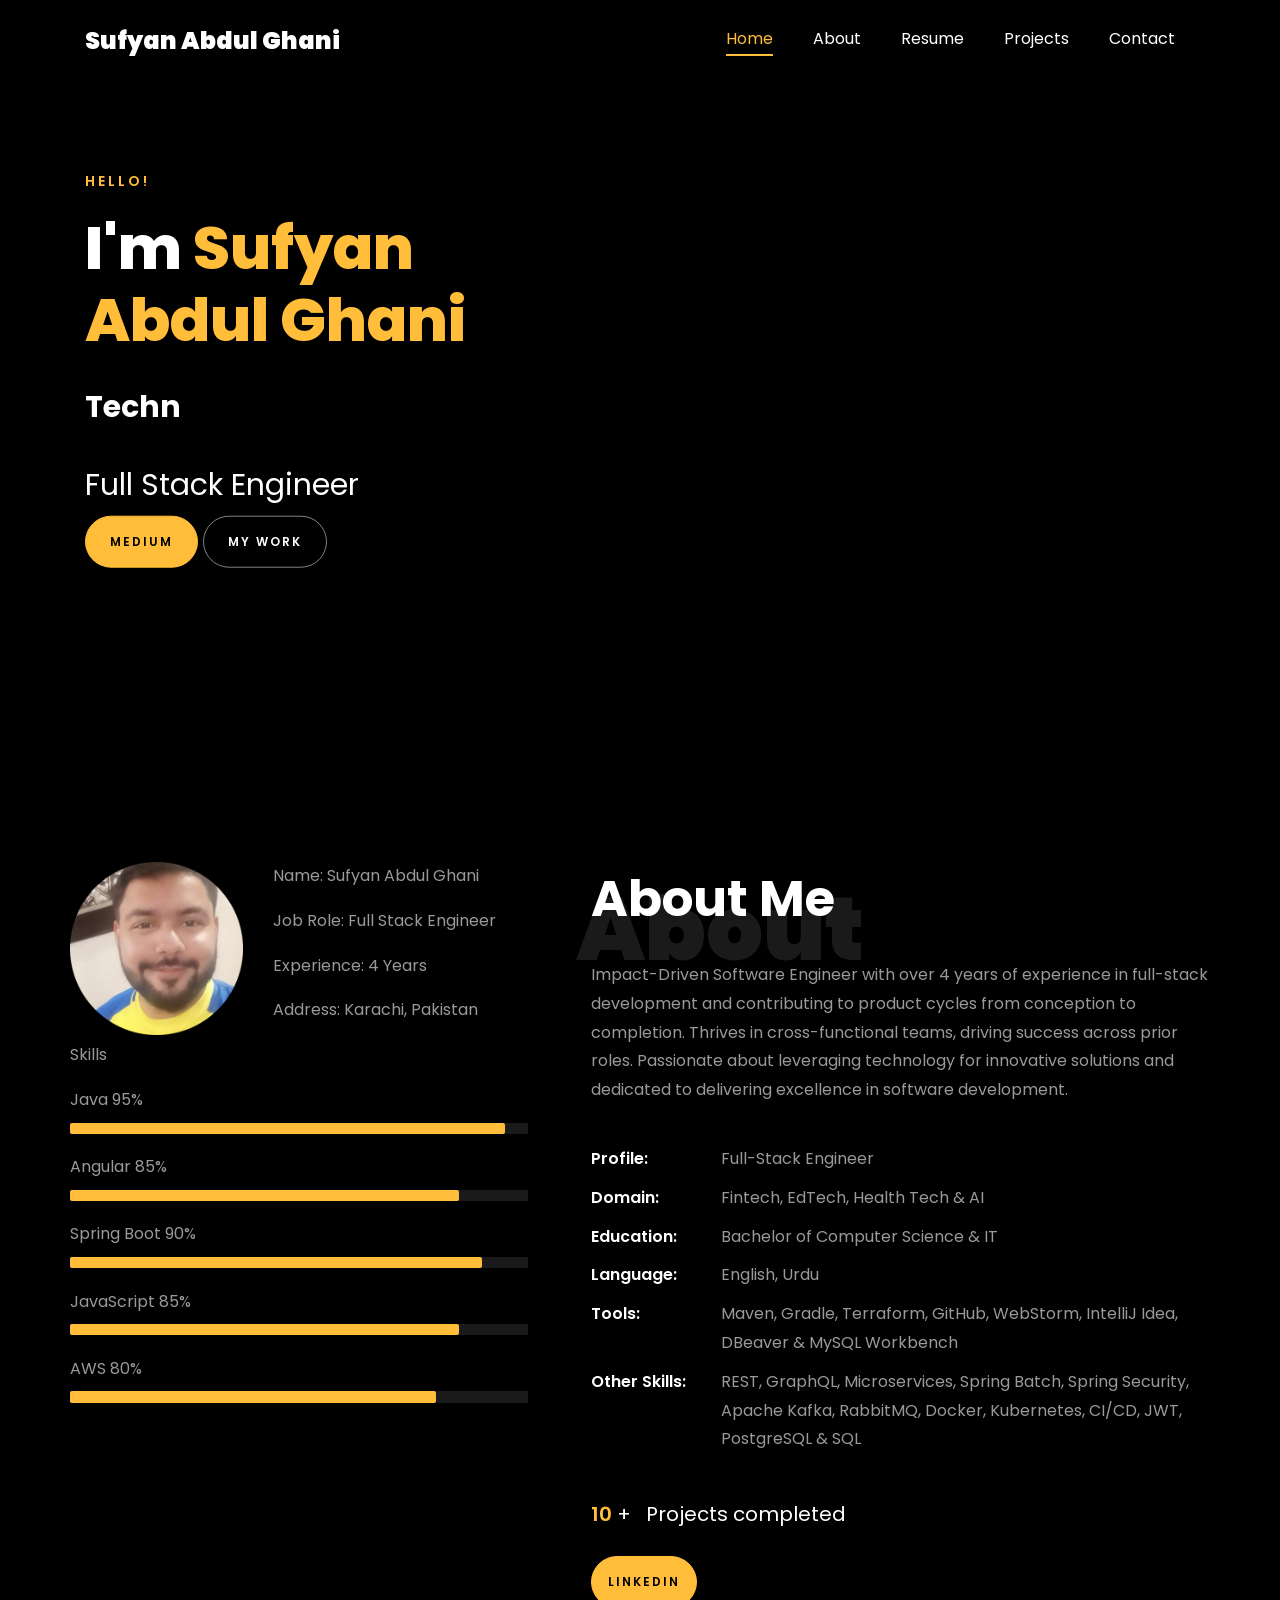
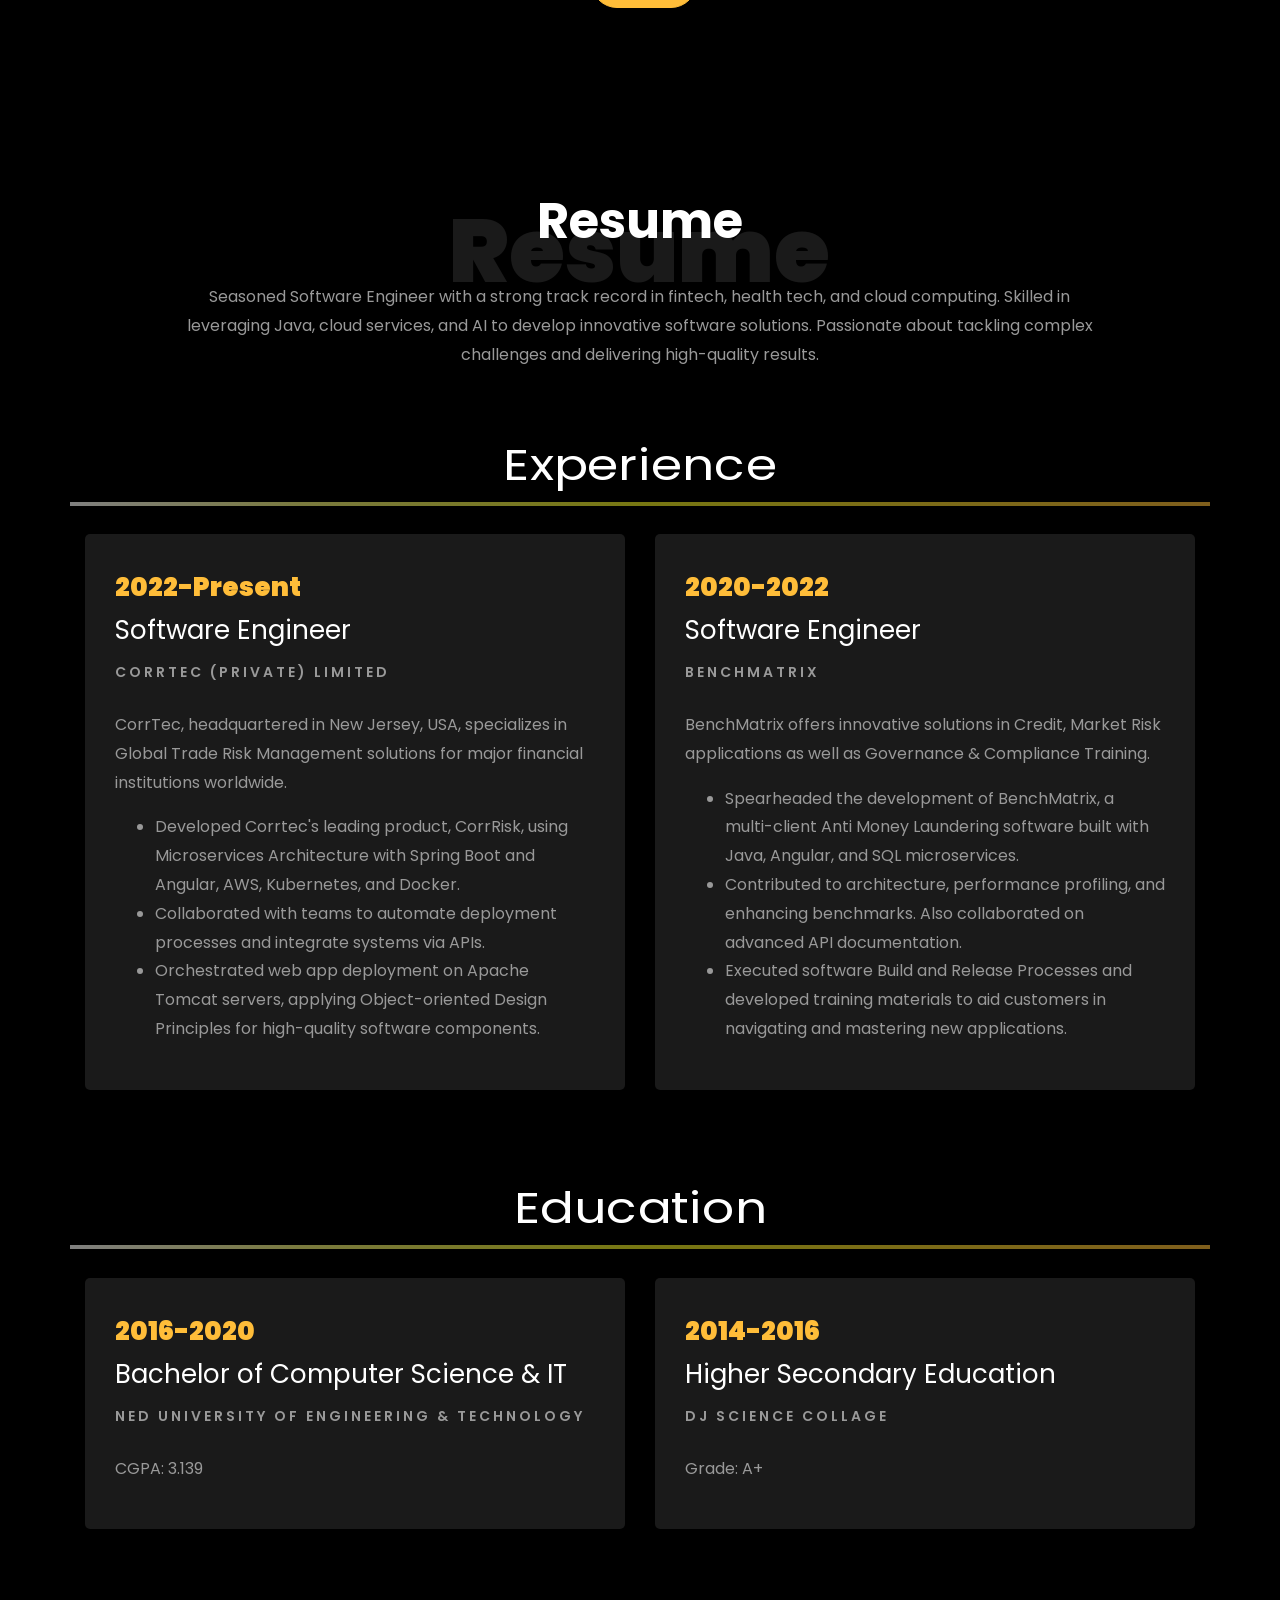
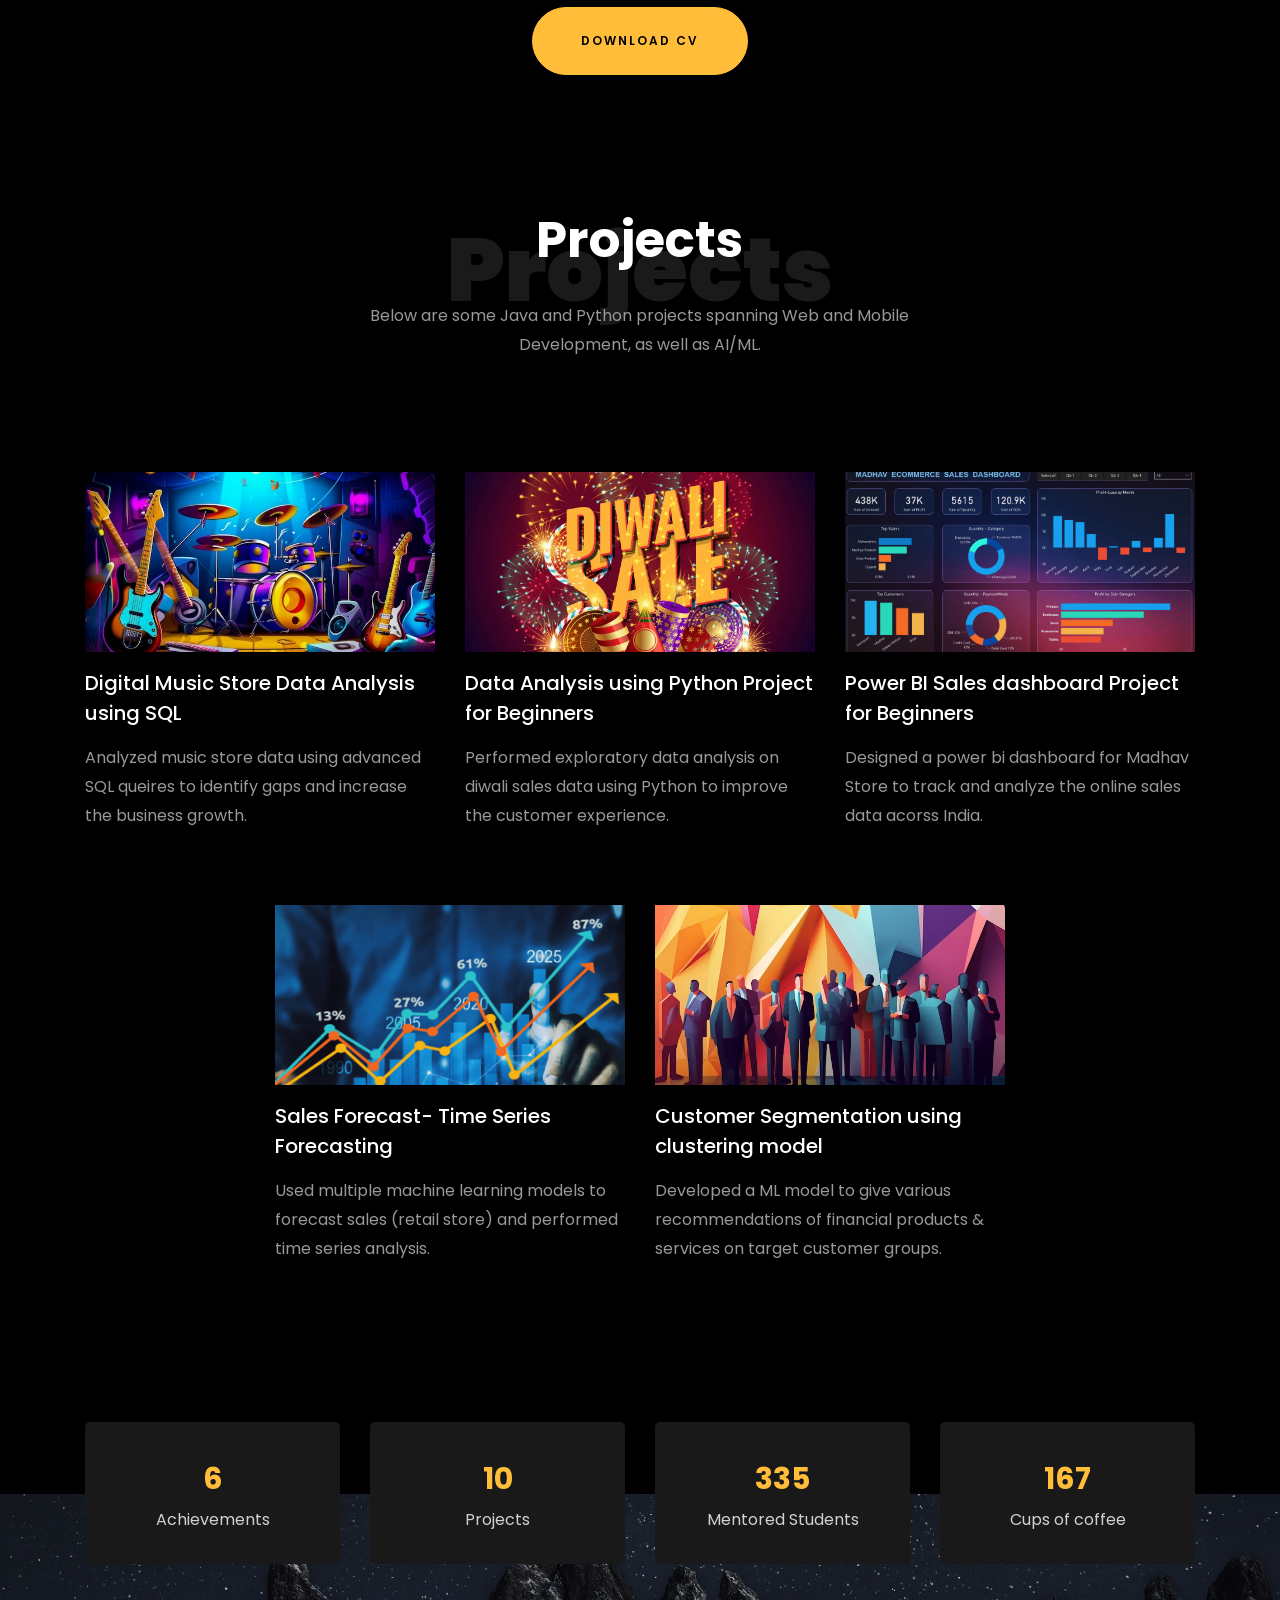
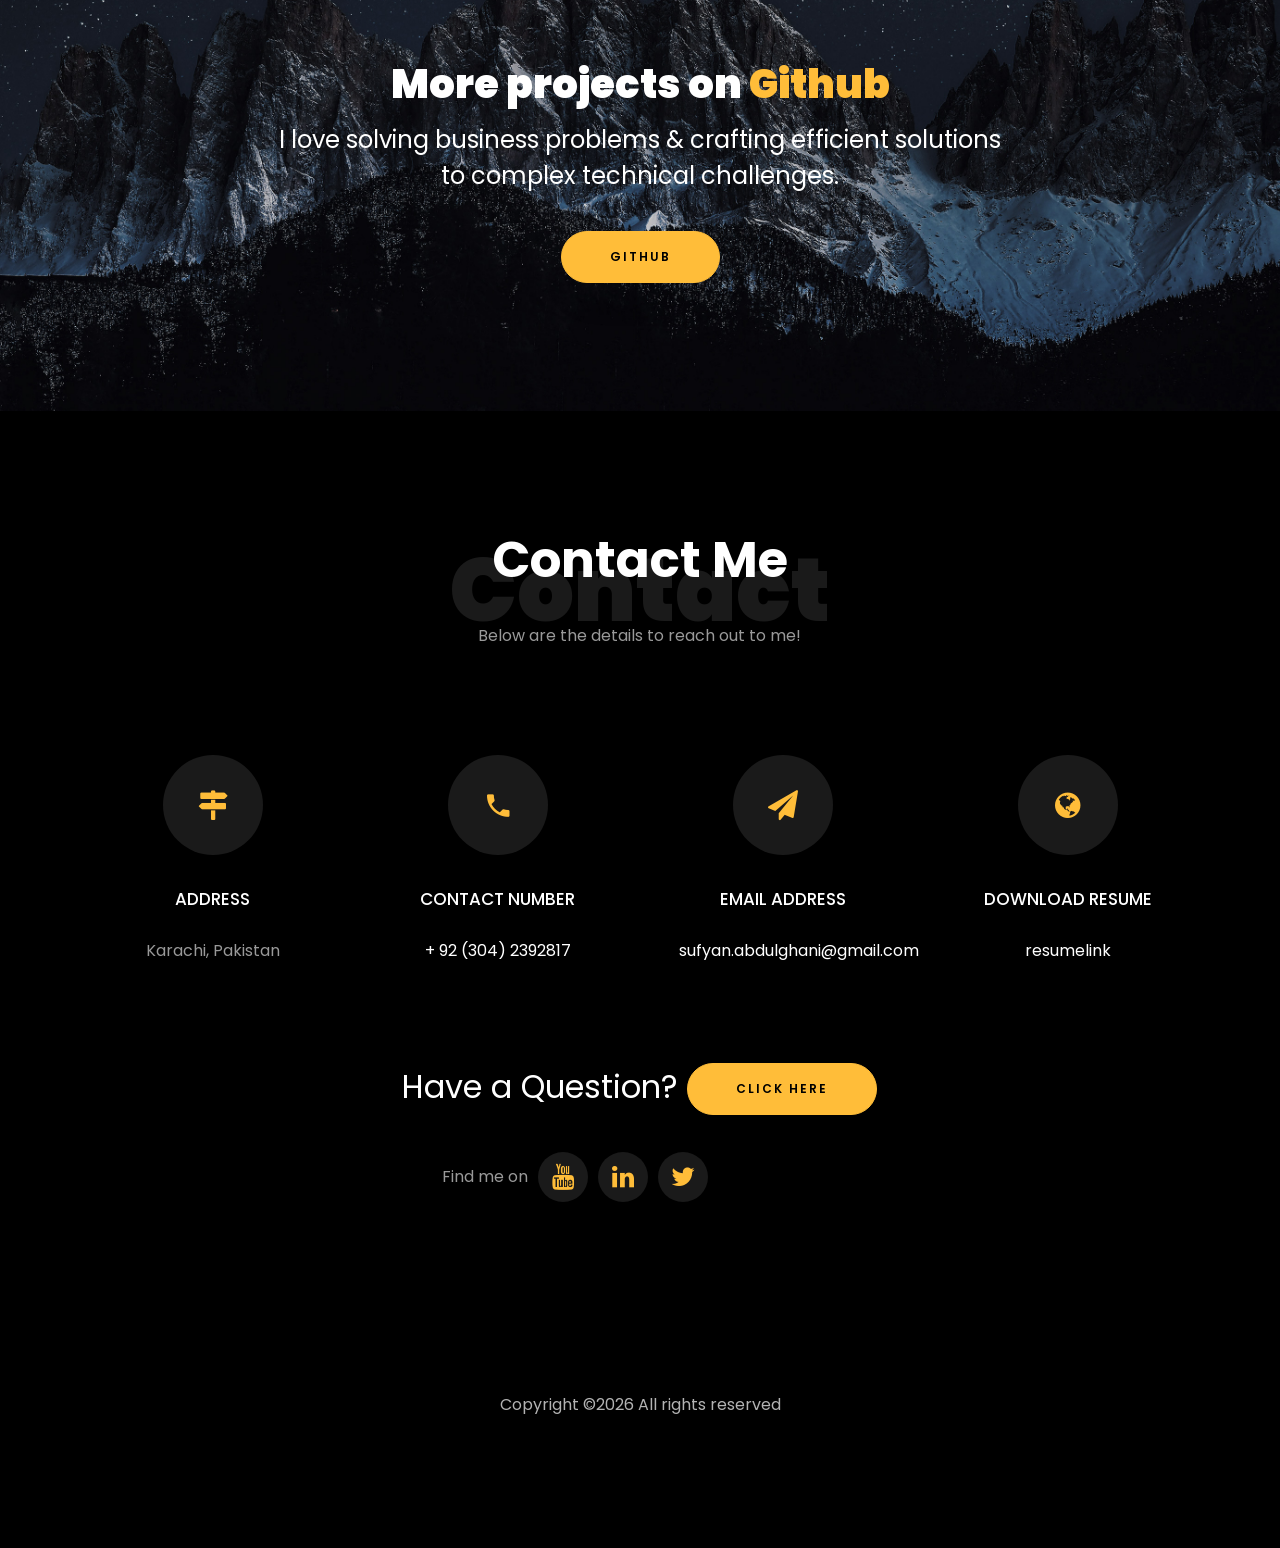
==== index.html @ 42c8f777 "portfolio commit" ====
<!DOCTYPE html>
<html lang="en">
  <head>
    <title>Sufyan Abdul Ghani Portfolio</title>
    <meta charset="utf-8">
    <meta name="viewport" content="width=device-width, initial-scale=1, shrink-to-fit=no">
    
    <link href="https://fonts.googleapis.com/css?family=Poppins:100,200,300,400,500,600,700,800,900" rel="stylesheet">

    <link rel="stylesheet" href="css/open-iconic-bootstrap.min.css">
    <link rel="stylesheet" href="css/animate.css">
    
    <link rel="stylesheet" href="css/owl.carousel.min.css">
    <link rel="stylesheet" href="css/owl.theme.default.min.css">
    <link rel="stylesheet" href="css/magnific-popup.css">

    <link rel="stylesheet" href="css/aos.css">

    <link rel="stylesheet" href="css/ionicons.min.css">
    
    <link rel="stylesheet" href="css/flaticon.css">
    <link rel="stylesheet" href="css/icomoon.css">
    <link rel="stylesheet" href="css/style.css">



<style>

/*======================================
//--//-->   ABOUT
======================================*/

.about-mf .box-shadow-full {
  padding-top: 4rem;
  padding-bottom: 4rem;
}

.about-mf .about-img {
  margin-bottom: 2rem;
}

.about-mf .about-img img {
  margin-left: 10px;
}


.skill-mf .progress {
  /* background-color: #cde1f8; */
  margin: .5rem 0 1.2rem 0;
  border-radius: 0;
  height: .7rem;
}

.skill-mf .progress .progress-bar {
  height: .7rem;
  background-color: #ffbd39;
}


/* Animation styles */
#typing-animation {
  position: relative;
  font-size: 30px;
  font-weight: bold;
  color: rgb(255, 255, 255);
  overflow: hidden;
  white-space: nowrap;
  animation: typing 3s steps(20, end) infinite;
}

#typing-animation:before {
  content: "";
  /* position: absolute; */
  top: 0;
  left: 0;
  width: 0;
  height: 100%;
  background-color: #ccc;
  animation: typing-cursor 0.5s ease-in-out infinite;
}

@keyframes typing {
  from {
    width: 0;
  }
  to {
    width: 100%;
  }
}

@keyframes typing-cursor {
  from {
    width: 5px;
  }
  to {
    width: 0;
  }
}


/* project image zoom effect */

.zoom-effect {
  overflow: hidden;
  transition: transform 0.3s ease-out;
}

.zoom-effect:hover {
  transform: scale(1.1);
}


</style>


  </head>
  <body data-spy="scroll" data-target=".site-navbar-target" data-offset="300">
	  
	  
    <nav class="navbar navbar-expand-lg navbar-dark ftco_navbar ftco-navbar-light site-navbar-target" id="ftco-navbar">
	    <div class="container">
	      <a class="navbar-brand" href="index.html">Sufyan Abdul Ghani</a>
	      <button class="navbar-toggler js-fh5co-nav-toggle fh5co-nav-toggle" type="button" data-toggle="collapse" data-target="#ftco-nav" aria-controls="ftco-nav" aria-expanded="false" aria-label="Toggle navigation">
	        <span class="oi oi-menu"></span> Menu
	      </button>

	      <div class="collapse navbar-collapse" id="ftco-nav">
	        <ul class="navbar-nav nav ml-auto">
	          <li class="nav-item"><a href="#home-section" class="nav-link"><span>Home</span></a></li>
	          <li class="nav-item"><a href="#about-section" class="nav-link"><span>About</span></a></li>
	          <li class="nav-item"><a href="#resume-section" class="nav-link"><span>Resume</span></a></li>
	          <li class="nav-item"><a href="#project-section" class="nav-link"><span>Projects</span></a></li>
	          <li class="nav-item"><a href="#contact-section" class="nav-link"><span>Contact</span></a></li>
	        </ul>
	      </div>
	    </div>
	  </nav>
	  <section id="home-section" class="hero">
		  <div class="home-slider  owl-carousel">
	       <div class="slider-item ">
	      	<div class="overlay"></div>
	         <div class="container">
	          <div class="row d-md-flex no-gutters slider-text align-items-end justify-content-end" data-scrollax-parent="true">
	          	<div class="one-third js-fullheight order-md-last img">
	          	 <div class="overlay"></div>
	          	</div>
		          <div class="one-forth d-flex  align-items-center ftco-animate" data-scrollax=" properties: { translateY: '70%' }">
		          	<div class="text">
		          		<span class="subheading">Hello!</span>
			            <h1 class="mb-4 mt-3">I'm <span>Sufyan Abdul Ghani</span></h1>

						<!-- Element to contain animated typing -->
						<span id="typing-animation"></span>

						<script>

						// Initialize the typing animation
						const typingAnimationElement = document.getElementById('typing-animation');

						// Create an array of typing text
						const typingTexts = [
						'Engineer  ',
						'Technical Writer  ',
						'Teacher   ',
						];

						// Create a function to display the typing animation for a given text
						function playTypingAnimation(text) {
						// Loop through each character and add it to the element
						for (let i = 0; i < text.length; i++) {
							setTimeout(() => {
							typingAnimationElement.textContent += text[i];
							}, i * 200); // Increase the delay to slow down the typing animation
						}

						// Once the animation is complete, reset the text and start over
						setTimeout(() => {
							typingAnimationElement.textContent = '';
							playTypingAnimation(typingTexts[(typingTexts.indexOf(text) + 1) % typingTexts.length]);
						}, text.length * 200);
						}

						// Start the typing animation loop
						playTypingAnimation(typingTexts[0]);

						</script>

						<br>
						<br>
			            <h2>Full Stack Engineer</h2>
						<!-- <h2 class="d-flex" style="margin-bottom: 0">With over 5 years of experience</h2> -->
						<!-- <br> -->
			            <p><a href="https://medium.com/@sufyanabdulghani" class="btn btn-primary py-3 px-4">Medium</a> 
							<a href="https://github.com/SUFIAG" class="btn btn-white btn-outline-white py-3 px-4">My work</a></p>
		            </div>
		          </div>
	        	</div>
	        </div>
	      </div>
		</div>
    </section>
    <section class="ftco-about img ftco-section ftco-no-pb" id="about-section">
    	<div class="container">
			<div class="row">
				<div class="row d-flex align-items-stretch">
				<!-- <div class="row d-flex"> -->
					<div class="col-md-6 col-lg-5 d-flex">
						<div class="img-about img d-flex align-items-stretch">
							<div class="overlay">
								<div class="row">
									<div class="col-sm-6 col-md-5">
									  <div class="about-img">
										<img src="images/about-me.png" class="img-fluid rounded b-shadow-a" alt="">
									  </div>
									</div>
									<!-- Details next to profile image -->
									<div class="col-sm-6 col-md-7">
									  <div class="about-info">
										<p><span class="title-s">Name: </span> <span>Sufyan Abdul Ghani</span></p>
										<p><span class="title-s">Job Role: </span> <span>Full Stack Engineer</span></p>
										<p><span class="title-s">Experience: </span> <span>4 Years</span></p>
										<p><span class="title-s">Address: </span> <span>Karachi, Pakistan</span></p>
									  </div>
									</div>
								  </div>

								<div class="skill-mf">
									<p class="title-s">Skills</p>
									<span>Java</span> <span class="pull-right">95%</span>
									<div class="progress">
										<div class="progress-bar" role="progressbar" style="width: 95%;" aria-valuenow="95" aria-valuemin="0"
											aria-valuemax="100"></div>
									</div>
									
									<span>Angular</span> <span class="pull-right">85%</span>
									<div class="progress">
										<div class="progress-bar" role="progressbar" style="width: 85%" aria-valuenow="85" aria-valuemin="0"
											aria-valuemax="100"></div>
									</div>
									
									<span>Spring Boot</span> <span class="pull-right">90%</span>
									<div class="progress">
										<div class="progress-bar" role="progressbar" style="width: 90%" aria-valuenow="90" aria-valuemin="0"
											aria-valuemax="100"></div>
									</div>
									
									<span>JavaScript</span> <span class="pull-right">85%</span>
									<div class="progress">
										<div class="progress-bar" role="progressbar" style="width: 85%" aria-valuenow="85" aria-valuemin="0"
											aria-valuemax="100"></div>
									</div>
									
									<span>AWS</span> <span class="pull-right">80%</span>
									<div class="progress">
										<div class="progress-bar" role="progressbar" style="width: 80%" aria-valuenow="80" aria-valuemin="0"
											aria-valuemax="100"></div>
									</div>
								</div>
							</div>
						</div>
					</div>
					
					<div class="col-md-6 col-lg-7 pl-lg-5 pb-5">
						<div class="row justify-content-start pb-3">
							<div class="col-md-12 heading-section ftco-animate">
								
								<h1 class="big">About</h1>
								<h2 class="mb-4">About Me</h2>
								
								<p>Impact-Driven Software Engineer with over 4 years of experience in full-stack development and 
									contributing to product cycles from conception to completion. Thrives in cross-functional teams, 
									driving success across prior roles. Passionate about leveraging technology for innovative solutions 
									and dedicated to delivering excellence in software development.</p>
								<ul class="about-info mt-4 px-md-0 px-2">
									<li class="d-flex"><span>Profile:</span> <span>Full-Stack Engineer</span></li>
									<li class="d-flex"><span>Domain:</span> <span>Fintech, EdTech, Health Tech &amp; AI</span></li>
									<li class="d-flex"><span>Education:</span> <span>Bachelor of Computer Science &amp; IT</span></li>
									<li class="d-flex"><span>Language:</span> <span>English, Urdu</span></li>
									<li class="d-flex"><span>Tools:</span> <span>Maven, Gradle, Terraform, GitHub, WebStorm, IntelliJ Idea, DBeaver  &amp; MySQL Workbench</span></li>
									<li class="d-flex"><span>Other Skills:</span> <span>REST, GraphQL, Microservices, Spring Batch, Spring Security, 
																		Apache Kafka, RabbitMQ,  Docker, Kubernetes, CI/CD, JWT, PostgreSQL &amp; SQL</span></li>
								</ul>
							</div>
						</div>


						<div class="counter-wrap ftco-animate d-flex mt-md-3">
							<div class="text">
								<p class="mb-4">
									<span class="number" data-number="30">0</span> <span>+</span>
									<span>&nbsp; Projects completed</span>
								</p>
								<p><a href="https://www.linkedin.com/in/sufyan-a-556b58b9/" class="btn btn-primary py-3 px-3">LinkedIn</a></p>
							</div>
						</div>
					</div>
				</div>
			</div>
		</div>
    </section>
	
    <section class="ftco-section ftco-no-pb" id="resume-section">
    	<div class="container">
    		<div class="row justify-content-center pb-5">
          <div class="col-md-10 heading-section text-center ftco-animate">
          	<h1 class="big big-2">Resume</h1>
            <h2 class="mb-4">Resume</h2>
            <p>Seasoned Software Engineer with a strong track record in fintech, health tech, and cloud computing. 
				Skilled in leveraging Java, cloud services, and AI to develop innovative software solutions. 
				Passionate about tackling complex challenges and delivering high-quality results.</p>
          </div>
        </div>

		<div class="row">
			<h1 class="big-4">Experience</h1>
			<div class="underline"></div>
		</div>
		<br>
		
		<div class="row">
				<div class="col-md-6">
					<div class="resume-wrap ftco-animate">
						<span class="date">2022-Present</span>
						<h2>Software Engineer</h2>
						<span class="position">Corrtec (Private) Limited</span>
						<p class="mt-4">
							CorrTec, headquartered in New Jersey, USA, specializes in Global Trade Risk Management solutions for major financial institutions worldwide. 
							<ul>
								<li>Developed Corrtec's leading product, CorrRisk, using Microservices Architecture with Spring Boot and Angular, AWS, Kubernetes, and Docker.</li>
								<li>Collaborated with teams to automate deployment processes and integrate systems via APIs. </li>
								<li>Orchestrated web app deployment on Apache Tomcat servers, applying Object-oriented Design Principles for high-quality software components.</li>
							</ul>
						</p>
					</div>

				</div>

				<div class="col-md-6">
					<div class="resume-wrap ftco-animate">
						<span class="date">2020-2022</span>
						<h2>Software Engineer</h2>
						<span class="position">BenchMatrix</span>
						<p class="mt-4">
							BenchMatrix offers innovative solutions in Credit, Market Risk applications as well as Governance & Compliance Training. 
							<ul>
								<li>Spearheaded the development of BenchMatrix, a multi-client Anti Money Laundering software built with Java, Angular, and SQL microservices. </li>
								<li>Contributed to architecture, performance profiling, and enhancing benchmarks. Also collaborated on advanced API documentation.</li>
								<li> Executed software Build and Release Processes and developed training materials to aid 
									customers in navigating and mastering new applications.</li>
							</ul>
						</p>
					</div>

				</div>
			</div>

		<br>
		<br>

		<div class="row">
			<h1 class="big-4">Education</h1>
			<div class="underline"></div>
		</div>
		<br>
		
			<div class="row">
    			<div class="col-md-6">
    				<div class="resume-wrap ftco-animate">
    					<span class="date">2016-2020</span>
    					<h2>Bachelor of Computer Science &amp; IT</h2>
    					<span class="position">NED University of Engineering &amp; Technology</span>
    					<p class="mt-4">CGPA: 3.139</p>
    				</div>
    			</div>

    			<div class="col-md-6">
    				<div class="resume-wrap ftco-animate">
    					<span class="date">2014-2016</span>
    					<h2>Higher Secondary Education</h2>
    					<span class="position">DJ Science Collage</span>
    					<p class="mt-4">Grade: A+</p>
    				</div>
				</div>
    		</div>

    		<div class="row justify-content-center mt-5">
    			<div class="col-md-6 text-center ftco-animate">
    				<p><a href="images/cv.pdf" class="btn btn-primary py-4 px-5" download>Download CV</a></p>
    			</div>
    		</div>
    	</div>
    </section>

   

    <section class="ftco-section" id="project-section">
      <div class="container">
        <div class="row justify-content-center mb-5 pb-5">
          <div class="col-md-7 heading-section text-center ftco-animate">
            <h1 class="big big-2">Projects</h1>
            <h2 class="mb-4">Projects</h2>
            <p>Below are some Java and Python projects spanning Web and Mobile Development, as well as AI/ML.</p>
          </div>
        </div>
        <div class="row d-flex">
          <div class="col-md-4 d-flex ftco-animate">
          	<div class="blog-entry justify-content-end">
              <a href="https://github.com/rishabhnmishra/SQL_Music_Store_Analysis/blob/main/Music_Store_Query.sql" class="block-20 zoom-effect" style="background-image: url('images/proj_1.jpg');">
              </a>
              <div class="text mt-3 float-right d-block">

                <h3 class="heading"><a href="https://github.com/rishabhnmishra/SQL_Music_Store_Analysis/blob/main/Music_Store_Query.sql">Digital Music Store Data Analysis using SQL</a></h3>
                <p>Analyzed music store data using advanced SQL queires to identify gaps and increase the business growth.</p>
              </div>
            </div>
          </div>
          <div class="col-md-4 d-flex ftco-animate">
          	<div class="blog-entry justify-content-end">
              <a href="https://github.com/rishabhnmishra/Python_Diwali_Sales_Analysis/blob/main/Diwali_Sales_Analysis.ipynb" class="block-20 zoom-effect" style="background-image: url('images/proj_2.jpg');">
              </a>
              <div class="text mt-3 float-right d-block">

                <h3 class="heading"><a href="https://github.com/rishabhnmishra/Python_Diwali_Sales_Analysis/blob/main/Diwali_Sales_Analysis.ipynb">Data Analysis using Python Project for Beginners</a></h3>
                <p>Performed exploratory data analysis on diwali sales data using Python to improve the customer experience.</p>
              </div>
            </div>
          </div>
          <div class="col-md-4 d-flex ftco-animate">
          	<div class="blog-entry">
              <a href="https://github.com/rishabhnmishra/Madhav_Store_Analysis_PowerBI/blob/main/Madhav%20Store%20dashboard.jpg" class="block-20 zoom-effect" style="background-image: url('images/proj_3.jpg');">
              </a>
              <div class="text mt-3 float-right d-block">

                <h3 class="heading"><a href="https://github.com/rishabhnmishra/Madhav_Store_Analysis_PowerBI/blob/main/Madhav%20Store%20dashboard.jpg">Power BI Sales dashboard Project for Beginners</a></h3>
                <p>Designed a power bi dashboard for Madhav Store to track and analyze the online sales data acorss India.</p>
              </div>
            </div>
          </div>
        </div>
	<br>
		<!-- added justify-content-center to center align the last two projects -->
		<div class="row d-flex justify-content-center">  
			<div class="col-md-4 d-flex ftco-animate">
				<div class="blog-entry justify-content-end">
				<a href="https://github.com/rishabhnmishra/sales_forecasting/tree/main" class="block-20 zoom-effect" style="background-image: url('images/proj_4.jpg');">
				</a>
				<div class="text mt-3 float-right d-block">
  
				  <h3 class="heading"><a href="https://github.com/rishabhnmishra/sales_forecasting/tree/main">Sales Forecast- Time Series Forecasting</a></h3>
				  <p>Used multiple machine learning models to forecast sales (retail store) and performed time series analysis.</p>
				</div>
			  </div>
			</div>
			<div class="col-md-4 d-flex ftco-animate">
				<div class="blog-entry justify-content-end">
				<a href="https://github.com/rishabhnmishra/customer_segmentation/blob/main/Customer_Segmentation-final.ipynb" class="block-20 zoom-effect" style="background-image: url('images/proj_5.jpg');">
				</a>
				<div class="text mt-3 float-right d-block">
  
				  <h3 class="heading"><a href="https://github.com/rishabhnmishra/customer_segmentation/blob/main/Customer_Segmentation-final.ipynb">Customer Segmentation using clustering model</a></h3>
				  <p>Developed a ML model to give various recommendations of financial products &amp; services on target customer groups.</p>
				</div>
			  </div>
			</div>
		 </div>
	  </div>
    </section>

	<section class="ftco-section ftco-no-pt ftco-no-pb ftco-counter img" id="section-counter">
      <div class="container">
		<div class="row d-md-flex align-items-center">
          <div class="col-md d-flex justify-content-center counter-wrap ftco-animate">
            <div class="block-18">
              <div class="text">
                <strong class="number" data-number="20">0</strong>
                <span>Achievements</span>
              </div>
            </div>
          </div>
          <div class="col-md d-flex justify-content-center counter-wrap ftco-animate">
            <div class="block-18">
              <div class="text">
                <strong class="number" data-number="30">0</strong>
                <span>Projects</span>
              </div>
            </div>
          </div>
          <div class="col-md d-flex justify-content-center counter-wrap ftco-animate">
            <div class="block-18">
              <div class="text">
                <strong class="number" data-number="1000">0</strong>
                <span>Mentored Students</span>
              </div>
            </div>
          </div>
          <div class="col-md d-flex justify-content-center counter-wrap ftco-animate">
            <div class="block-18">
              <div class="text">
                <strong class="number" data-number="500">0</strong>
                <span>Cups of coffee</span>
              </div>
            </div>
          </div>
        </div>
      </div>
	
	  <div class="ftco-section ftco-hireme img margin-top" style="background-image: url(images/bg_1.jpg)">
			<!-- <div class="container"> -->
				<div class="row justify-content-center">
					<div class="col-md-7 ftco-animate text-center">
						<h2>More projects on<span> Github  </span> </h2>
						<div class="heading"> <h4> I love solving business problems &amp; crafting efficient solutions to complex technical challenges. </h4>
						<br>
						<p><a href="https://github.com/rishabhnmishra" class="btn btn-primary py-3 px-5">GitHub</a></p>
						</div>
					</div>
				</div>
			<!-- </div> -->
		</div>
	</section>



    <section class="ftco-section contact-section ftco-no-pb" id="contact-section">
      <div class="container">
      	<div class="row justify-content-center mb-5 pb-3">
          <div class="col-md-7 heading-section text-center ftco-animate">
            <h1 class="big big-2">Contact</h1>
            <h2 class="mb-4">Contact Me</h2>
            <p>Below are the details to reach out to me!</p>
          </div>
        </div>

        <div class="row d-flex contact-info mb-5">
          <div class="col-md-6 col-lg-3 d-flex ftco-animate">
          	<div class="align-self-stretch box p-4 text-center">
          		<div class="icon d-flex align-items-center justify-content-center">
          			<span class="icon-map-signs"></span>
          		</div>
          		<h3 class="mb-4">Address</h3>
	            <p>Karachi, Pakistan</p>
	          </div>
          </div>
          <div class="col-md-6 col-lg-3 d-flex ftco-animate">
          	<div class="align-self-stretch box p-4 text-center">
          		<div class="icon d-flex align-items-center justify-content-center">
          			<span class="icon-phone2"></span>
          		</div>
          		<h3 class="mb-4">Contact Number</h3>
	            <p><a href="tel://0101010101">+ 92 (304) 2392817</a></p>
	          </div>
          </div>
          <div class="col-md-6 col-lg-3 d-flex ftco-animate">
          	<div class="align-self-stretch box p-4 text-center">
          		<div class="icon d-flex align-items-center justify-content-center">
          			<span class="icon-paper-plane"></span>
          		</div>
          		<h3 class="mb-4">Email Address</h3>
	            <p><a href="mailto:info@yoursite.com">sufyan.abdulghani@gmail.com</a></p>
	          </div>
          </div>
          <div class="col-md-6 col-lg-3 d-flex ftco-animate">
          	<div class="align-self-stretch box p-4 text-center">
          		<div class="icon d-flex align-items-center justify-content-center">
          			<span class="icon-globe"></span>
          		</div>
          		<h3 class="mb-4">Download Resume</h3>
				  <p><a href="./images/cv.pdf" download="cv.pdf">resumelink</a></p>
	          </div>
          </div>

		  <div class="container">
			<br>
			<br>
			<div class="row justify-content-center">
				<div class="col-md-7 ftco-animate text-center">
					<h2>Have a<span> Question?  </span> <a href="https://forms.gle/uLaTShUKXraAvHJ77" class="btn btn-primary py-3 px-5">Click Here</a> </h2>
				</div>
			</div>
				<br>
					<ul class="ftco-footer-social list-unstyled d-flex justify-content-center align-items-center mb-0">
					  <li class="ftco-animate normal-txt">Find me on  </li>
					  <li class="ftco-animate"><a href="https://www.youtube.com/@sufyanabdulghani2243"><span class="icon-youtube"></span></a></li>
					  <li class="ftco-animate"><a href="https://www.linkedin.com/in/sufyan-a-556b58b9/"><span class="icon-linkedin"></span></a></li>  
					  <li class="ftco-animate"><a href="https://twitter.com/sufighani98"><span class="icon-twitter"></span></a></li>
					  <li class="ftco-animate"><a href="https://www.facebook.com/sufyan.abdulghani.5"><span class="icon-facebook"></span></a></li>
				      <li class="ftco-animate"><a href="https://www.instagram.com/sufi_ag/?hl=en"><span class="icon-instagram"></span></a></li>
					</ul>
				<br>
		   </div>
   </div>
 </section>


 
	
    <footer class="ftco-footer ftco-section">
		<div class="container">
		  <div class="row">
			<div class="col-md-12 text-center">
  
			  <p>
	Copyright &copy;<script>document.write(new Date().getFullYear());</script> All rights reserved</p>
			</div>
		  </div>
		</div>
	  </footer>


  <!-- loader -->
  <div id="ftco-loader" class="show fullscreen"><svg class="circular" width="48px" height="48px"><circle class="path-bg" cx="24" cy="24" r="22" fill="none" stroke-width="4" stroke="#eeeeee"/><circle class="path" cx="24" cy="24" r="22" fill="none" stroke-width="4" stroke-miterlimit="10" stroke="#F96D00"/></svg></div>


  <script src="js/jquery.min.js"></script>
  <script src="js/jquery-migrate-3.0.1.min.js"></script>
  <script src="js/popper.min.js"></script>
  <script src="js/bootstrap.min.js"></script>
  <script src="js/jquery.easing.1.3.js"></script>
  <script src="js/jquery.waypoints.min.js"></script>
  <script src="js/jquery.stellar.min.js"></script>
  <script src="js/owl.carousel.min.js"></script>
  <script src="js/jquery.magnific-popup.min.js"></script>
  <script src="js/aos.js"></script>
  <script src="js/jquery.animateNumber.min.js"></script>
  <script src="js/scrollax.min.js"></script>
  
  <script src="js/main.js"></script>
    
  </body>
</html>
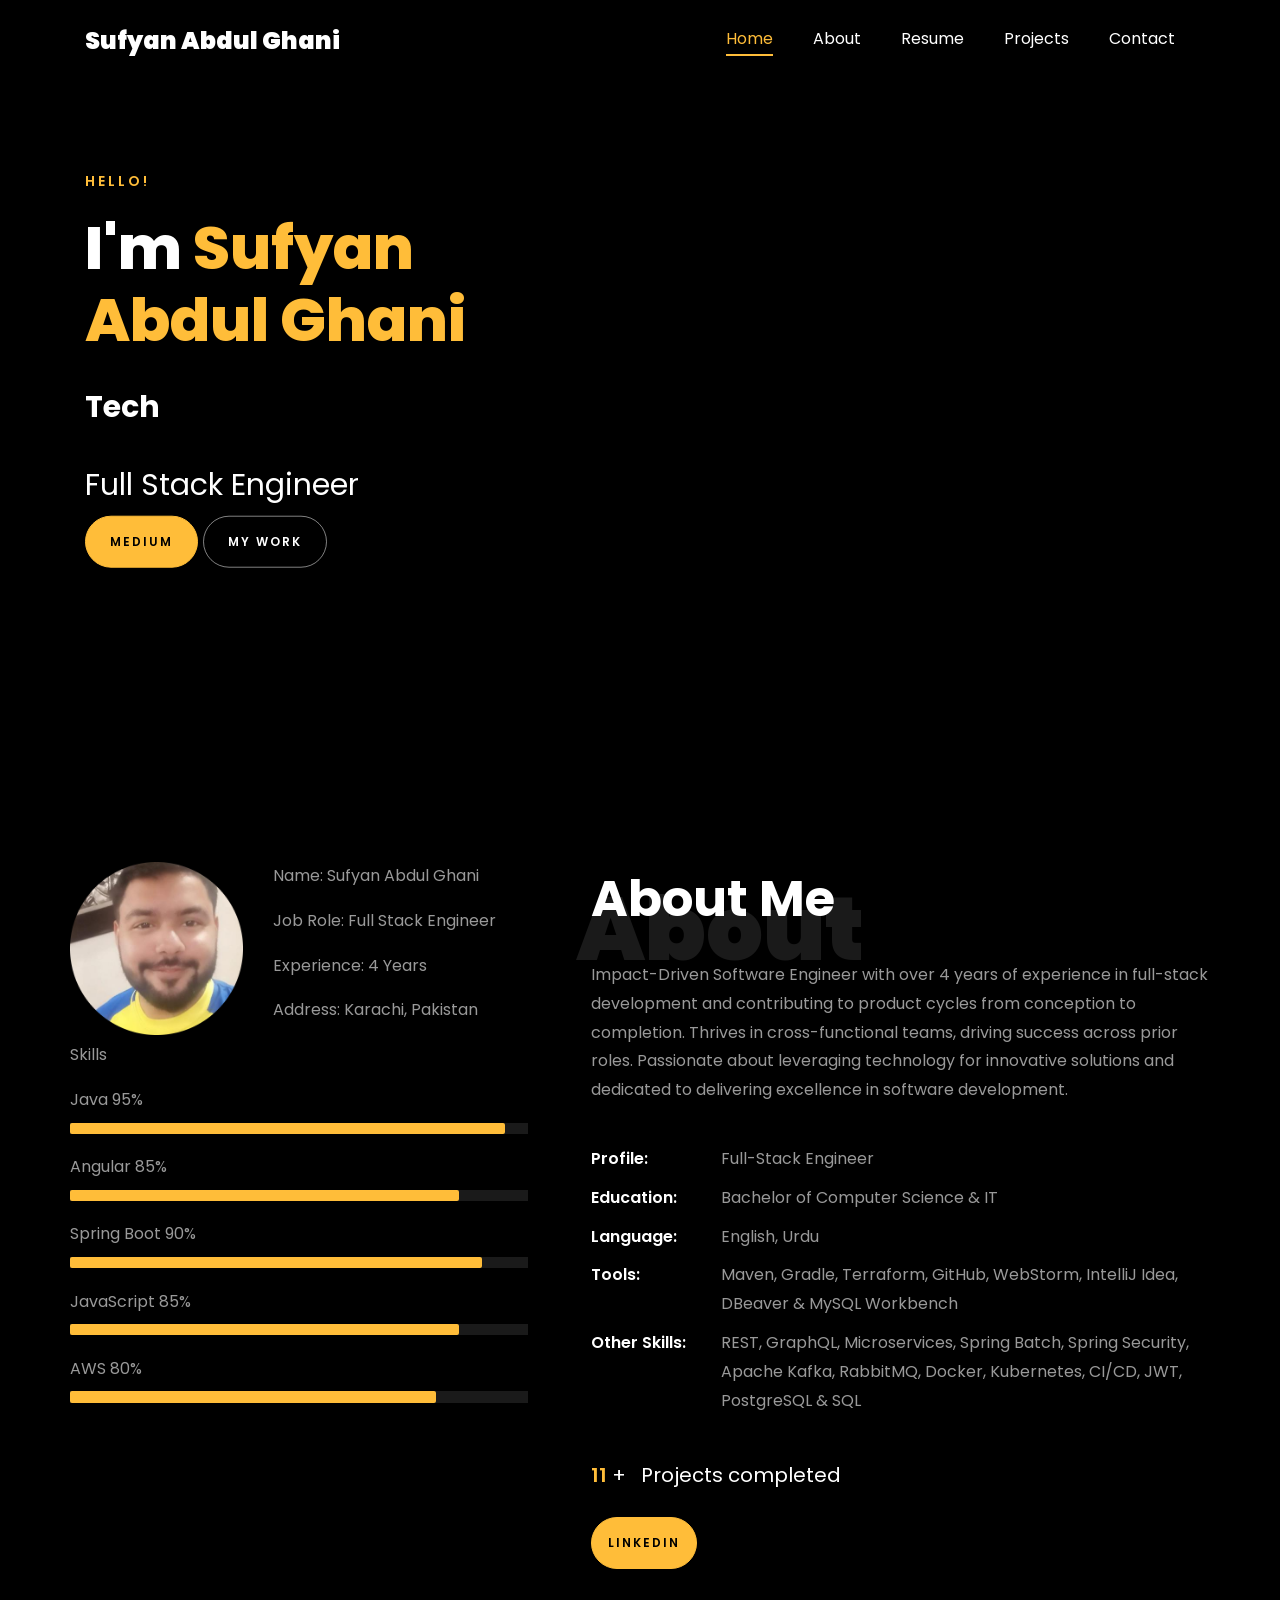
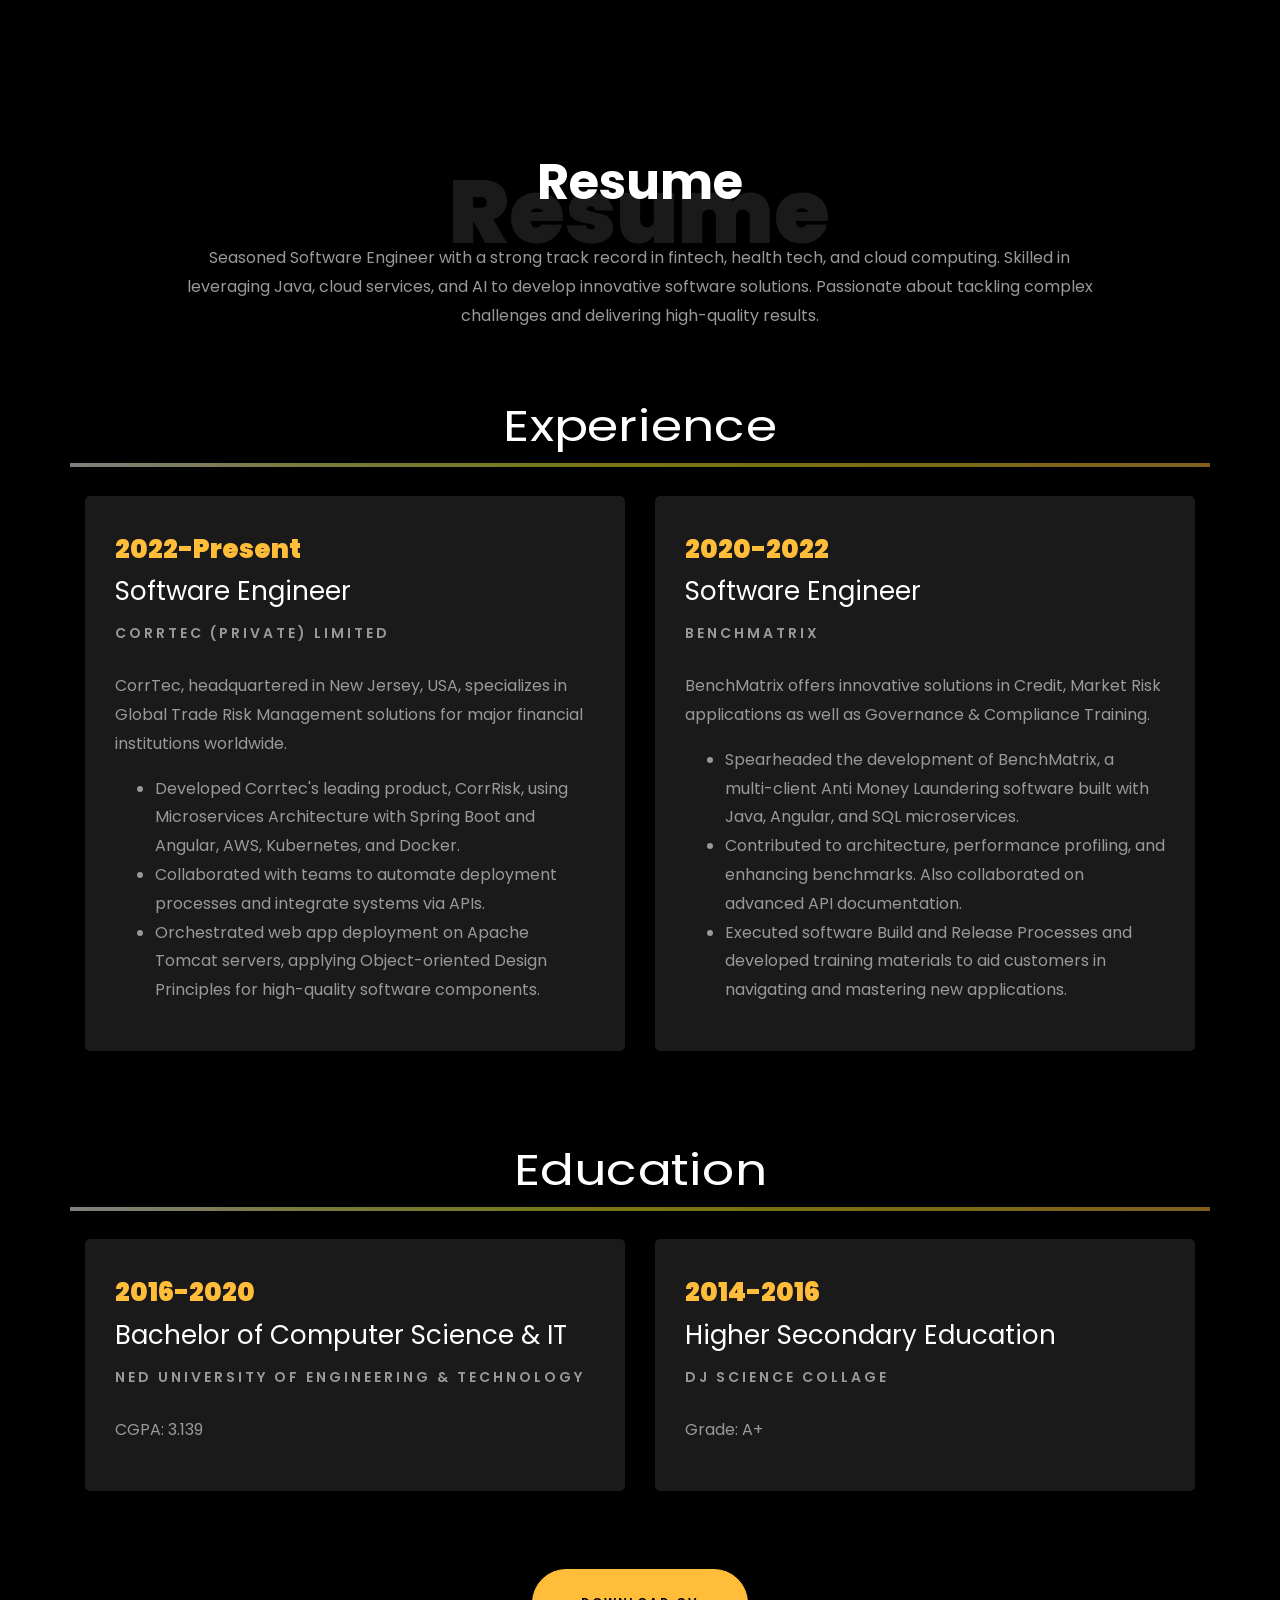
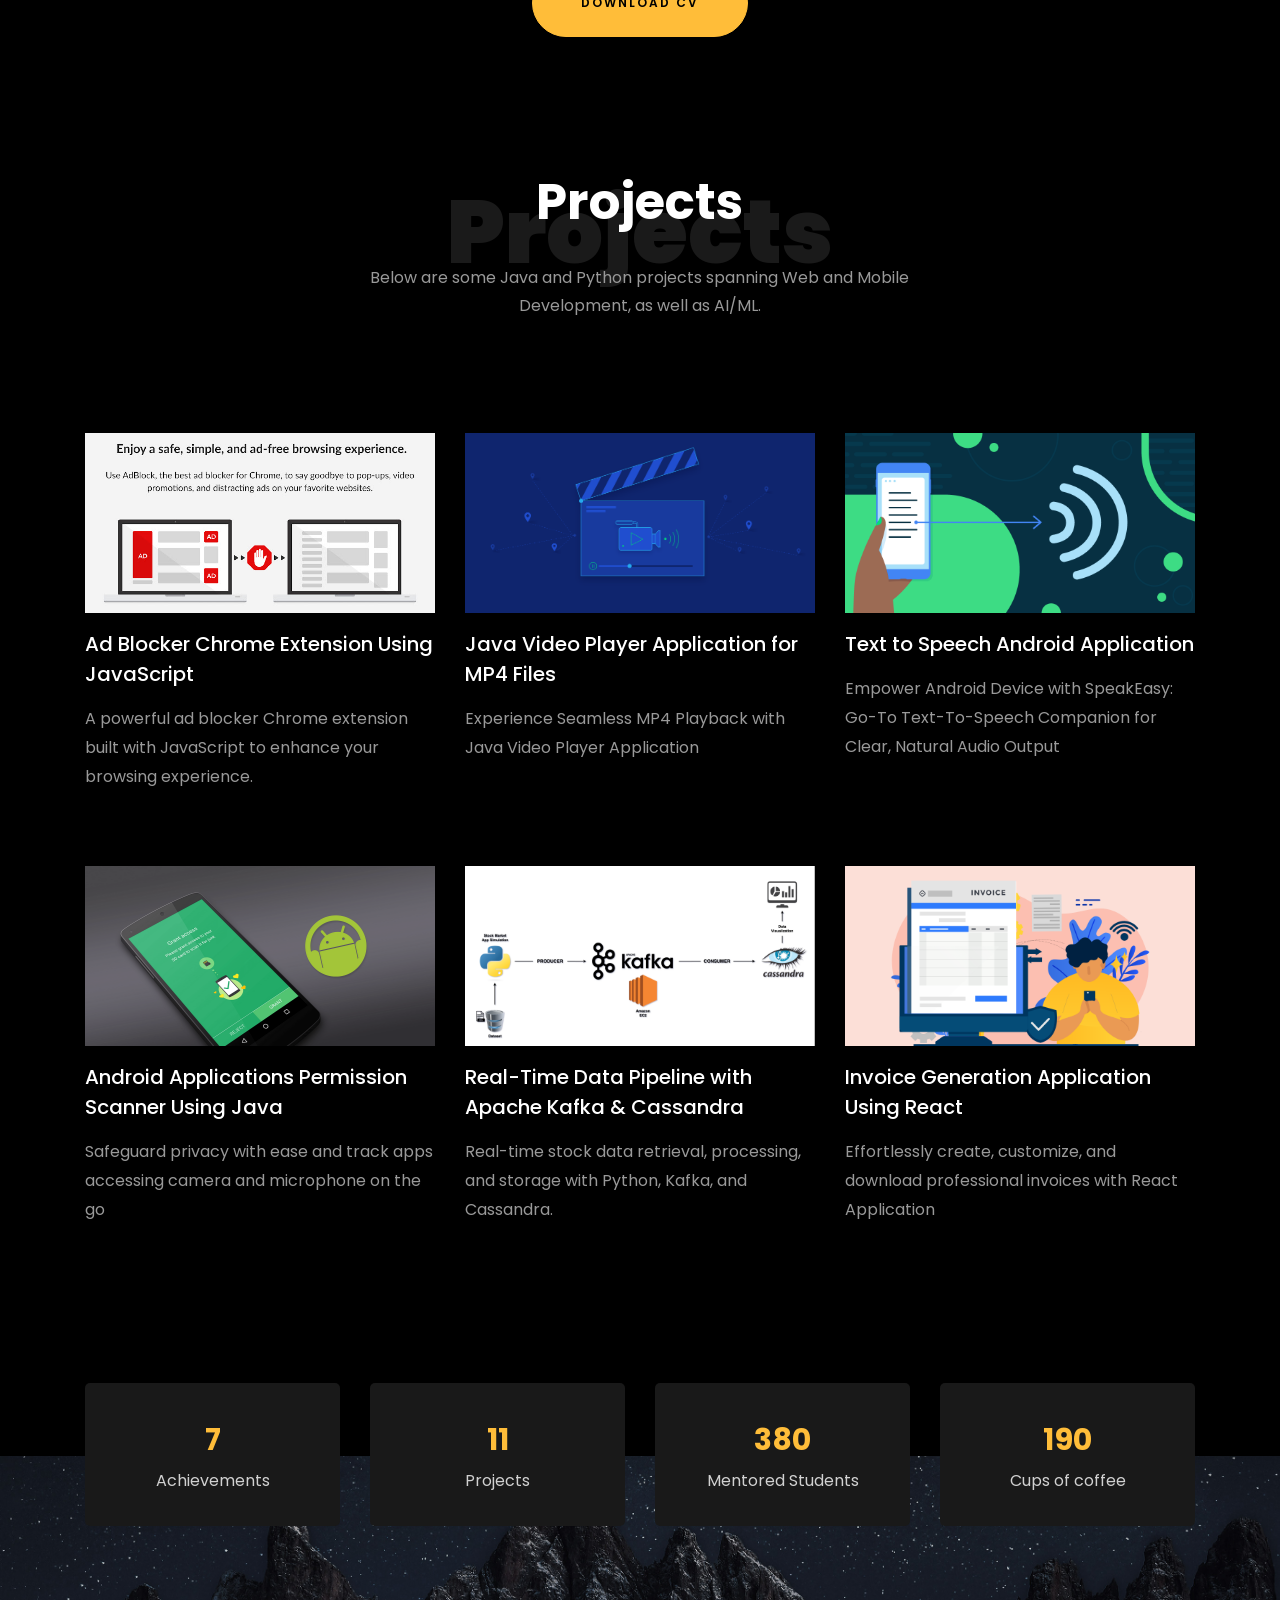
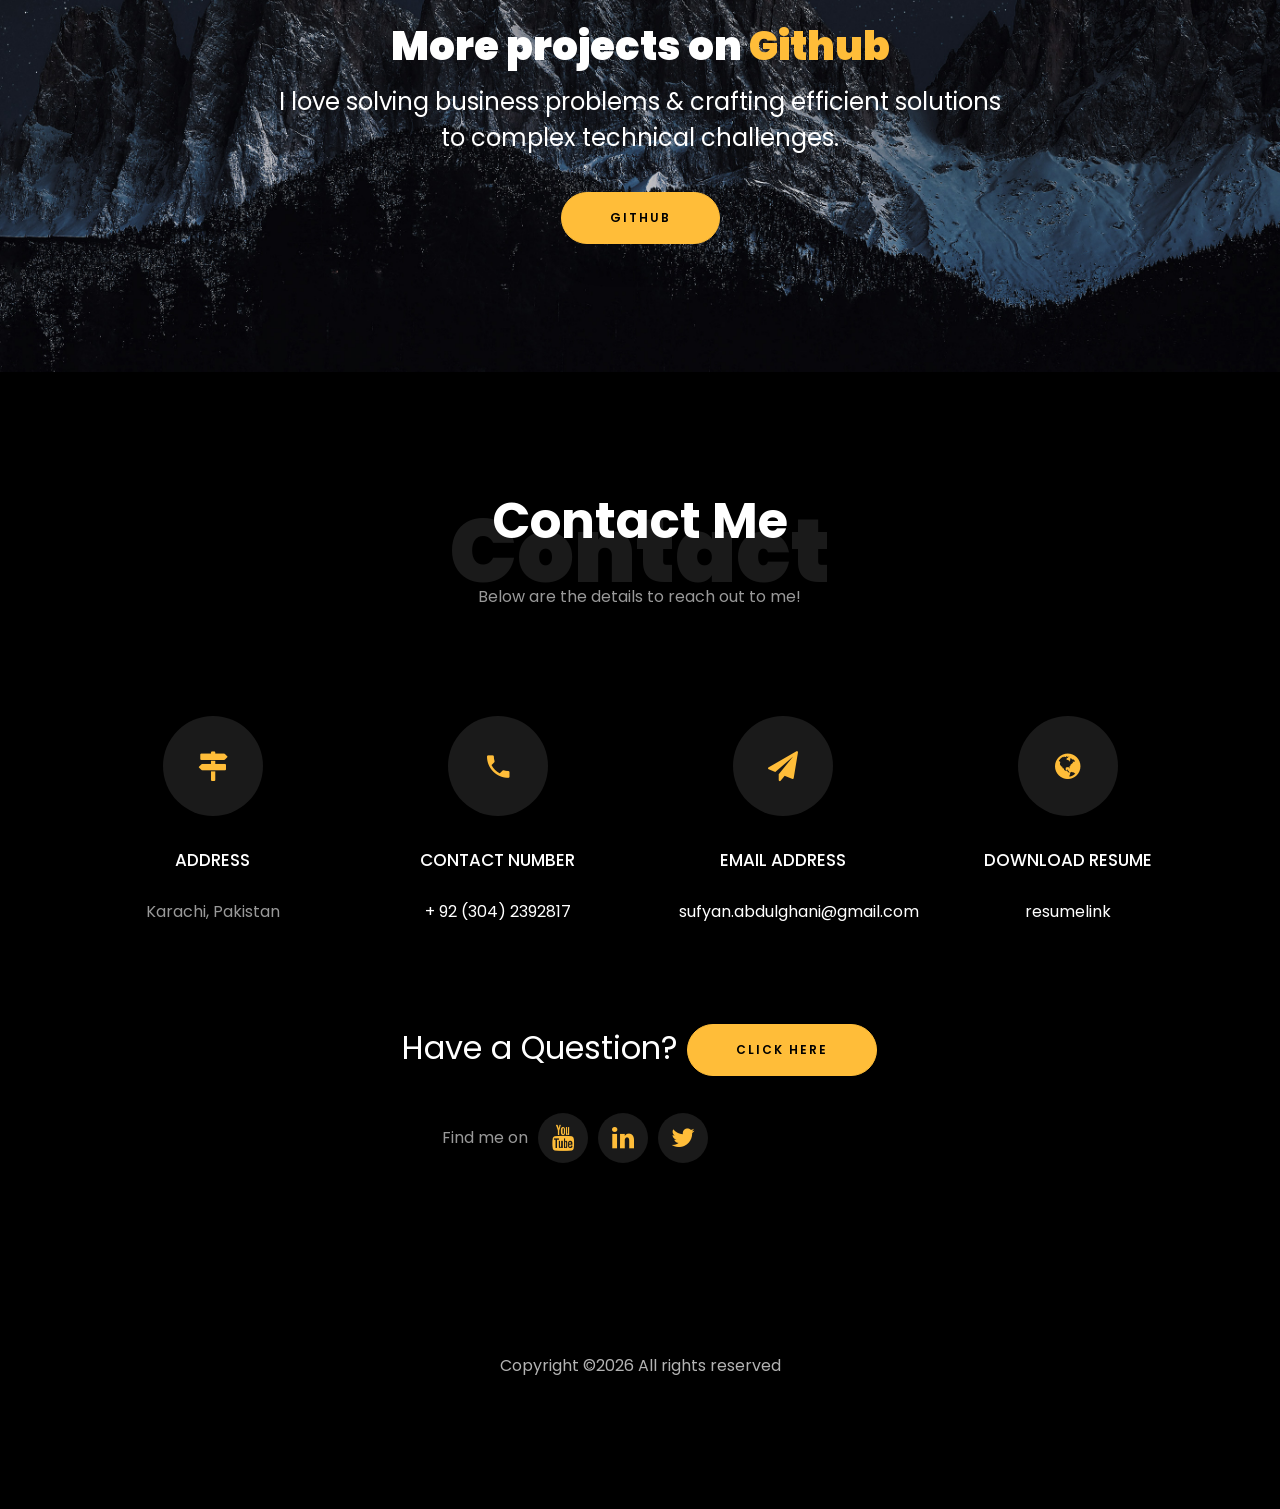
==== commit 4d5008ba: "Update index.html" ====
--- a/index.html
+++ b/index.html
@@ -159,7 +159,7 @@
 
 						// Create an array of typing text
 						const typingTexts = [
-						'Engineer  ',
+						'Programmer  ',
 						'Technical Writer  ',
 						'Teacher   ',
 						];
@@ -273,7 +273,6 @@
 									and dedicated to delivering excellence in software development.</p>
 								<ul class="about-info mt-4 px-md-0 px-2">
 									<li class="d-flex"><span>Profile:</span> <span>Full-Stack Engineer</span></li>
-									<li class="d-flex"><span>Domain:</span> <span>Fintech, EdTech, Health Tech &amp; AI</span></li>
 									<li class="d-flex"><span>Education:</span> <span>Bachelor of Computer Science &amp; IT</span></li>
 									<li class="d-flex"><span>Language:</span> <span>English, Urdu</span></li>
 									<li class="d-flex"><span>Tools:</span> <span>Maven, Gradle, Terraform, GitHub, WebStorm, IntelliJ Idea, DBeaver  &amp; MySQL Workbench</span></li>
@@ -405,60 +404,71 @@
         <div class="row d-flex">
           <div class="col-md-4 d-flex ftco-animate">
           	<div class="blog-entry justify-content-end">
-              <a href="https://github.com/rishabhnmishra/SQL_Music_Store_Analysis/blob/main/Music_Store_Query.sql" class="block-20 zoom-effect" style="background-image: url('images/proj_1.jpg');">
+              <a href="https://github.com/SUFIAG/Ad-Blocker-Chrome-Extension-JavaScript" class="block-20 zoom-effect" style="background-image: url('images/project1.jpg');">
               </a>
               <div class="text mt-3 float-right d-block">
 
-                <h3 class="heading"><a href="https://github.com/rishabhnmishra/SQL_Music_Store_Analysis/blob/main/Music_Store_Query.sql">Digital Music Store Data Analysis using SQL</a></h3>
-                <p>Analyzed music store data using advanced SQL queires to identify gaps and increase the business growth.</p>
+                <h3 class="heading"><a href="https://github.com/SUFIAG/Ad-Blocker-Chrome-Extension-JavaScript">Ad Blocker Chrome Extension Using JavaScript</a></h3>
+                <p>A powerful ad blocker Chrome extension built with JavaScript to enhance your browsing experience.</p>
               </div>
             </div>
           </div>
           <div class="col-md-4 d-flex ftco-animate">
           	<div class="blog-entry justify-content-end">
-              <a href="https://github.com/rishabhnmishra/Python_Diwali_Sales_Analysis/blob/main/Diwali_Sales_Analysis.ipynb" class="block-20 zoom-effect" style="background-image: url('images/proj_2.jpg');">
+              <a href="https://github.com/SUFIAG/Video-Player-MP4-Application-Java" class="block-20 zoom-effect" style="background-image: url('images/project2.png');">
               </a>
               <div class="text mt-3 float-right d-block">
 
-                <h3 class="heading"><a href="https://github.com/rishabhnmishra/Python_Diwali_Sales_Analysis/blob/main/Diwali_Sales_Analysis.ipynb">Data Analysis using Python Project for Beginners</a></h3>
-                <p>Performed exploratory data analysis on diwali sales data using Python to improve the customer experience.</p>
+                <h3 class="heading"><a href="https://github.com/SUFIAG/Video-Player-MP4-Application-Java">Java Video Player Application for MP4 Files</a></h3>
+                <p>Experience Seamless MP4 Playback with Java Video Player Application</p>
               </div>
             </div>
           </div>
           <div class="col-md-4 d-flex ftco-animate">
           	<div class="blog-entry">
-              <a href="https://github.com/rishabhnmishra/Madhav_Store_Analysis_PowerBI/blob/main/Madhav%20Store%20dashboard.jpg" class="block-20 zoom-effect" style="background-image: url('images/proj_3.jpg');">
+              <a href="https://github.com/SUFIAG/Text-To-Speech-Application-Java" class="block-20 zoom-effect" style="background-image: url('images/project3.png');">
               </a>
               <div class="text mt-3 float-right d-block">
 
-                <h3 class="heading"><a href="https://github.com/rishabhnmishra/Madhav_Store_Analysis_PowerBI/blob/main/Madhav%20Store%20dashboard.jpg">Power BI Sales dashboard Project for Beginners</a></h3>
-                <p>Designed a power bi dashboard for Madhav Store to track and analyze the online sales data acorss India.</p>
+                <h3 class="heading"><a href="https://github.com/SUFIAG/Text-To-Speech-Application-Java">Text to Speech Android Application</a></h3>
+                <p>Empower Android Device with SpeakEasy: Go-To Text-To-Speech Companion for Clear, Natural Audio Output</p>
               </div>
             </div>
           </div>
         </div>
 	<br>
 		<!-- added justify-content-center to center align the last two projects -->
-		<div class="row d-flex justify-content-center">  
+		<div class="row d-flex">  
 			<div class="col-md-4 d-flex ftco-animate">
 				<div class="blog-entry justify-content-end">
-				<a href="https://github.com/rishabhnmishra/sales_forecasting/tree/main" class="block-20 zoom-effect" style="background-image: url('images/proj_4.jpg');">
+				<a href="https://github.com/SUFIAG/Permission-Scanner-Application-Android" class="block-20 zoom-effect" style="background-image: url('images/project4.png');">
 				</a>
 				<div class="text mt-3 float-right d-block">
   
-				  <h3 class="heading"><a href="https://github.com/rishabhnmishra/sales_forecasting/tree/main">Sales Forecast- Time Series Forecasting</a></h3>
-				  <p>Used multiple machine learning models to forecast sales (retail store) and performed time series analysis.</p>
+				  <h3 class="heading"><a href="https://github.com/SUFIAG/Permission-Scanner-Application-Android">Android Applications Permission Scanner Using Java</a></h3>
+				  <p>Safeguard privacy with ease and track apps accessing camera and microphone on the go</p>
 				</div>
 			  </div>
 			</div>
 			<div class="col-md-4 d-flex ftco-animate">
 				<div class="blog-entry justify-content-end">
-				<a href="https://github.com/rishabhnmishra/customer_segmentation/blob/main/Customer_Segmentation-final.ipynb" class="block-20 zoom-effect" style="background-image: url('images/proj_5.jpg');">
+				<a href="https://github.com/SUFIAG/Data-Pipeline-Apache-Kafka-And-Cassandra" class="block-20 zoom-effect" style="background-image: url('images/project5.png');">
 				</a>
 				<div class="text mt-3 float-right d-block">
   
-				  <h3 class="heading"><a href="https://github.com/rishabhnmishra/customer_segmentation/blob/main/Customer_Segmentation-final.ipynb">Customer Segmentation using clustering model</a></h3>
-				  <p>Developed a ML model to give various recommendations of financial products &amp; services on target customer groups.</p>
+				  <h3 class="heading"><a href="https://github.com/SUFIAG/Data-Pipeline-Apache-Kafka-And-Cassandra">Real-Time Data Pipeline with Apache Kafka & Cassandra</a></h3>
+				  <p>Real-time stock data retrieval, processing, and storage with Python, Kafka, and Cassandra.</p>
+				</div>
+			  </div>
+			</div>
+			<div class="col-md-4 d-flex ftco-animate">
+				<div class="blog-entry justify-content-end">
+				<a href="https://github.com/SUFIAG/Invoice-Generation-Application-ReactJs" class="block-20 zoom-effect" style="background-image: url('images/project6.png');">
+				</a>
+				<div class="text mt-3 float-right d-block">
+  
+				  <h3 class="heading"><a href="https://github.com/SUFIAG/Invoice-Generation-Application-ReactJs">Invoice Generation Application Using React</a></h3>
+				  <p>Effortlessly create, customize, and download professional invoices with React Application</p>
 				</div>
 			  </div>
 			</div>
@@ -627,4 +637,4 @@
   <script src="js/main.js"></script>
     
   </body>
-</html>+</html>
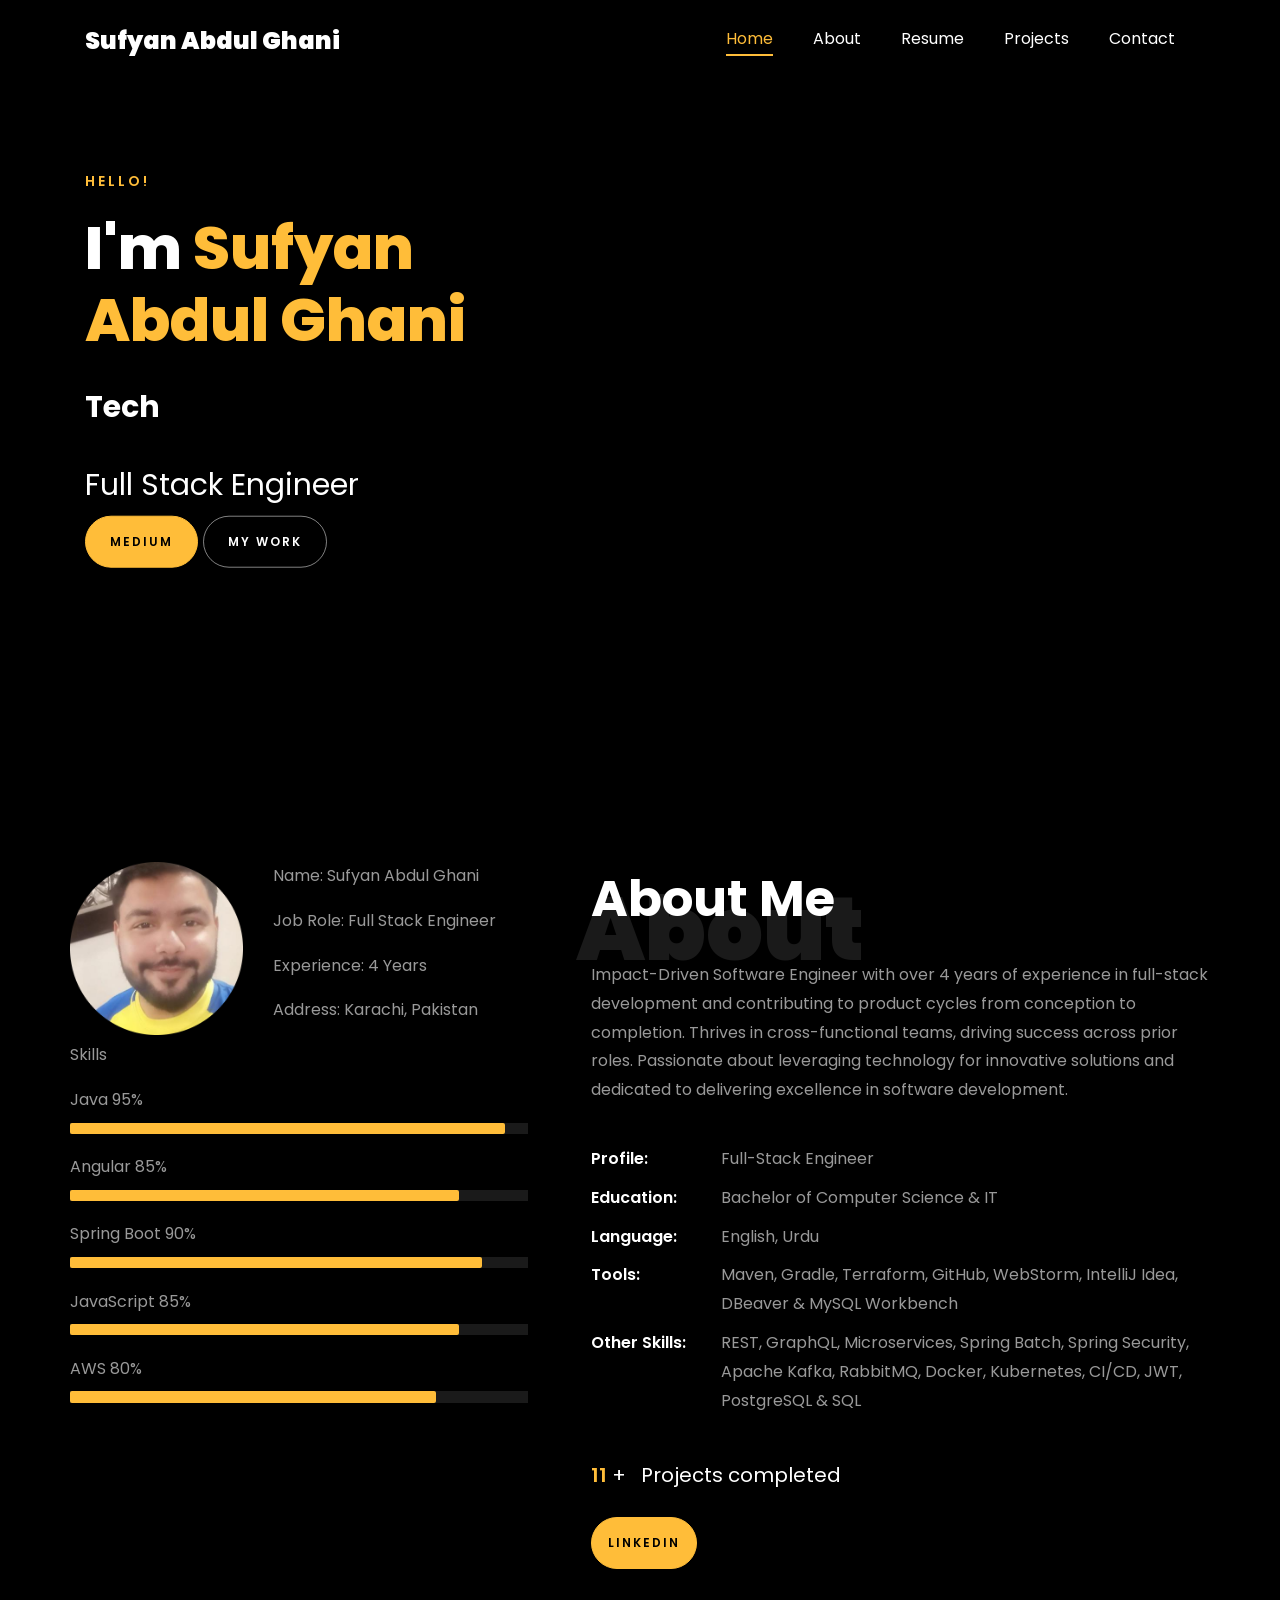
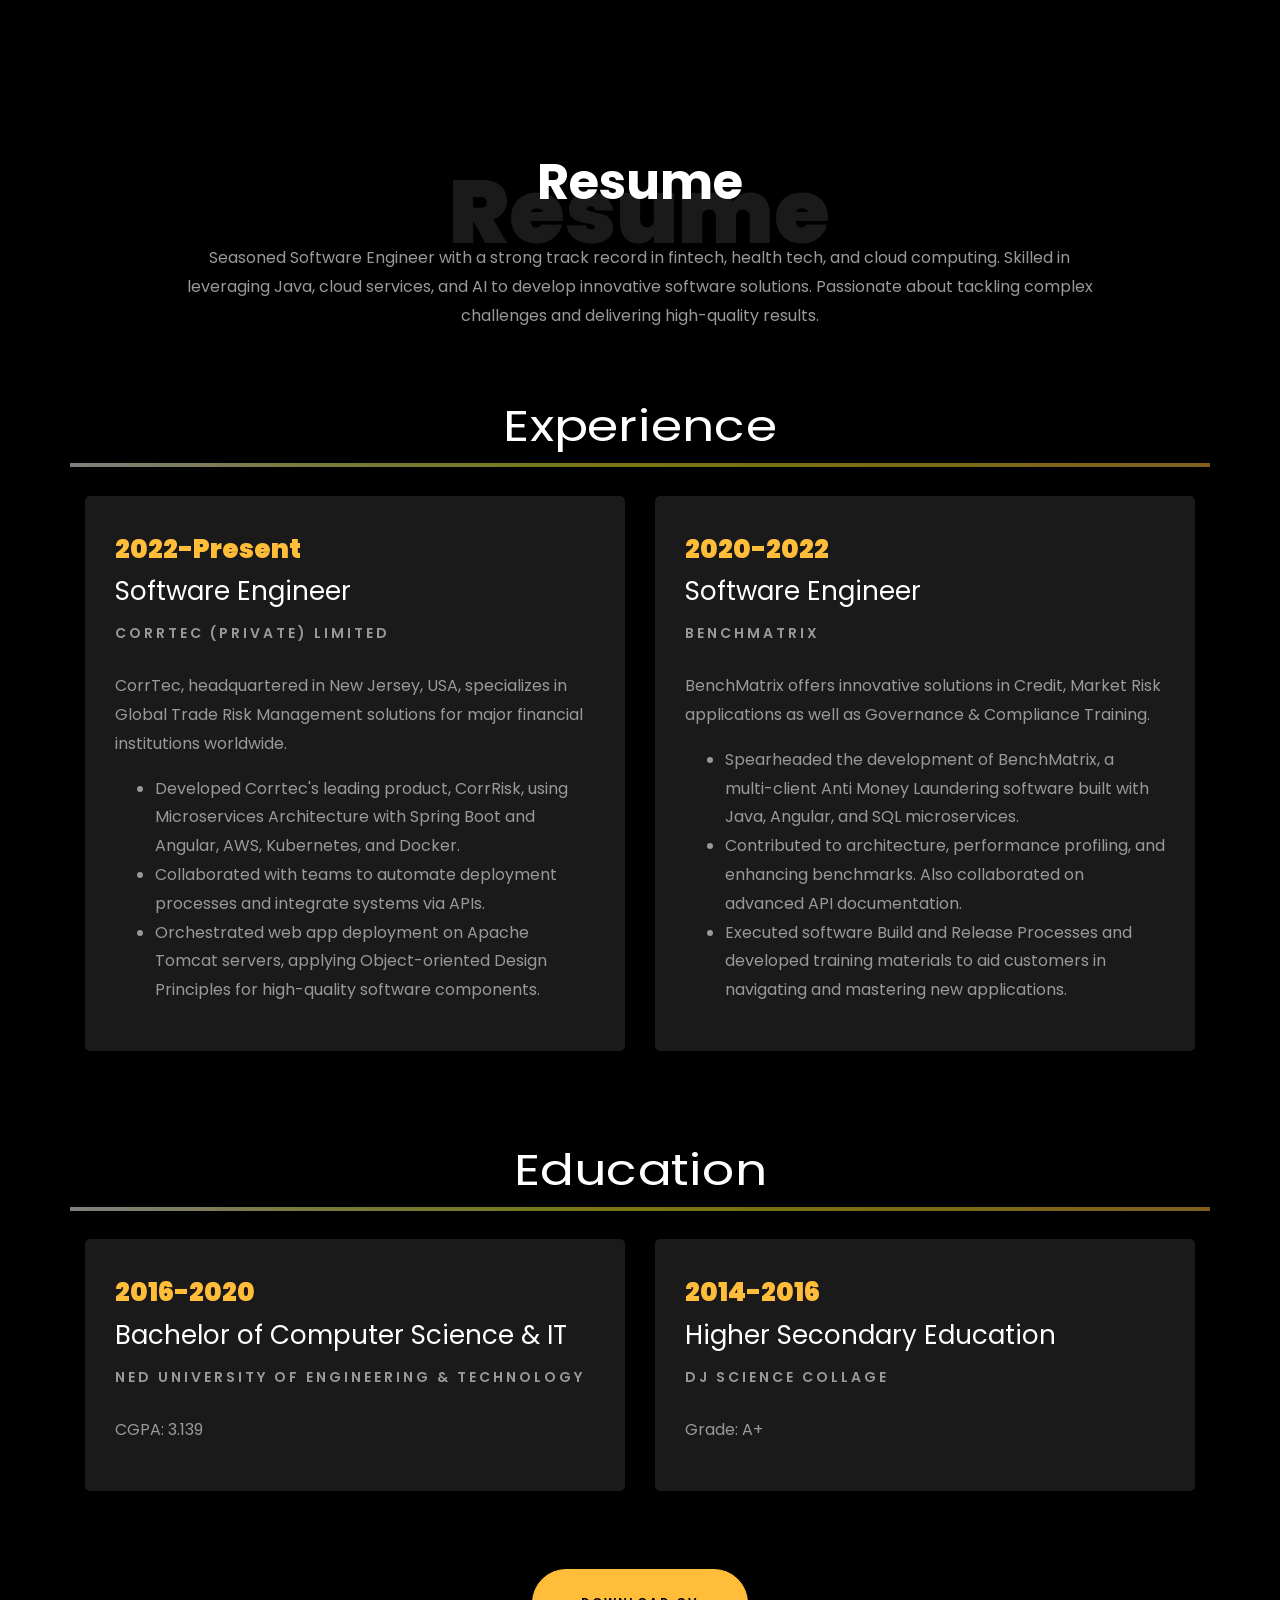
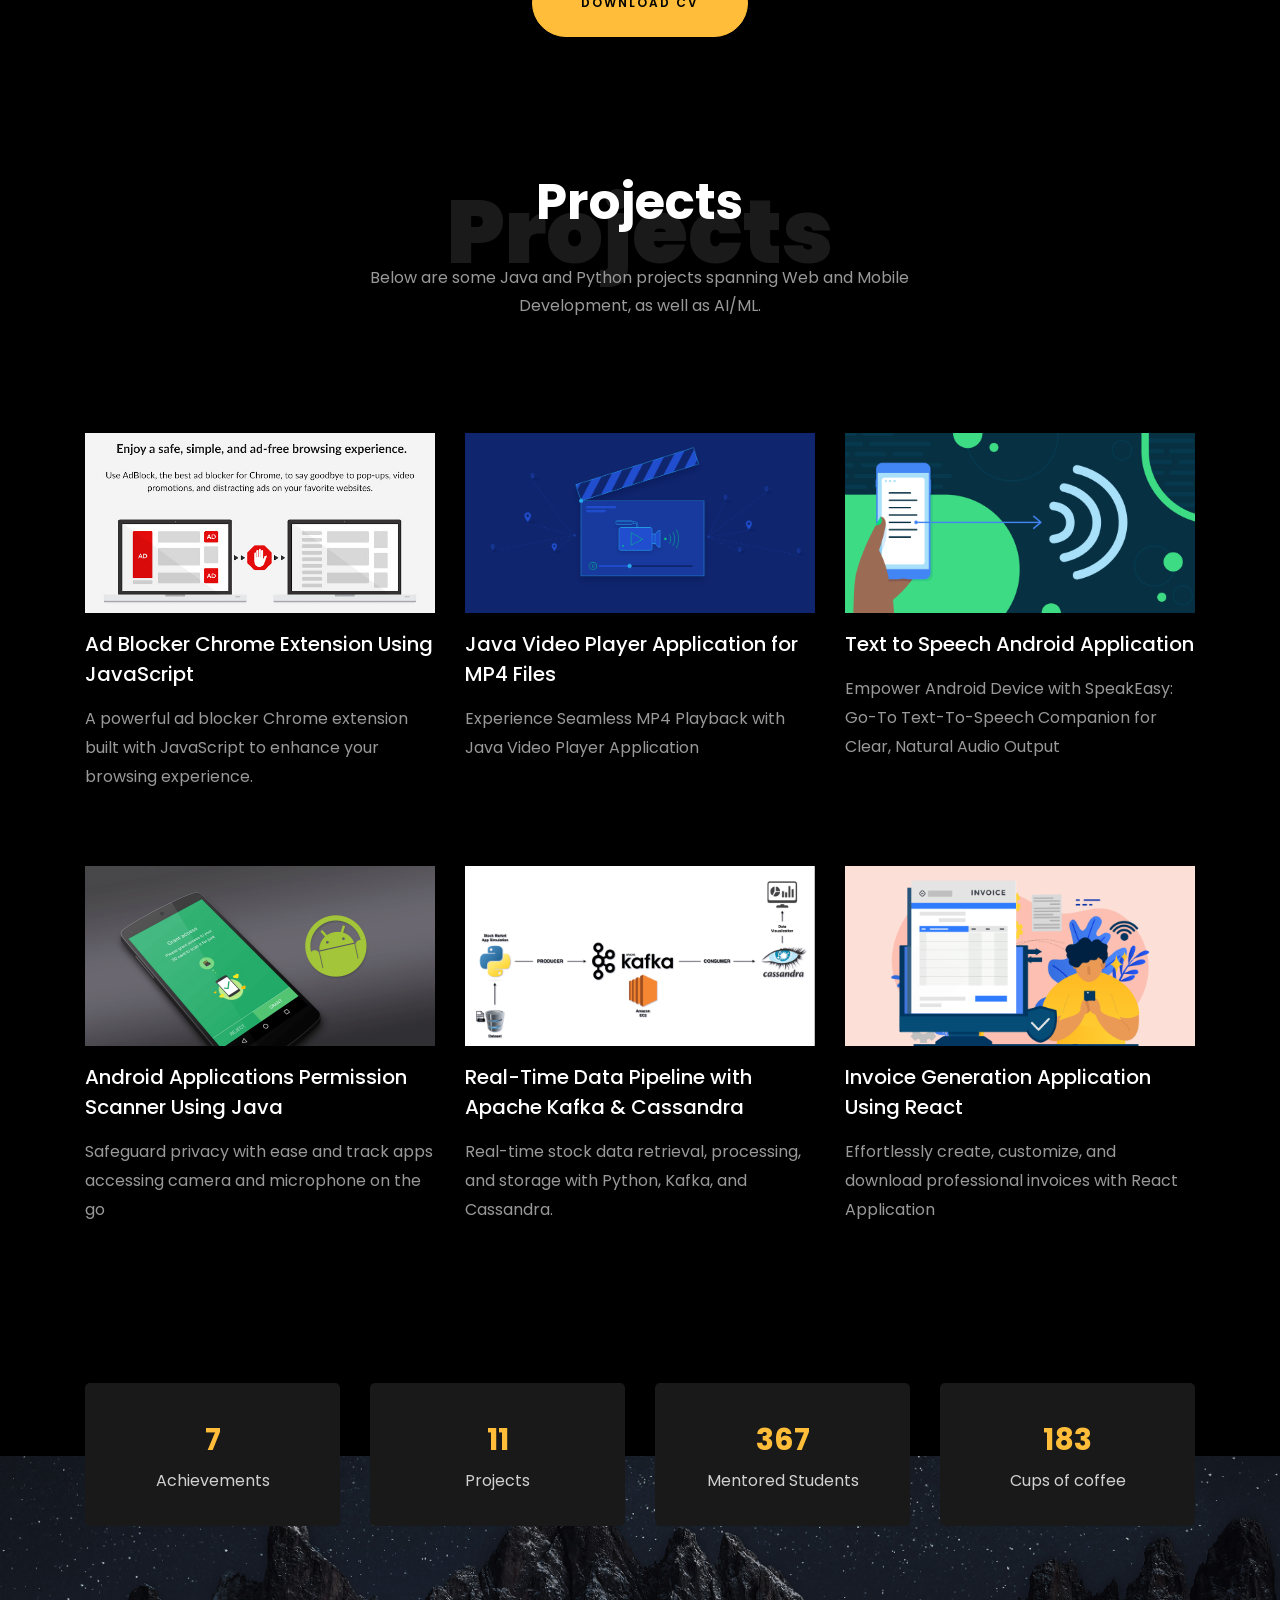
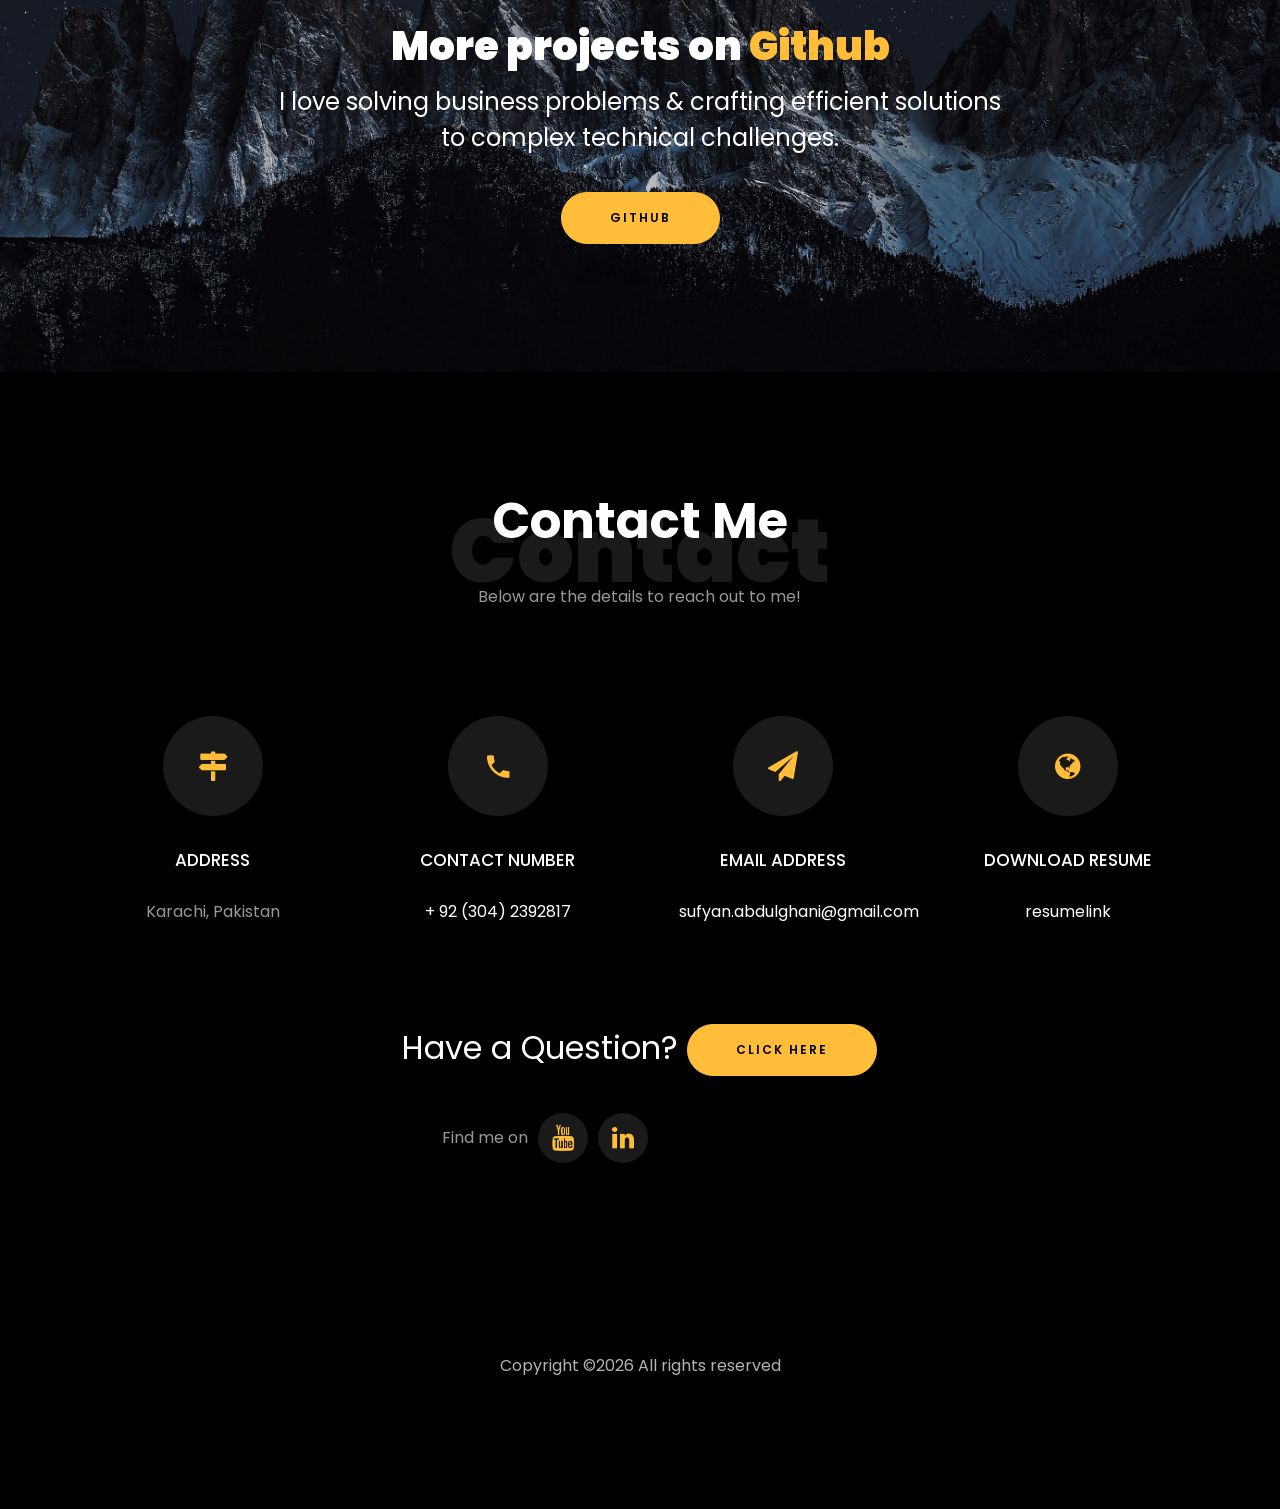
==== commit 5c8027f0: "Update index.html" ====
--- a/index.html
+++ b/index.html
@@ -584,7 +584,7 @@
 			<br>
 			<div class="row justify-content-center">
 				<div class="col-md-7 ftco-animate text-center">
-					<h2>Have a<span> Question?  </span> <a href="https://forms.gle/uLaTShUKXraAvHJ77" class="btn btn-primary py-3 px-5">Click Here</a> </h2>
+					<h2>Have a<span> Question?  </span> <a href="https://forms.gle/5sxncZF4uGFCE8oM9" class="btn btn-primary py-3 px-5">Click Here</a> </h2>
 				</div>
 			</div>
 				<br>
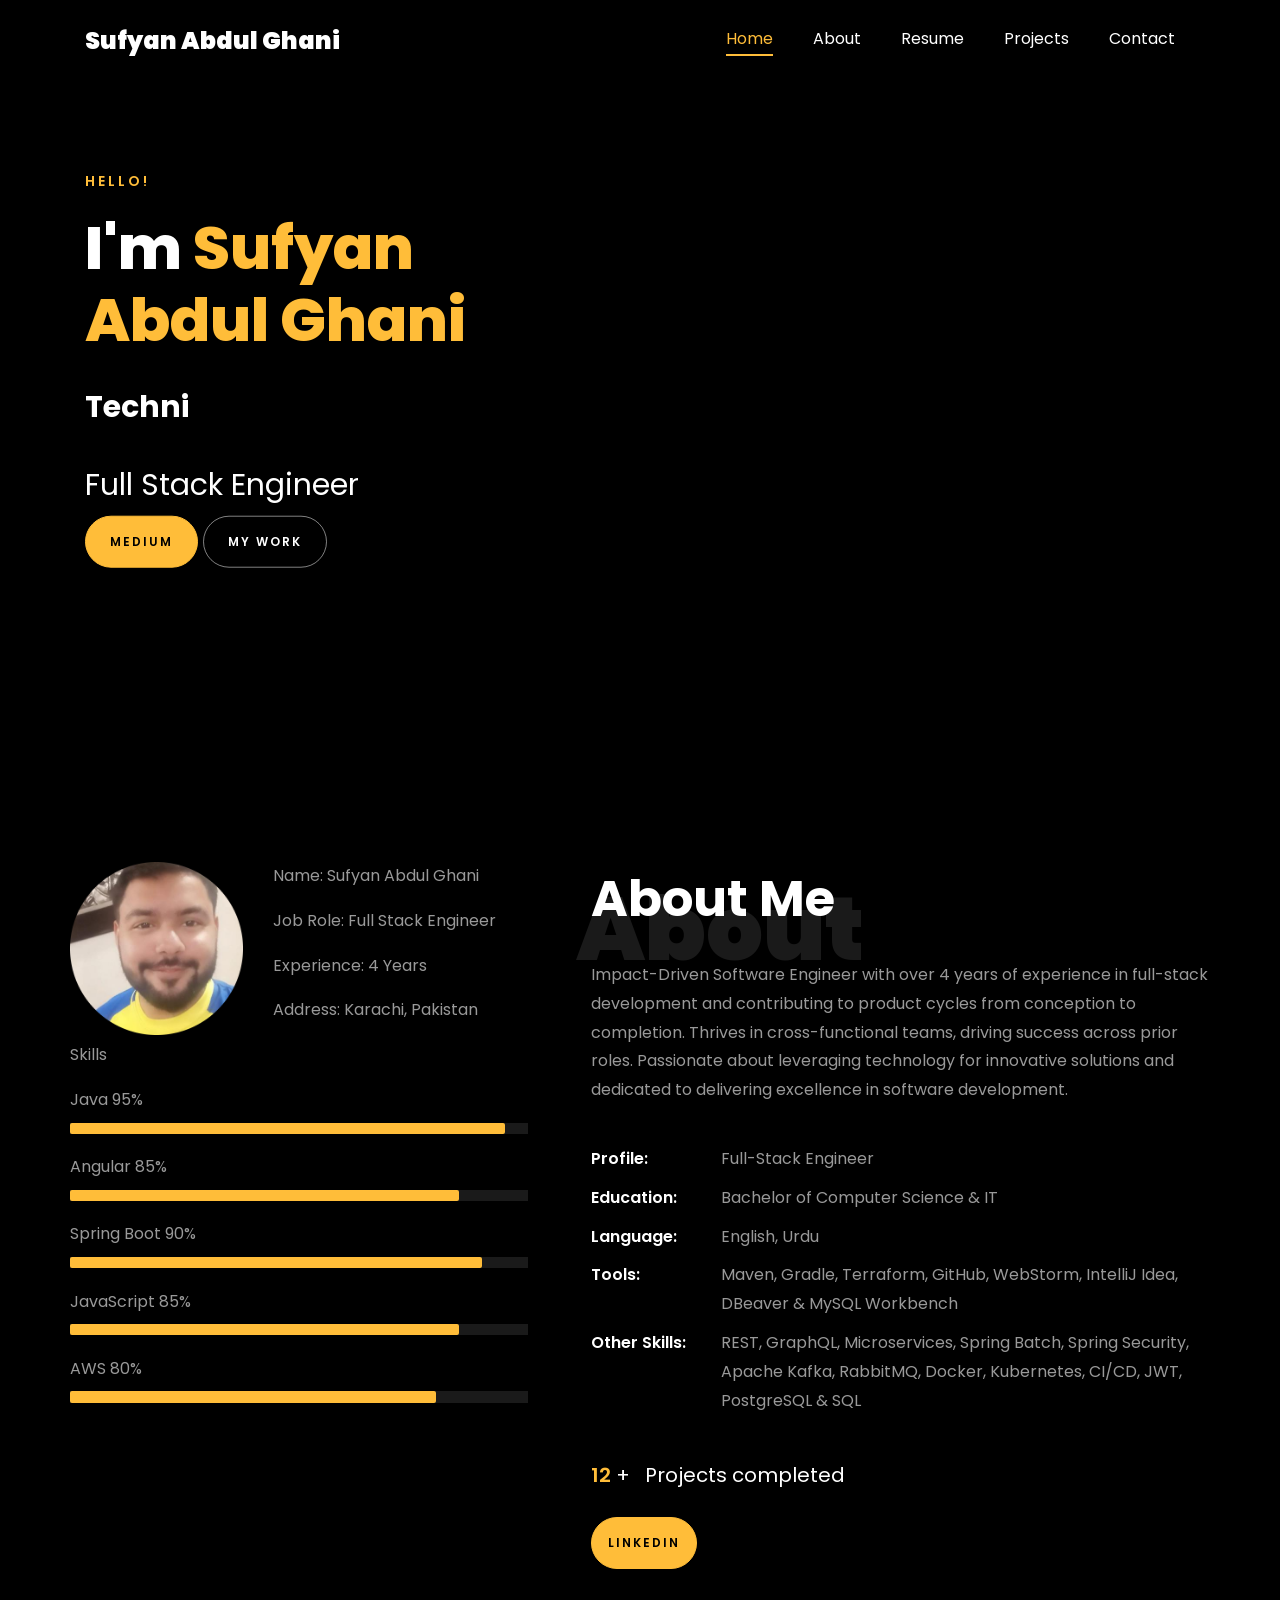
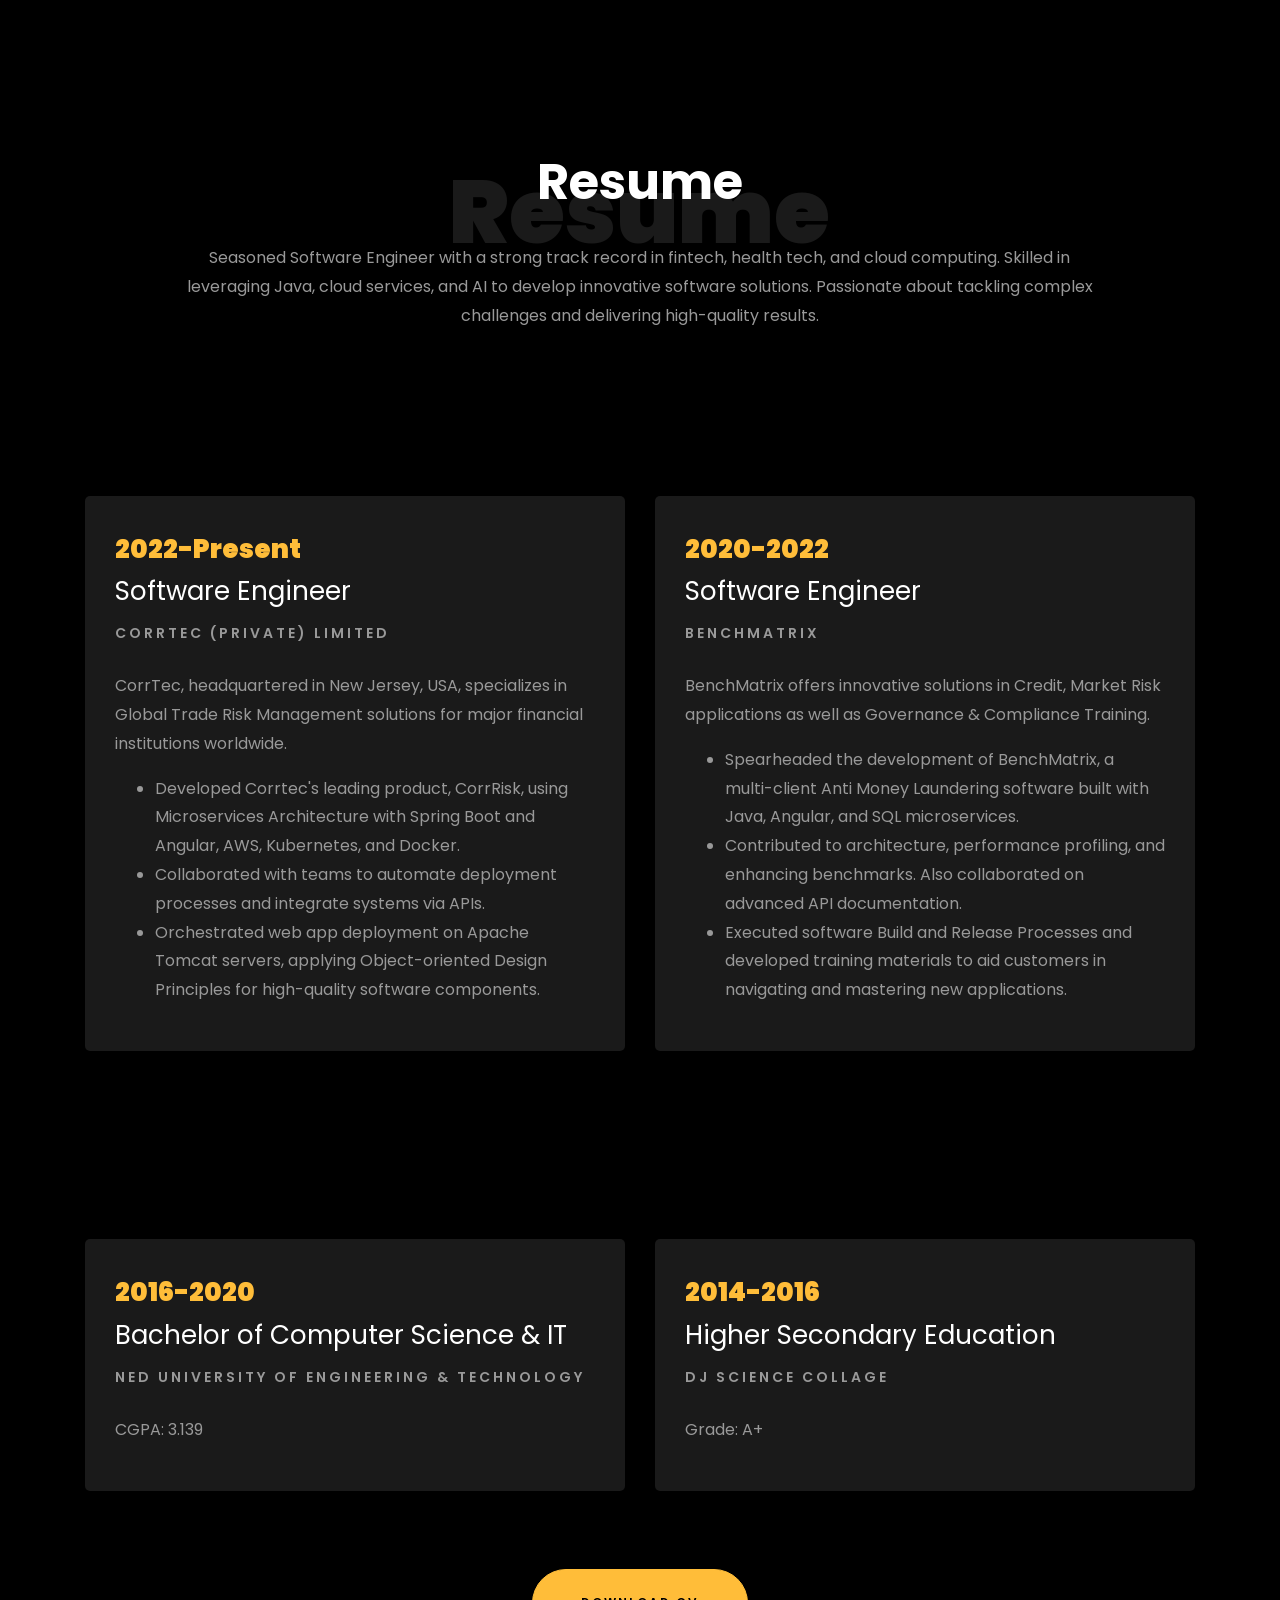
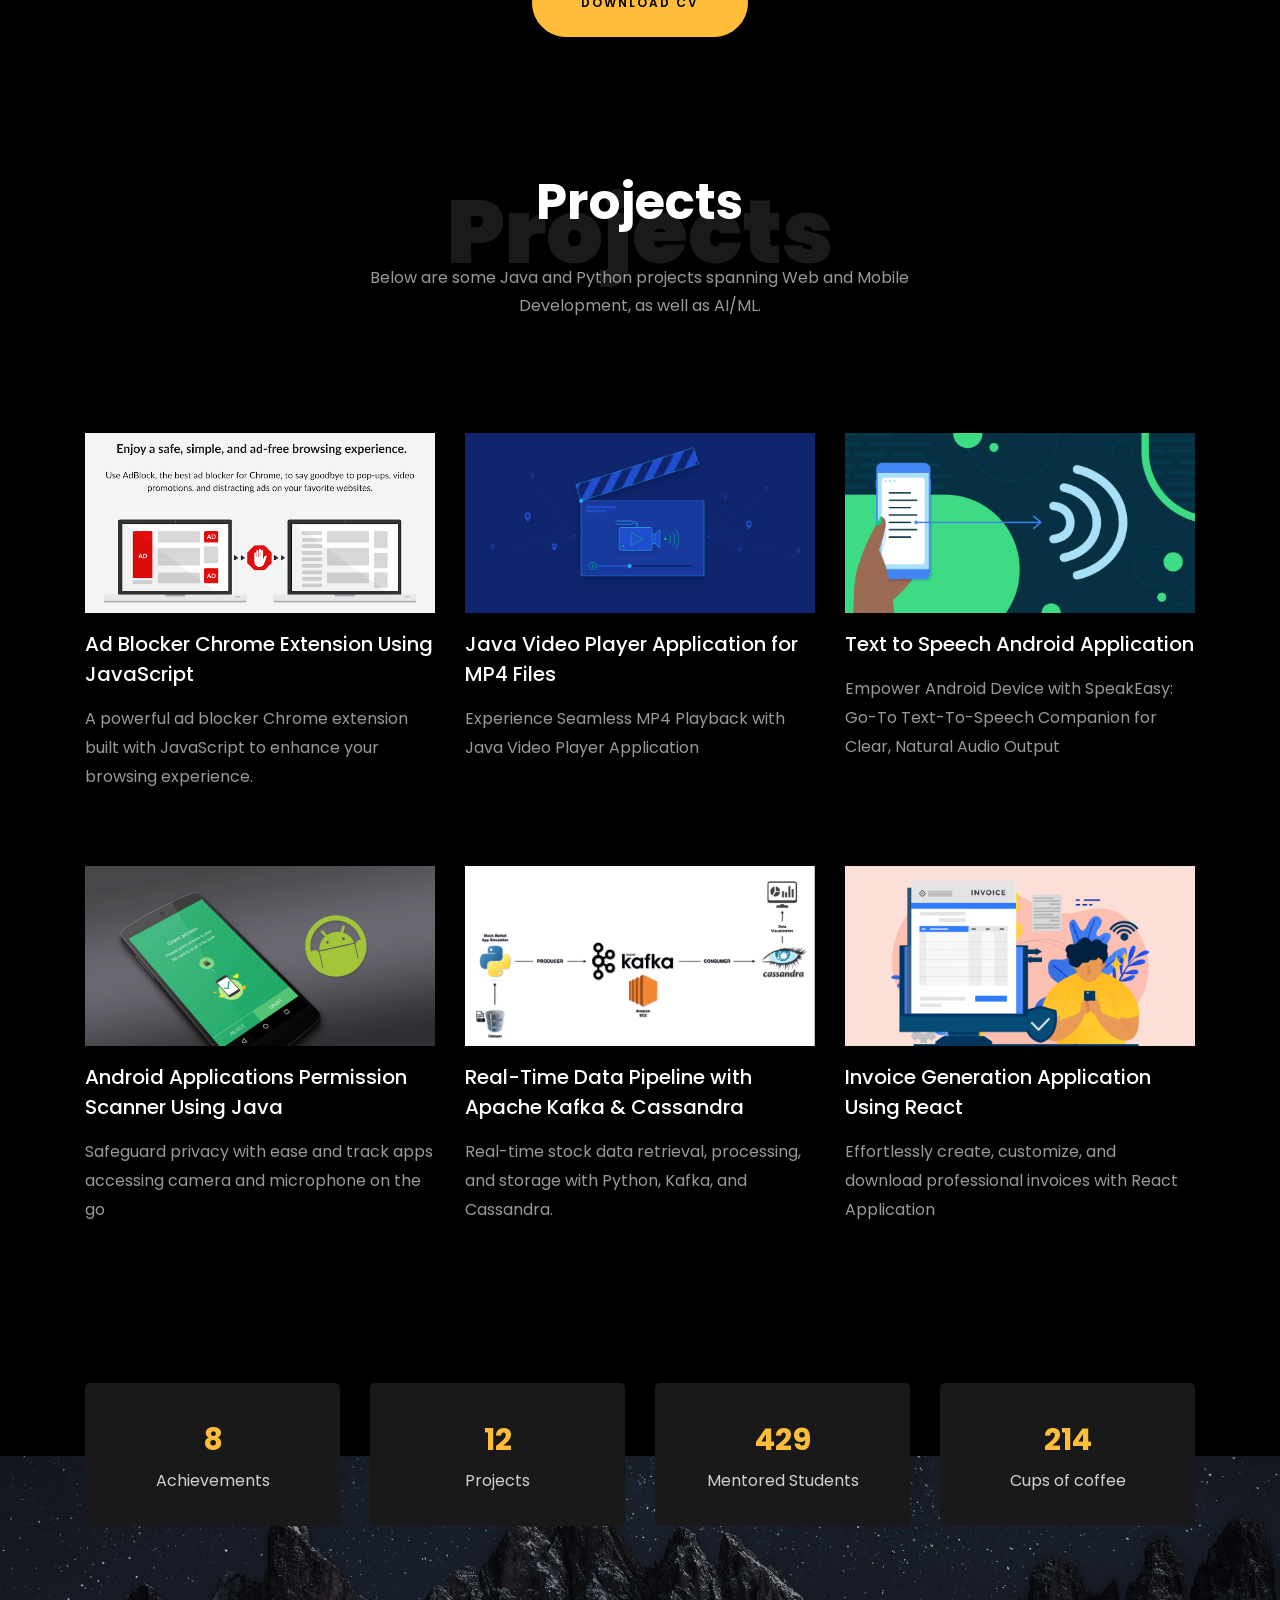
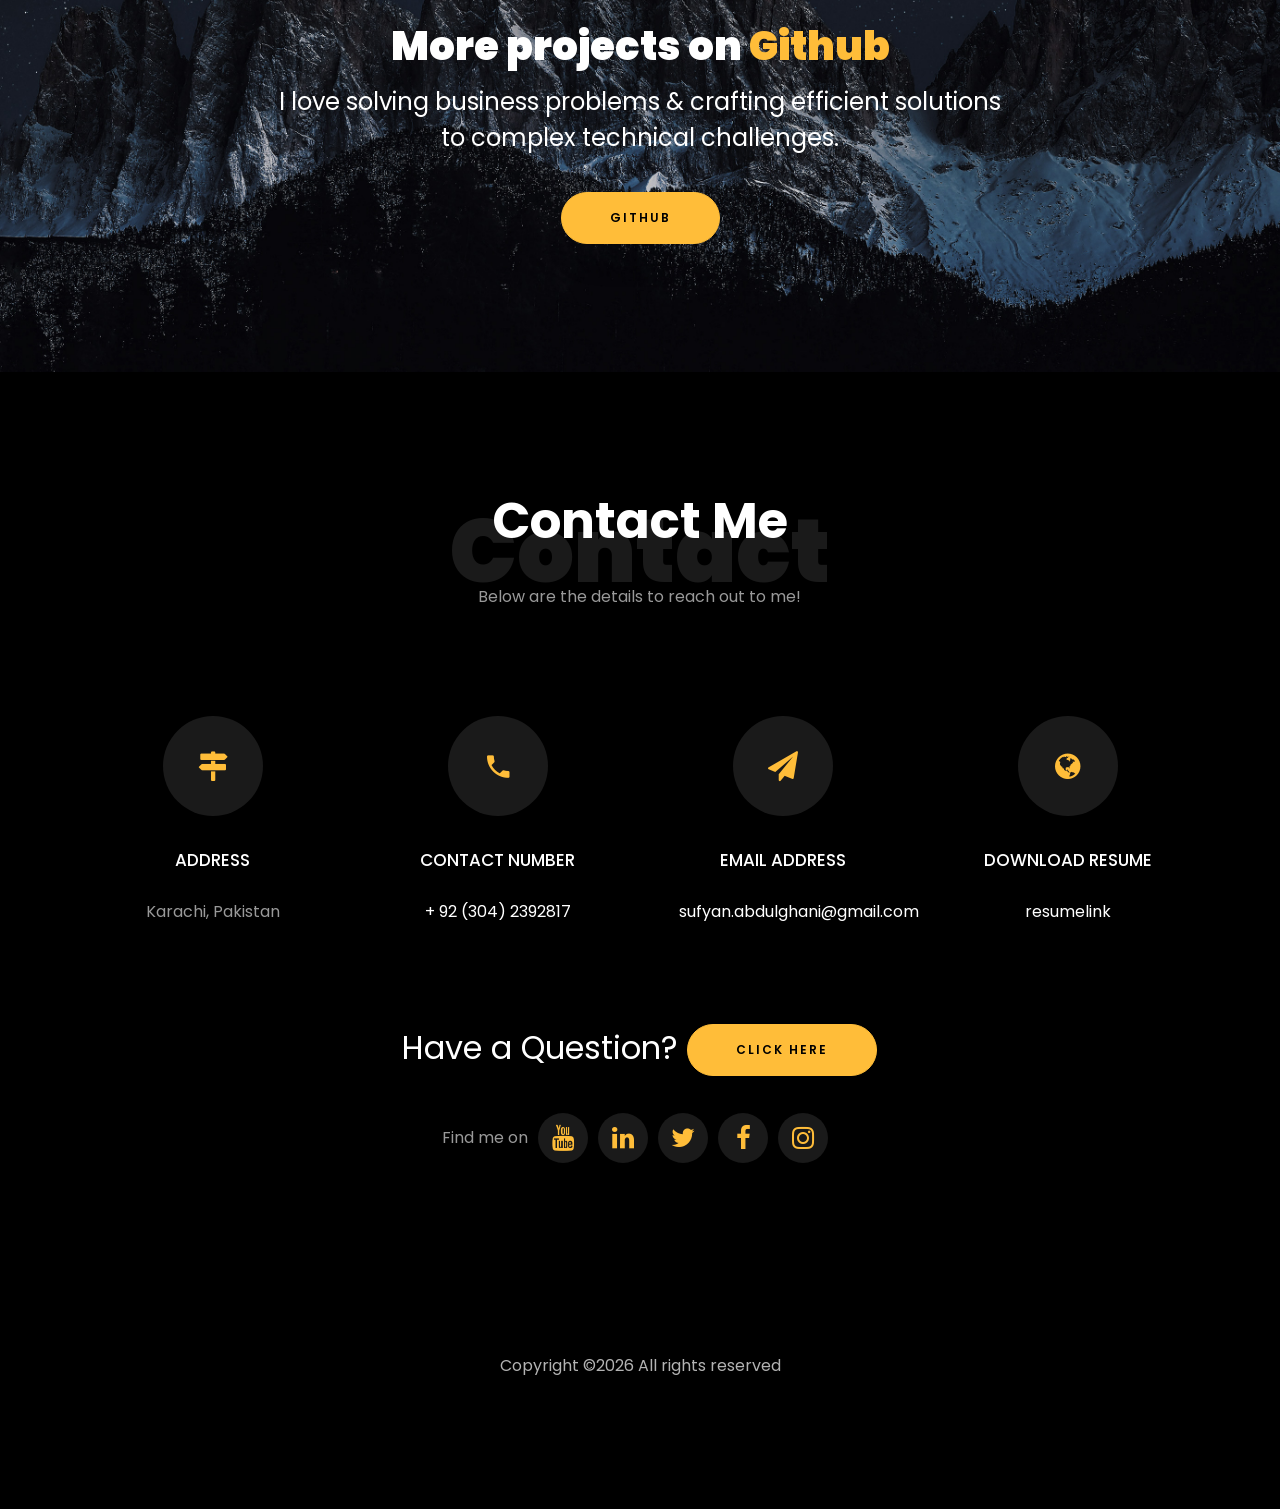
==== commit c6abc95f: "Update index.html" ====
--- a/index.html
+++ b/index.html
@@ -1,6 +1,7 @@
 <!DOCTYPE html>
 <html lang="en">
   <head>
+    <link rel="icon" type="image/png" href="images/portfolio.jpg">
     <title>Sufyan Abdul Ghani Portfolio</title>
     <meta charset="utf-8">
     <meta name="viewport" content="width=device-width, initial-scale=1, shrink-to-fit=no">
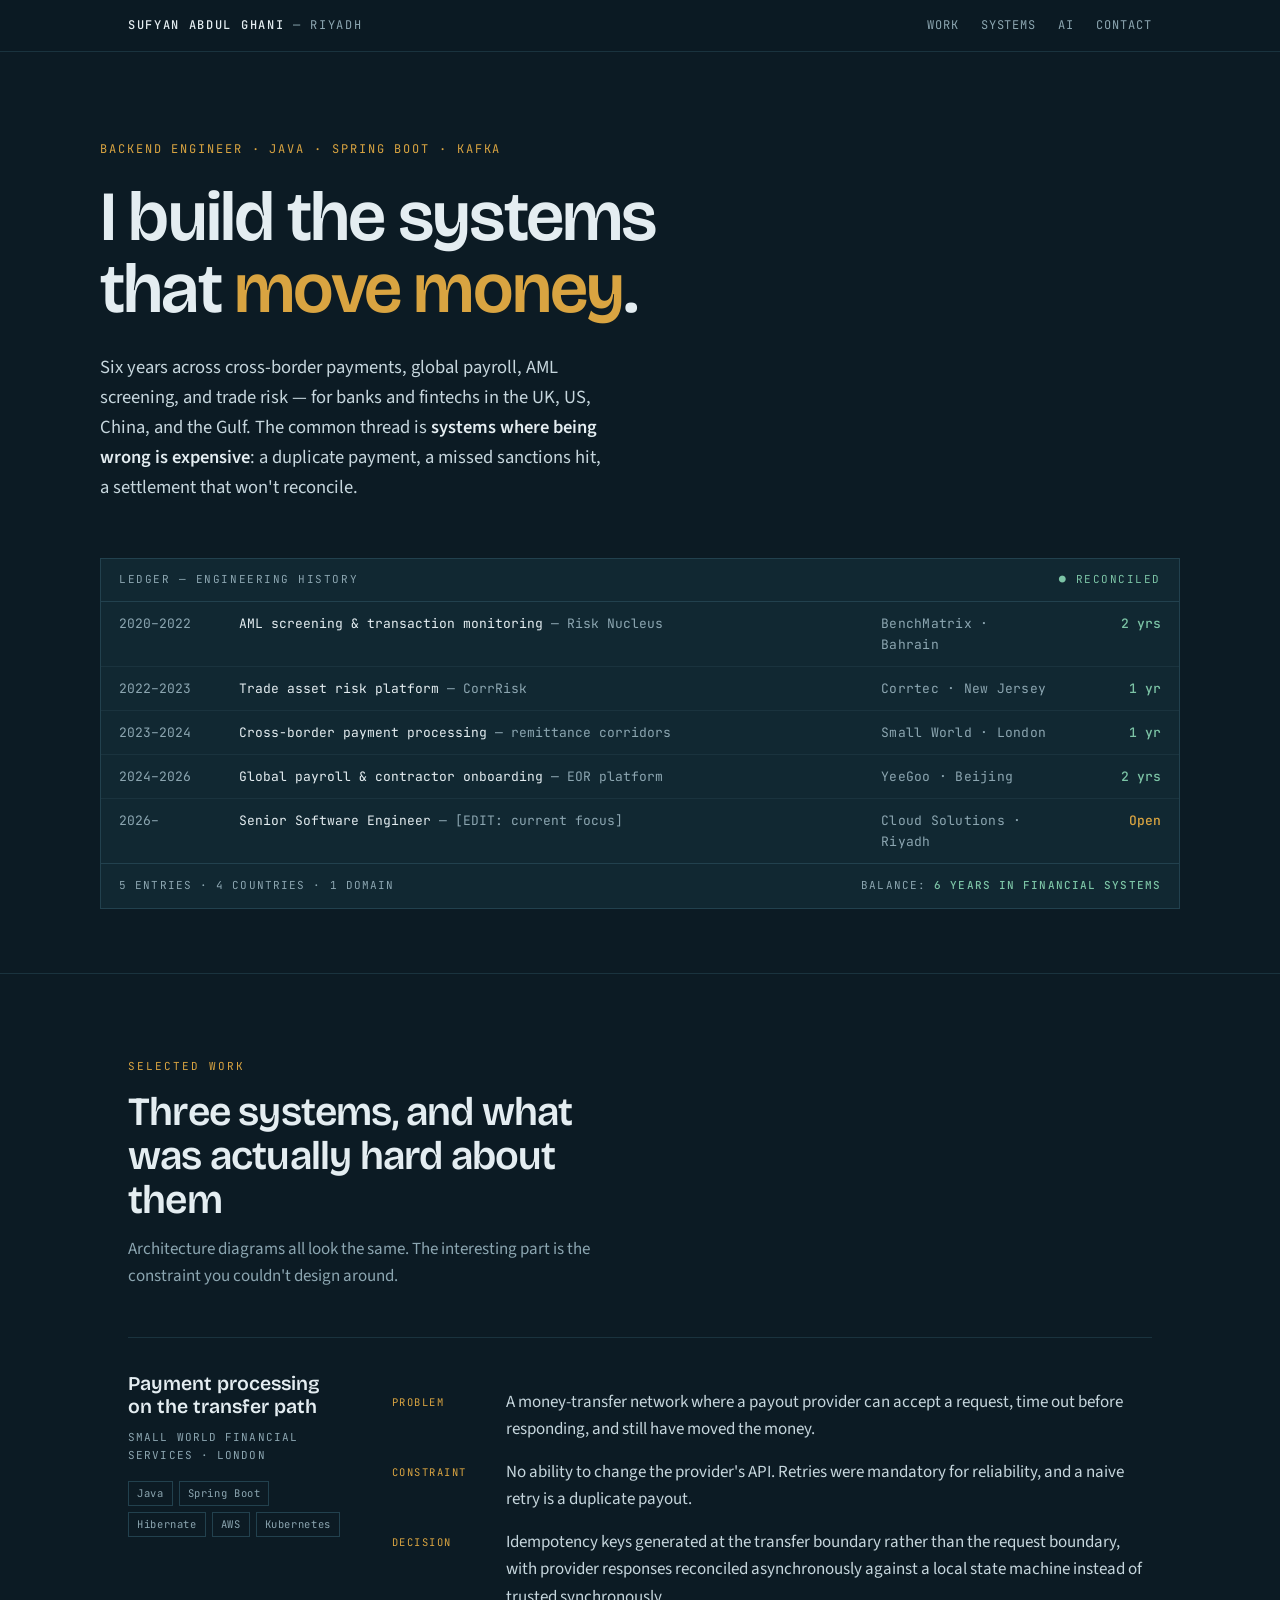
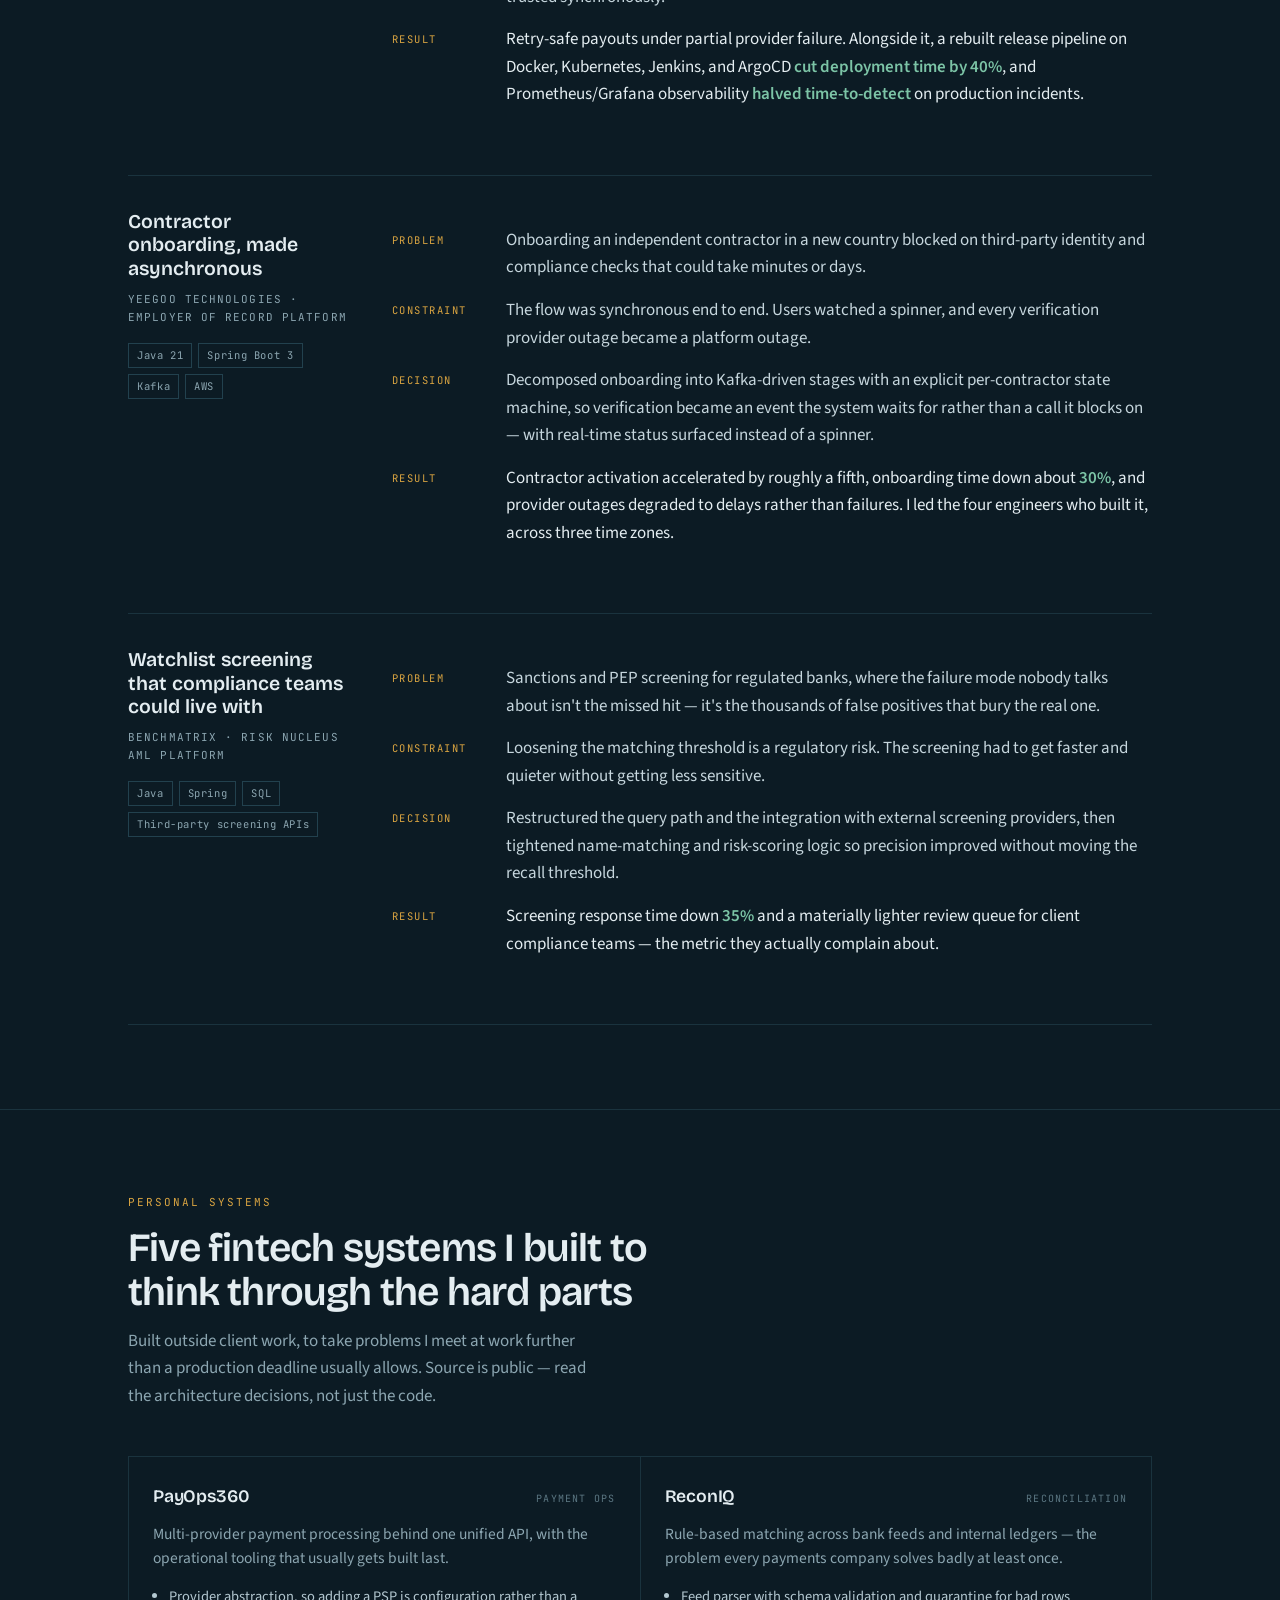
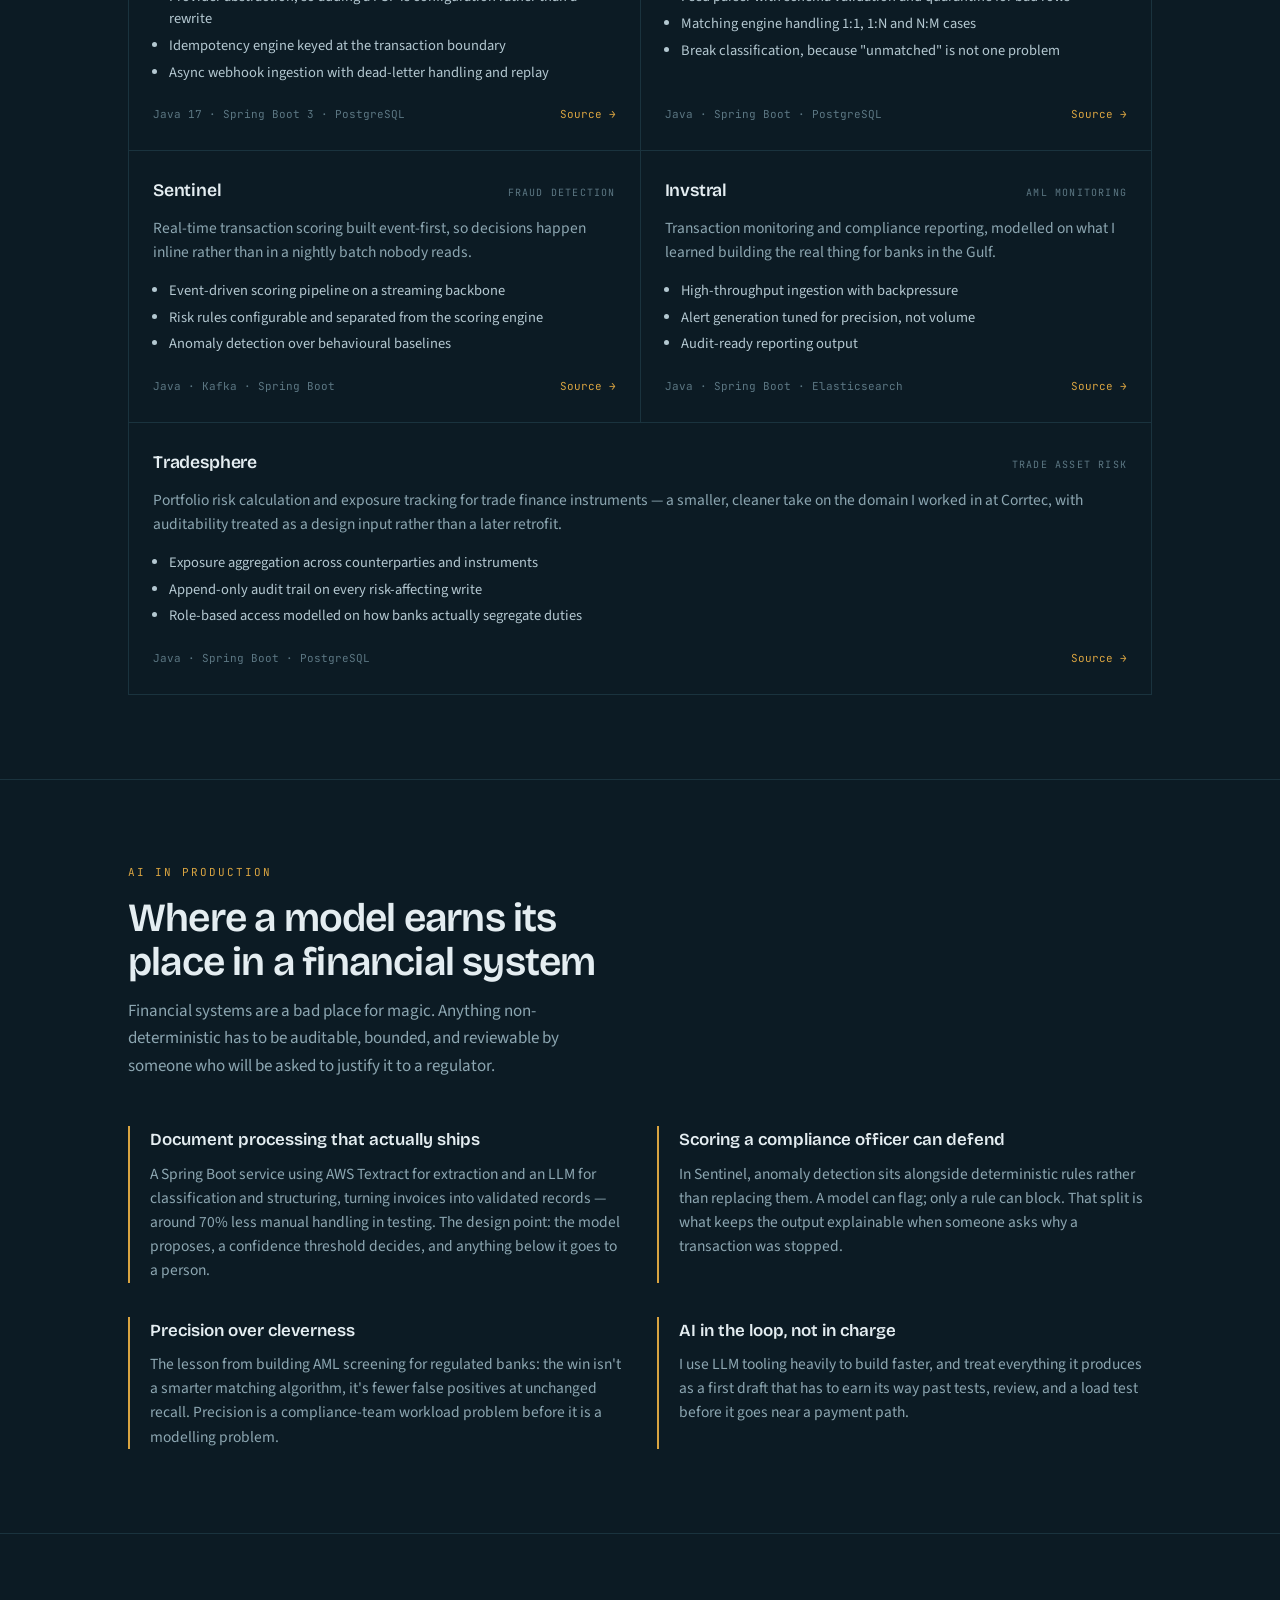
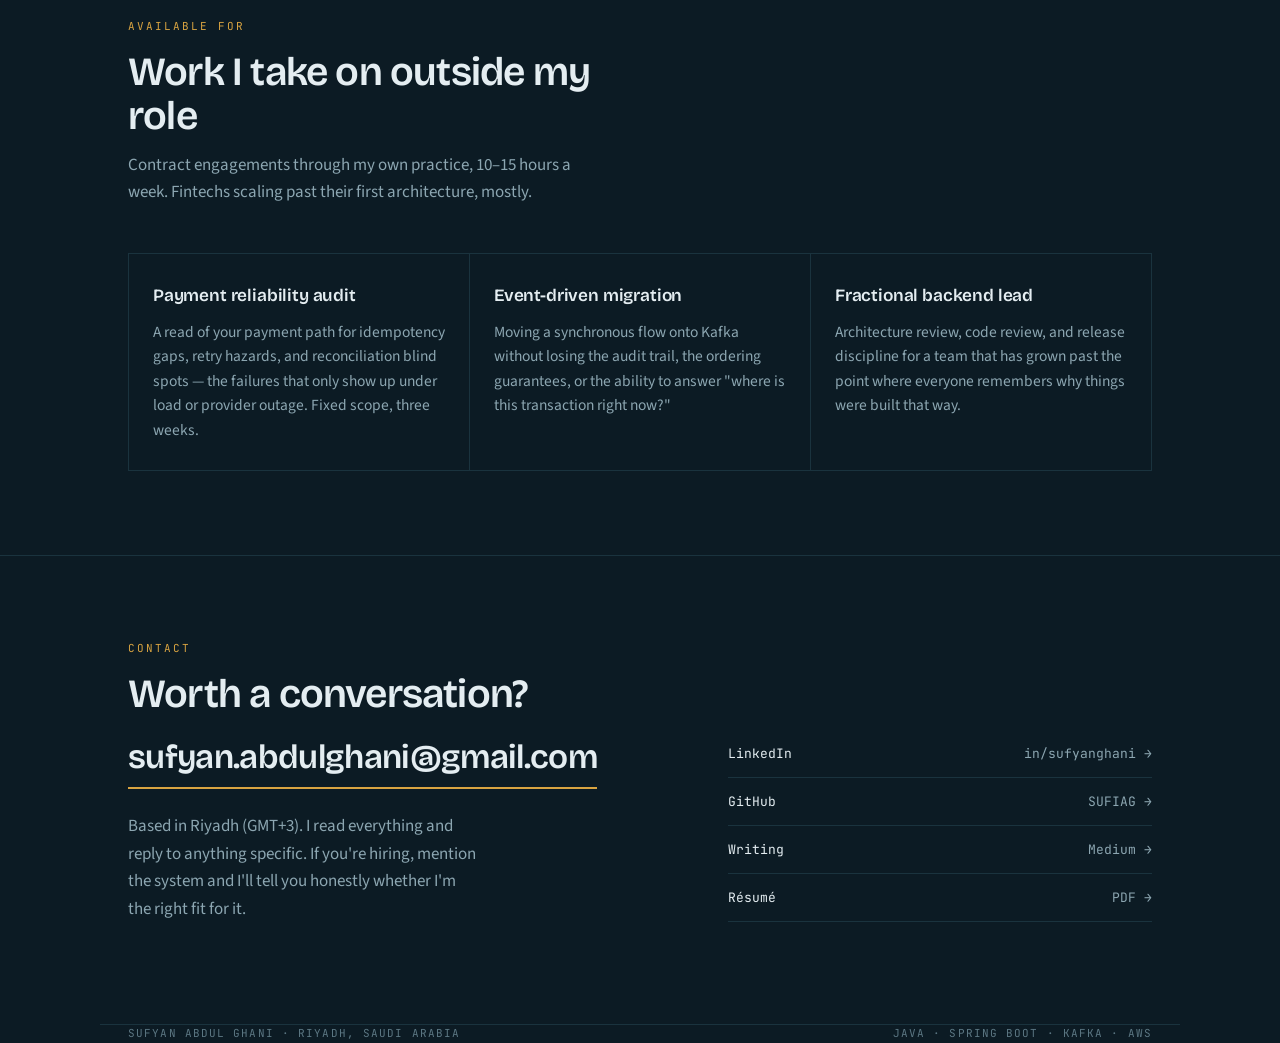
==== commit 3ede4e99: "Add files via upload" ====
--- a/index.html
+++ b/index.html
@@ -1,641 +1,526 @@
 <!DOCTYPE html>
 <html lang="en">
-  <head>
-    <link rel="icon" type="image/png" href="images/portfolio.jpg">
-    <title>Sufyan Abdul Ghani Portfolio</title>
-    <meta charset="utf-8">
-    <meta name="viewport" content="width=device-width, initial-scale=1, shrink-to-fit=no">
-    
-    <link href="https://fonts.googleapis.com/css?family=Poppins:100,200,300,400,500,600,700,800,900" rel="stylesheet">
-
-    <link rel="stylesheet" href="css/open-iconic-bootstrap.min.css">
-    <link rel="stylesheet" href="css/animate.css">
-    
-    <link rel="stylesheet" href="css/owl.carousel.min.css">
-    <link rel="stylesheet" href="css/owl.theme.default.min.css">
-    <link rel="stylesheet" href="css/magnific-popup.css">
-
-    <link rel="stylesheet" href="css/aos.css">
-
-    <link rel="stylesheet" href="css/ionicons.min.css">
-    
-    <link rel="stylesheet" href="css/flaticon.css">
-    <link rel="stylesheet" href="css/icomoon.css">
-    <link rel="stylesheet" href="css/style.css">
-
-
-
+<head>
+<meta charset="utf-8">
+<meta name="viewport" content="width=device-width, initial-scale=1">
+<title>Sufyan Abdul Ghani — Backend systems for moving money</title>
+<meta name="description" content="Backend engineer building payment, payroll, and financial-compliance systems in Java, Spring Boot, and Kafka. Six years across cross-border transfers, global payroll, AML screening, and trade risk.">
+<meta property="og:title" content="Sufyan Abdul Ghani — Backend systems for moving money">
+<meta property="og:description" content="Java, Spring Boot, Kafka. Payments, payroll, and financial compliance.">
+<meta property="og:type" content="website">
+<link rel="preconnect" href="https://fonts.googleapis.com">
+<link rel="preconnect" href="https://fonts.gstatic.com" crossorigin>
+<link href="https://fonts.googleapis.com/css2?family=Bricolage+Grotesque:opsz,wght@12..96,400;12..96,600;12..96,700&family=JetBrains+Mono:wght@400;500;700&family=Source+Sans+3:ital,wght@0,400;0,600;1,400&display=swap" rel="stylesheet">
 <style>
-
-/*======================================
-//--//-->   ABOUT
-======================================*/
-
-.about-mf .box-shadow-full {
-  padding-top: 4rem;
-  padding-bottom: 4rem;
-}
-
-.about-mf .about-img {
-  margin-bottom: 2rem;
-}
-
-.about-mf .about-img img {
-  margin-left: 10px;
-}
-
-
-.skill-mf .progress {
-  /* background-color: #cde1f8; */
-  margin: .5rem 0 1.2rem 0;
-  border-radius: 0;
-  height: .7rem;
-}
-
-.skill-mf .progress .progress-bar {
-  height: .7rem;
-  background-color: #ffbd39;
-}
-
-
-/* Animation styles */
-#typing-animation {
-  position: relative;
-  font-size: 30px;
-  font-weight: bold;
-  color: rgb(255, 255, 255);
-  overflow: hidden;
-  white-space: nowrap;
-  animation: typing 3s steps(20, end) infinite;
-}
-
-#typing-animation:before {
-  content: "";
-  /* position: absolute; */
-  top: 0;
-  left: 0;
-  width: 0;
-  height: 100%;
-  background-color: #ccc;
-  animation: typing-cursor 0.5s ease-in-out infinite;
-}
-
-@keyframes typing {
-  from {
-    width: 0;
-  }
-  to {
-    width: 100%;
-  }
-}
-
-@keyframes typing-cursor {
-  from {
-    width: 5px;
-  }
-  to {
-    width: 0;
-  }
-}
-
-
-/* project image zoom effect */
-
-.zoom-effect {
-  overflow: hidden;
-  transition: transform 0.3s ease-out;
-}
-
-.zoom-effect:hover {
-  transform: scale(1.1);
-}
-
-
+  :root{
+    --ink:#0C1B24;
+    --ink-2:#112832;
+    --rule:#22414E;
+    --rule-soft:#1A333E;
+    --paper:#E4EDF1;
+    --muted:#8CA6B1;
+    --gold:#D9A441;
+    --mint:#7CC4A6;
+    --display:'Bricolage Grotesque',system-ui,sans-serif;
+    --body:'Source Sans 3',system-ui,sans-serif;
+    --mono:'JetBrains Mono',ui-monospace,monospace;
+    --max:1080px;
+  }
+  *{box-sizing:border-box}
+  html{scroll-behavior:smooth}
+  @media (prefers-reduced-motion:reduce){
+    html{scroll-behavior:auto}
+    *,*::before,*::after{animation-duration:.001ms!important;animation-iteration-count:1!important;transition-duration:.001ms!important}
+  }
+  body{
+    margin:0;background:var(--ink);color:var(--paper);
+    font-family:var(--body);font-size:17px;line-height:1.62;
+    -webkit-font-smoothing:antialiased;
+  }
+  a{color:inherit}
+  :focus-visible{outline:2px solid var(--gold);outline-offset:3px;border-radius:2px}
+  .wrap{max-width:var(--max);margin:0 auto;padding:0 28px}
+
+  /* ---------- top bar ---------- */
+  .bar{
+    border-bottom:1px solid var(--rule-soft);
+    position:sticky;top:0;z-index:20;
+    background:rgba(12,27,36,.86);backdrop-filter:blur(10px);
+  }
+  .bar .wrap{display:flex;align-items:baseline;justify-content:space-between;gap:20px;padding-top:16px;padding-bottom:16px}
+  .mark{font-family:var(--mono);font-size:12px;letter-spacing:.14em;text-transform:uppercase;color:var(--muted)}
+  .mark b{color:var(--paper);font-weight:500}
+  .bar nav{display:flex;gap:22px;font-family:var(--mono);font-size:12px;letter-spacing:.08em;text-transform:uppercase}
+  .bar nav a{color:var(--muted);text-decoration:none;transition:color .2s}
+  .bar nav a:hover{color:var(--gold)}
+  @media(max-width:640px){.bar nav{display:none}}
+
+  /* ---------- hero ---------- */
+  .hero{padding:88px 0 64px}
+  .eyebrow{
+    font-family:var(--mono);font-size:12px;letter-spacing:.16em;text-transform:uppercase;
+    color:var(--gold);margin:0 0 22px;
+  }
+  h1{
+    font-family:var(--display);font-weight:600;
+    font-size:clamp(2.4rem,6.4vw,4.4rem);line-height:1.02;letter-spacing:-.025em;
+    margin:0 0 26px;max-width:16ch;
+  }
+  h1 em{font-style:normal;color:var(--gold)}
+  .lede{font-size:1.16rem;max-width:56ch;color:#C6D6DD;margin:0 0 38px}
+  .lede strong{color:var(--paper);font-weight:600}
+
+  /* ---------- the ledger (signature) ---------- */
+  .ledger{
+    border:1px solid var(--rule);background:var(--ink-2);
+    font-family:var(--mono);font-size:13px;
+    margin:56px 0 0;overflow-x:auto;
+  }
+  .ledger-head{
+    display:flex;justify-content:space-between;align-items:center;gap:16px;
+    padding:12px 18px;border-bottom:1px solid var(--rule);
+    font-size:11px;letter-spacing:.14em;text-transform:uppercase;color:var(--muted);
+  }
+  .ledger-head .status{color:var(--mint)}
+  .ledger-body{min-width:660px}
+  .entry{
+    display:grid;grid-template-columns:104px 1fr 172px 92px;
+    gap:16px;padding:11px 18px;border-bottom:1px solid var(--rule-soft);
+    opacity:0;transform:translateY(5px);
+    animation:post .42s ease forwards;
+  }
+  .entry:last-child{border-bottom:0}
+  .entry .date{color:var(--muted)}
+  .entry .desc{color:var(--paper)}
+  .entry .desc span{color:var(--muted)}
+  .entry .ref{color:var(--muted);letter-spacing:.02em}
+  .entry .amt{text-align:right;color:var(--mint);font-weight:500}
+  .entry.now .amt{color:var(--gold)}
+  @keyframes post{to{opacity:1;transform:none}}
+  .ledger-foot{
+    display:flex;justify-content:space-between;gap:16px;
+    padding:13px 18px;border-top:1px solid var(--rule);
+    font-size:11px;letter-spacing:.1em;text-transform:uppercase;color:var(--muted);
+  }
+  .ledger-foot b{color:var(--mint);font-weight:500}
+  @media(max-width:700px){
+    .ledger{font-size:12px}
+    .entry{grid-template-columns:88px 1fr 140px 78px;gap:12px;padding:10px 14px}
+  }
+
+  /* ---------- generic section ---------- */
+  section{padding:84px 0;border-top:1px solid var(--rule-soft)}
+  .sec-label{
+    font-family:var(--mono);font-size:11px;letter-spacing:.18em;text-transform:uppercase;
+    color:var(--gold);margin:0 0 14px;
+  }
+  h2{
+    font-family:var(--display);font-weight:600;letter-spacing:-.02em;
+    font-size:clamp(1.7rem,3.6vw,2.5rem);line-height:1.1;margin:0 0 14px;max-width:20ch;
+  }
+  .sec-intro{color:var(--muted);max-width:58ch;margin:0 0 46px}
+
+  /* ---------- case studies ---------- */
+  .case{
+    border-top:1px solid var(--rule-soft);padding:34px 0;
+    display:grid;grid-template-columns:220px 1fr;gap:44px;
+  }
+  .case:last-of-type{border-bottom:1px solid var(--rule-soft)}
+  .case-meta .name{
+    font-family:var(--display);font-weight:600;font-size:1.22rem;line-height:1.2;margin:0 0 8px;
+  }
+  .case-meta .org{font-family:var(--mono);font-size:11px;letter-spacing:.1em;text-transform:uppercase;color:var(--muted)}
+  .stack{display:flex;flex-wrap:wrap;gap:6px;margin-top:16px}
+  .stack span{
+    font-family:var(--mono);font-size:10.5px;letter-spacing:.06em;
+    border:1px solid var(--rule);color:var(--muted);padding:3px 8px;
+  }
+  .beat{display:grid;grid-template-columns:96px 1fr;gap:18px;margin-bottom:15px}
+  .beat dt{
+    font-family:var(--mono);font-size:10.5px;letter-spacing:.14em;text-transform:uppercase;
+    color:var(--gold);padding-top:5px;
+  }
+  .beat dd{margin:0;color:#C6D6DD}
+  .beat.result dd{color:var(--paper)}
+  .beat.result dd b{color:var(--mint);font-weight:600}
+  @media(max-width:760px){
+    .case{grid-template-columns:1fr;gap:22px}
+    .beat{grid-template-columns:1fr;gap:4px}
+    .beat dt{padding-top:0}
+  }
+
+  /* ---------- systems grid ---------- */
+  .systems{display:grid;grid-template-columns:repeat(2,1fr);gap:1px;background:var(--rule-soft);border:1px solid var(--rule-soft)}
+  .sys{background:var(--ink);padding:26px 24px;display:flex;flex-direction:column}
+  .sys-top{display:flex;justify-content:space-between;align-items:baseline;gap:12px;margin-bottom:10px}
+  .sys h3{font-family:var(--display);font-weight:600;font-size:1.1rem;margin:0;letter-spacing:-.01em}
+  .sys .kind{font-family:var(--mono);font-size:10px;letter-spacing:.12em;text-transform:uppercase;color:#5C7783;white-space:nowrap}
+  .sys p{margin:0 0 16px;color:var(--muted);font-size:15.5px;line-height:1.56}
+  .sys ul{margin:0 0 18px;padding-left:16px;color:#B4C8D1;font-size:14.5px;line-height:1.5}
+  .sys ul li{margin-bottom:5px}
+  .sys .foot{margin-top:auto;display:flex;justify-content:space-between;align-items:center;gap:12px;font-family:var(--mono);font-size:11px;color:#5C7783}
+  .sys .foot a{color:var(--gold);text-decoration:none}
+  .sys .foot a:hover{text-decoration:underline}
+  @media(max-width:760px){.systems{grid-template-columns:1fr}}
+
+  /* ---------- AI ---------- */
+  .ai-grid{display:grid;grid-template-columns:1fr 1fr;gap:34px}
+  .ai-note{border-left:2px solid var(--gold);padding-left:20px}
+  .ai-note h3{font-family:var(--display);font-weight:600;font-size:1.06rem;margin:0 0 8px}
+  .ai-note p{margin:0;color:var(--muted);font-size:15.5px;line-height:1.56}
+  @media(max-width:760px){.ai-grid{grid-template-columns:1fr;gap:26px}}
+
+  /* ---------- testimonials ---------- */
+  .quotes{display:grid;grid-template-columns:repeat(2,1fr);gap:22px}
+  .quote{border:1px solid var(--rule);background:var(--ink-2);padding:26px 24px;display:flex;flex-direction:column}
+  .quote blockquote{margin:0 0 20px;font-size:1.02rem;line-height:1.6;color:var(--paper)}
+  .quote .who{margin-top:auto;font-family:var(--mono);font-size:11px;line-height:1.7;color:var(--muted);letter-spacing:.04em}
+  .quote .who b{display:block;color:var(--paper);font-weight:500;font-size:12px;letter-spacing:.06em;text-transform:uppercase}
+  @media(max-width:760px){.quotes{grid-template-columns:1fr}}
+
+  /* ---------- services ---------- */
+  .services{display:grid;grid-template-columns:repeat(3,1fr);gap:1px;background:var(--rule-soft);border:1px solid var(--rule-soft)}
+  .svc{background:var(--ink);padding:28px 24px}
+  .svc h3{font-family:var(--display);font-weight:600;font-size:1.08rem;margin:0 0 10px;letter-spacing:-.01em}
+  .svc p{margin:0;color:var(--muted);font-size:15.5px;line-height:1.58}
+  @media(max-width:760px){.services{grid-template-columns:1fr}}
+
+  /* ---------- contact ---------- */
+  .contact-grid{display:grid;grid-template-columns:1.3fr 1fr;gap:48px;align-items:start}
+  .big-link{
+    font-family:var(--display);font-weight:600;letter-spacing:-.02em;
+    font-size:clamp(1.4rem,3.6vw,2.1rem);
+    color:var(--paper);text-decoration:none;border-bottom:2px solid var(--gold);
+    padding-bottom:3px;display:inline-block;transition:color .2s;word-break:break-word;
+  }
+  .big-link:hover{color:var(--gold)}
+  .links{list-style:none;margin:0;padding:0;font-family:var(--mono);font-size:13px}
+  .links li{border-bottom:1px solid var(--rule-soft)}
+  .links a{
+    display:flex;justify-content:space-between;gap:14px;padding:13px 0;
+    text-decoration:none;color:var(--muted);transition:color .2s;
+  }
+  .links a:hover{color:var(--gold)}
+  .links a b{color:var(--paper);font-weight:400}
+  @media(max-width:760px){.contact-grid{grid-template-columns:1fr;gap:34px}}
+
+  footer{
+    border-top:1px solid var(--rule-soft);padding:26px 0 42px;
+    font-family:var(--mono);font-size:11px;letter-spacing:.1em;text-transform:uppercase;color:#5C7783;
+    display:flex;justify-content:space-between;gap:16px;flex-wrap:wrap;
+  }
 </style>
-
-
-  </head>
-  <body data-spy="scroll" data-target=".site-navbar-target" data-offset="300">
-	  
-	  
-    <nav class="navbar navbar-expand-lg navbar-dark ftco_navbar ftco-navbar-light site-navbar-target" id="ftco-navbar">
-	    <div class="container">
-	      <a class="navbar-brand" href="index.html">Sufyan Abdul Ghani</a>
-	      <button class="navbar-toggler js-fh5co-nav-toggle fh5co-nav-toggle" type="button" data-toggle="collapse" data-target="#ftco-nav" aria-controls="ftco-nav" aria-expanded="false" aria-label="Toggle navigation">
-	        <span class="oi oi-menu"></span> Menu
-	      </button>
-
-	      <div class="collapse navbar-collapse" id="ftco-nav">
-	        <ul class="navbar-nav nav ml-auto">
-	          <li class="nav-item"><a href="#home-section" class="nav-link"><span>Home</span></a></li>
-	          <li class="nav-item"><a href="#about-section" class="nav-link"><span>About</span></a></li>
-	          <li class="nav-item"><a href="#resume-section" class="nav-link"><span>Resume</span></a></li>
-	          <li class="nav-item"><a href="#project-section" class="nav-link"><span>Projects</span></a></li>
-	          <li class="nav-item"><a href="#contact-section" class="nav-link"><span>Contact</span></a></li>
-	        </ul>
-	      </div>
-	    </div>
-	  </nav>
-	  <section id="home-section" class="hero">
-		  <div class="home-slider  owl-carousel">
-	       <div class="slider-item ">
-	      	<div class="overlay"></div>
-	         <div class="container">
-	          <div class="row d-md-flex no-gutters slider-text align-items-end justify-content-end" data-scrollax-parent="true">
-	          	<div class="one-third js-fullheight order-md-last img">
-	          	 <div class="overlay"></div>
-	          	</div>
-		          <div class="one-forth d-flex  align-items-center ftco-animate" data-scrollax=" properties: { translateY: '70%' }">
-		          	<div class="text">
-		          		<span class="subheading">Hello!</span>
-			            <h1 class="mb-4 mt-3">I'm <span>Sufyan Abdul Ghani</span></h1>
-
-						<!-- Element to contain animated typing -->
-						<span id="typing-animation"></span>
-
-						<script>
-
-						// Initialize the typing animation
-						const typingAnimationElement = document.getElementById('typing-animation');
-
-						// Create an array of typing text
-						const typingTexts = [
-						'Programmer  ',
-						'Technical Writer  ',
-						'Teacher   ',
-						];
-
-						// Create a function to display the typing animation for a given text
-						function playTypingAnimation(text) {
-						// Loop through each character and add it to the element
-						for (let i = 0; i < text.length; i++) {
-							setTimeout(() => {
-							typingAnimationElement.textContent += text[i];
-							}, i * 200); // Increase the delay to slow down the typing animation
-						}
-
-						// Once the animation is complete, reset the text and start over
-						setTimeout(() => {
-							typingAnimationElement.textContent = '';
-							playTypingAnimation(typingTexts[(typingTexts.indexOf(text) + 1) % typingTexts.length]);
-						}, text.length * 200);
-						}
-
-						// Start the typing animation loop
-						playTypingAnimation(typingTexts[0]);
-
-						</script>
-
-						<br>
-						<br>
-			            <h2>Full Stack Engineer</h2>
-						<!-- <h2 class="d-flex" style="margin-bottom: 0">With over 5 years of experience</h2> -->
-						<!-- <br> -->
-			            <p><a href="https://medium.com/@sufyanabdulghani" class="btn btn-primary py-3 px-4">Medium</a> 
-							<a href="https://github.com/SUFIAG" class="btn btn-white btn-outline-white py-3 px-4">My work</a></p>
-		            </div>
-		          </div>
-	        	</div>
-	        </div>
-	      </div>
-		</div>
-    </section>
-    <section class="ftco-about img ftco-section ftco-no-pb" id="about-section">
-    	<div class="container">
-			<div class="row">
-				<div class="row d-flex align-items-stretch">
-				<!-- <div class="row d-flex"> -->
-					<div class="col-md-6 col-lg-5 d-flex">
-						<div class="img-about img d-flex align-items-stretch">
-							<div class="overlay">
-								<div class="row">
-									<div class="col-sm-6 col-md-5">
-									  <div class="about-img">
-										<img src="images/about-me.png" class="img-fluid rounded b-shadow-a" alt="">
-									  </div>
-									</div>
-									<!-- Details next to profile image -->
-									<div class="col-sm-6 col-md-7">
-									  <div class="about-info">
-										<p><span class="title-s">Name: </span> <span>Sufyan Abdul Ghani</span></p>
-										<p><span class="title-s">Job Role: </span> <span>Full Stack Engineer</span></p>
-										<p><span class="title-s">Experience: </span> <span>4 Years</span></p>
-										<p><span class="title-s">Address: </span> <span>Karachi, Pakistan</span></p>
-									  </div>
-									</div>
-								  </div>
-
-								<div class="skill-mf">
-									<p class="title-s">Skills</p>
-									<span>Java</span> <span class="pull-right">95%</span>
-									<div class="progress">
-										<div class="progress-bar" role="progressbar" style="width: 95%;" aria-valuenow="95" aria-valuemin="0"
-											aria-valuemax="100"></div>
-									</div>
-									
-									<span>Angular</span> <span class="pull-right">85%</span>
-									<div class="progress">
-										<div class="progress-bar" role="progressbar" style="width: 85%" aria-valuenow="85" aria-valuemin="0"
-											aria-valuemax="100"></div>
-									</div>
-									
-									<span>Spring Boot</span> <span class="pull-right">90%</span>
-									<div class="progress">
-										<div class="progress-bar" role="progressbar" style="width: 90%" aria-valuenow="90" aria-valuemin="0"
-											aria-valuemax="100"></div>
-									</div>
-									
-									<span>JavaScript</span> <span class="pull-right">85%</span>
-									<div class="progress">
-										<div class="progress-bar" role="progressbar" style="width: 85%" aria-valuenow="85" aria-valuemin="0"
-											aria-valuemax="100"></div>
-									</div>
-									
-									<span>AWS</span> <span class="pull-right">80%</span>
-									<div class="progress">
-										<div class="progress-bar" role="progressbar" style="width: 80%" aria-valuenow="80" aria-valuemin="0"
-											aria-valuemax="100"></div>
-									</div>
-								</div>
-							</div>
-						</div>
-					</div>
-					
-					<div class="col-md-6 col-lg-7 pl-lg-5 pb-5">
-						<div class="row justify-content-start pb-3">
-							<div class="col-md-12 heading-section ftco-animate">
-								
-								<h1 class="big">About</h1>
-								<h2 class="mb-4">About Me</h2>
-								
-								<p>Impact-Driven Software Engineer with over 4 years of experience in full-stack development and 
-									contributing to product cycles from conception to completion. Thrives in cross-functional teams, 
-									driving success across prior roles. Passionate about leveraging technology for innovative solutions 
-									and dedicated to delivering excellence in software development.</p>
-								<ul class="about-info mt-4 px-md-0 px-2">
-									<li class="d-flex"><span>Profile:</span> <span>Full-Stack Engineer</span></li>
-									<li class="d-flex"><span>Education:</span> <span>Bachelor of Computer Science &amp; IT</span></li>
-									<li class="d-flex"><span>Language:</span> <span>English, Urdu</span></li>
-									<li class="d-flex"><span>Tools:</span> <span>Maven, Gradle, Terraform, GitHub, WebStorm, IntelliJ Idea, DBeaver  &amp; MySQL Workbench</span></li>
-									<li class="d-flex"><span>Other Skills:</span> <span>REST, GraphQL, Microservices, Spring Batch, Spring Security, 
-																		Apache Kafka, RabbitMQ,  Docker, Kubernetes, CI/CD, JWT, PostgreSQL &amp; SQL</span></li>
-								</ul>
-							</div>
-						</div>
-
-
-						<div class="counter-wrap ftco-animate d-flex mt-md-3">
-							<div class="text">
-								<p class="mb-4">
-									<span class="number" data-number="30">0</span> <span>+</span>
-									<span>&nbsp; Projects completed</span>
-								</p>
-								<p><a href="https://www.linkedin.com/in/sufyan-a-556b58b9/" class="btn btn-primary py-3 px-3">LinkedIn</a></p>
-							</div>
-						</div>
-					</div>
-				</div>
-			</div>
-		</div>
-    </section>
-	
-    <section class="ftco-section ftco-no-pb" id="resume-section">
-    	<div class="container">
-    		<div class="row justify-content-center pb-5">
-          <div class="col-md-10 heading-section text-center ftco-animate">
-          	<h1 class="big big-2">Resume</h1>
-            <h2 class="mb-4">Resume</h2>
-            <p>Seasoned Software Engineer with a strong track record in fintech, health tech, and cloud computing. 
-				Skilled in leveraging Java, cloud services, and AI to develop innovative software solutions. 
-				Passionate about tackling complex challenges and delivering high-quality results.</p>
-          </div>
-        </div>
-
-		<div class="row">
-			<h1 class="big-4">Experience</h1>
-			<div class="underline"></div>
-		</div>
-		<br>
-		
-		<div class="row">
-				<div class="col-md-6">
-					<div class="resume-wrap ftco-animate">
-						<span class="date">2022-Present</span>
-						<h2>Software Engineer</h2>
-						<span class="position">Corrtec (Private) Limited</span>
-						<p class="mt-4">
-							CorrTec, headquartered in New Jersey, USA, specializes in Global Trade Risk Management solutions for major financial institutions worldwide. 
-							<ul>
-								<li>Developed Corrtec's leading product, CorrRisk, using Microservices Architecture with Spring Boot and Angular, AWS, Kubernetes, and Docker.</li>
-								<li>Collaborated with teams to automate deployment processes and integrate systems via APIs. </li>
-								<li>Orchestrated web app deployment on Apache Tomcat servers, applying Object-oriented Design Principles for high-quality software components.</li>
-							</ul>
-						</p>
-					</div>
-
-				</div>
-
-				<div class="col-md-6">
-					<div class="resume-wrap ftco-animate">
-						<span class="date">2020-2022</span>
-						<h2>Software Engineer</h2>
-						<span class="position">BenchMatrix</span>
-						<p class="mt-4">
-							BenchMatrix offers innovative solutions in Credit, Market Risk applications as well as Governance & Compliance Training. 
-							<ul>
-								<li>Spearheaded the development of BenchMatrix, a multi-client Anti Money Laundering software built with Java, Angular, and SQL microservices. </li>
-								<li>Contributed to architecture, performance profiling, and enhancing benchmarks. Also collaborated on advanced API documentation.</li>
-								<li> Executed software Build and Release Processes and developed training materials to aid 
-									customers in navigating and mastering new applications.</li>
-							</ul>
-						</p>
-					</div>
-
-				</div>
-			</div>
-
-		<br>
-		<br>
-
-		<div class="row">
-			<h1 class="big-4">Education</h1>
-			<div class="underline"></div>
-		</div>
-		<br>
-		
-			<div class="row">
-    			<div class="col-md-6">
-    				<div class="resume-wrap ftco-animate">
-    					<span class="date">2016-2020</span>
-    					<h2>Bachelor of Computer Science &amp; IT</h2>
-    					<span class="position">NED University of Engineering &amp; Technology</span>
-    					<p class="mt-4">CGPA: 3.139</p>
-    				</div>
-    			</div>
-
-    			<div class="col-md-6">
-    				<div class="resume-wrap ftco-animate">
-    					<span class="date">2014-2016</span>
-    					<h2>Higher Secondary Education</h2>
-    					<span class="position">DJ Science Collage</span>
-    					<p class="mt-4">Grade: A+</p>
-    				</div>
-				</div>
-    		</div>
-
-    		<div class="row justify-content-center mt-5">
-    			<div class="col-md-6 text-center ftco-animate">
-    				<p><a href="images/cv.pdf" class="btn btn-primary py-4 px-5" download>Download CV</a></p>
-    			</div>
-    		</div>
-    	</div>
-    </section>
-
-   
-
-    <section class="ftco-section" id="project-section">
-      <div class="container">
-        <div class="row justify-content-center mb-5 pb-5">
-          <div class="col-md-7 heading-section text-center ftco-animate">
-            <h1 class="big big-2">Projects</h1>
-            <h2 class="mb-4">Projects</h2>
-            <p>Below are some Java and Python projects spanning Web and Mobile Development, as well as AI/ML.</p>
-          </div>
-        </div>
-        <div class="row d-flex">
-          <div class="col-md-4 d-flex ftco-animate">
-          	<div class="blog-entry justify-content-end">
-              <a href="https://github.com/SUFIAG/Ad-Blocker-Chrome-Extension-JavaScript" class="block-20 zoom-effect" style="background-image: url('images/project1.jpg');">
-              </a>
-              <div class="text mt-3 float-right d-block">
-
-                <h3 class="heading"><a href="https://github.com/SUFIAG/Ad-Blocker-Chrome-Extension-JavaScript">Ad Blocker Chrome Extension Using JavaScript</a></h3>
-                <p>A powerful ad blocker Chrome extension built with JavaScript to enhance your browsing experience.</p>
-              </div>
-            </div>
-          </div>
-          <div class="col-md-4 d-flex ftco-animate">
-          	<div class="blog-entry justify-content-end">
-              <a href="https://github.com/SUFIAG/Video-Player-MP4-Application-Java" class="block-20 zoom-effect" style="background-image: url('images/project2.png');">
-              </a>
-              <div class="text mt-3 float-right d-block">
-
-                <h3 class="heading"><a href="https://github.com/SUFIAG/Video-Player-MP4-Application-Java">Java Video Player Application for MP4 Files</a></h3>
-                <p>Experience Seamless MP4 Playback with Java Video Player Application</p>
-              </div>
-            </div>
-          </div>
-          <div class="col-md-4 d-flex ftco-animate">
-          	<div class="blog-entry">
-              <a href="https://github.com/SUFIAG/Text-To-Speech-Application-Java" class="block-20 zoom-effect" style="background-image: url('images/project3.png');">
-              </a>
-              <div class="text mt-3 float-right d-block">
-
-                <h3 class="heading"><a href="https://github.com/SUFIAG/Text-To-Speech-Application-Java">Text to Speech Android Application</a></h3>
-                <p>Empower Android Device with SpeakEasy: Go-To Text-To-Speech Companion for Clear, Natural Audio Output</p>
-              </div>
-            </div>
-          </div>
-        </div>
-	<br>
-		<!-- added justify-content-center to center align the last two projects -->
-		<div class="row d-flex">  
-			<div class="col-md-4 d-flex ftco-animate">
-				<div class="blog-entry justify-content-end">
-				<a href="https://github.com/SUFIAG/Permission-Scanner-Application-Android" class="block-20 zoom-effect" style="background-image: url('images/project4.png');">
-				</a>
-				<div class="text mt-3 float-right d-block">
-  
-				  <h3 class="heading"><a href="https://github.com/SUFIAG/Permission-Scanner-Application-Android">Android Applications Permission Scanner Using Java</a></h3>
-				  <p>Safeguard privacy with ease and track apps accessing camera and microphone on the go</p>
-				</div>
-			  </div>
-			</div>
-			<div class="col-md-4 d-flex ftco-animate">
-				<div class="blog-entry justify-content-end">
-				<a href="https://github.com/SUFIAG/Data-Pipeline-Apache-Kafka-And-Cassandra" class="block-20 zoom-effect" style="background-image: url('images/project5.png');">
-				</a>
-				<div class="text mt-3 float-right d-block">
-  
-				  <h3 class="heading"><a href="https://github.com/SUFIAG/Data-Pipeline-Apache-Kafka-And-Cassandra">Real-Time Data Pipeline with Apache Kafka & Cassandra</a></h3>
-				  <p>Real-time stock data retrieval, processing, and storage with Python, Kafka, and Cassandra.</p>
-				</div>
-			  </div>
-			</div>
-			<div class="col-md-4 d-flex ftco-animate">
-				<div class="blog-entry justify-content-end">
-				<a href="https://github.com/SUFIAG/Invoice-Generation-Application-ReactJs" class="block-20 zoom-effect" style="background-image: url('images/project6.png');">
-				</a>
-				<div class="text mt-3 float-right d-block">
-  
-				  <h3 class="heading"><a href="https://github.com/SUFIAG/Invoice-Generation-Application-ReactJs">Invoice Generation Application Using React</a></h3>
-				  <p>Effortlessly create, customize, and download professional invoices with React Application</p>
-				</div>
-			  </div>
-			</div>
-		 </div>
-	  </div>
-    </section>
-
-	<section class="ftco-section ftco-no-pt ftco-no-pb ftco-counter img" id="section-counter">
-      <div class="container">
-		<div class="row d-md-flex align-items-center">
-          <div class="col-md d-flex justify-content-center counter-wrap ftco-animate">
-            <div class="block-18">
-              <div class="text">
-                <strong class="number" data-number="20">0</strong>
-                <span>Achievements</span>
-              </div>
-            </div>
-          </div>
-          <div class="col-md d-flex justify-content-center counter-wrap ftco-animate">
-            <div class="block-18">
-              <div class="text">
-                <strong class="number" data-number="30">0</strong>
-                <span>Projects</span>
-              </div>
-            </div>
-          </div>
-          <div class="col-md d-flex justify-content-center counter-wrap ftco-animate">
-            <div class="block-18">
-              <div class="text">
-                <strong class="number" data-number="1000">0</strong>
-                <span>Mentored Students</span>
-              </div>
-            </div>
-          </div>
-          <div class="col-md d-flex justify-content-center counter-wrap ftco-animate">
-            <div class="block-18">
-              <div class="text">
-                <strong class="number" data-number="500">0</strong>
-                <span>Cups of coffee</span>
-              </div>
-            </div>
-          </div>
-        </div>
-      </div>
-	
-	  <div class="ftco-section ftco-hireme img margin-top" style="background-image: url(images/bg_1.jpg)">
-			<!-- <div class="container"> -->
-				<div class="row justify-content-center">
-					<div class="col-md-7 ftco-animate text-center">
-						<h2>More projects on<span> Github  </span> </h2>
-						<div class="heading"> <h4> I love solving business problems &amp; crafting efficient solutions to complex technical challenges. </h4>
-						<br>
-						<p><a href="https://github.com/rishabhnmishra" class="btn btn-primary py-3 px-5">GitHub</a></p>
-						</div>
-					</div>
-				</div>
-			<!-- </div> -->
-		</div>
-	</section>
-
-
-
-    <section class="ftco-section contact-section ftco-no-pb" id="contact-section">
-      <div class="container">
-      	<div class="row justify-content-center mb-5 pb-3">
-          <div class="col-md-7 heading-section text-center ftco-animate">
-            <h1 class="big big-2">Contact</h1>
-            <h2 class="mb-4">Contact Me</h2>
-            <p>Below are the details to reach out to me!</p>
-          </div>
-        </div>
-
-        <div class="row d-flex contact-info mb-5">
-          <div class="col-md-6 col-lg-3 d-flex ftco-animate">
-          	<div class="align-self-stretch box p-4 text-center">
-          		<div class="icon d-flex align-items-center justify-content-center">
-          			<span class="icon-map-signs"></span>
-          		</div>
-          		<h3 class="mb-4">Address</h3>
-	            <p>Karachi, Pakistan</p>
-	          </div>
-          </div>
-          <div class="col-md-6 col-lg-3 d-flex ftco-animate">
-          	<div class="align-self-stretch box p-4 text-center">
-          		<div class="icon d-flex align-items-center justify-content-center">
-          			<span class="icon-phone2"></span>
-          		</div>
-          		<h3 class="mb-4">Contact Number</h3>
-	            <p><a href="tel://0101010101">+ 92 (304) 2392817</a></p>
-	          </div>
-          </div>
-          <div class="col-md-6 col-lg-3 d-flex ftco-animate">
-          	<div class="align-self-stretch box p-4 text-center">
-          		<div class="icon d-flex align-items-center justify-content-center">
-          			<span class="icon-paper-plane"></span>
-          		</div>
-          		<h3 class="mb-4">Email Address</h3>
-	            <p><a href="mailto:info@yoursite.com">sufyan.abdulghani@gmail.com</a></p>
-	          </div>
-          </div>
-          <div class="col-md-6 col-lg-3 d-flex ftco-animate">
-          	<div class="align-self-stretch box p-4 text-center">
-          		<div class="icon d-flex align-items-center justify-content-center">
-          			<span class="icon-globe"></span>
-          		</div>
-          		<h3 class="mb-4">Download Resume</h3>
-				  <p><a href="./images/cv.pdf" download="cv.pdf">resumelink</a></p>
-	          </div>
-          </div>
-
-		  <div class="container">
-			<br>
-			<br>
-			<div class="row justify-content-center">
-				<div class="col-md-7 ftco-animate text-center">
-					<h2>Have a<span> Question?  </span> <a href="https://forms.gle/5sxncZF4uGFCE8oM9" class="btn btn-primary py-3 px-5">Click Here</a> </h2>
-				</div>
-			</div>
-				<br>
-					<ul class="ftco-footer-social list-unstyled d-flex justify-content-center align-items-center mb-0">
-					  <li class="ftco-animate normal-txt">Find me on  </li>
-					  <li class="ftco-animate"><a href="https://www.youtube.com/@sufyanabdulghani2243"><span class="icon-youtube"></span></a></li>
-					  <li class="ftco-animate"><a href="https://www.linkedin.com/in/sufyan-a-556b58b9/"><span class="icon-linkedin"></span></a></li>  
-					  <li class="ftco-animate"><a href="https://twitter.com/sufighani98"><span class="icon-twitter"></span></a></li>
-					  <li class="ftco-animate"><a href="https://www.facebook.com/sufyan.abdulghani.5"><span class="icon-facebook"></span></a></li>
-				      <li class="ftco-animate"><a href="https://www.instagram.com/sufi_ag/?hl=en"><span class="icon-instagram"></span></a></li>
-					</ul>
-				<br>
-		   </div>
-   </div>
- </section>
-
-
- 
-	
-    <footer class="ftco-footer ftco-section">
-		<div class="container">
-		  <div class="row">
-			<div class="col-md-12 text-center">
-  
-			  <p>
-	Copyright &copy;<script>document.write(new Date().getFullYear());</script> All rights reserved</p>
-			</div>
-		  </div>
-		</div>
-	  </footer>
-
-
-  <!-- loader -->
-  <div id="ftco-loader" class="show fullscreen"><svg class="circular" width="48px" height="48px"><circle class="path-bg" cx="24" cy="24" r="22" fill="none" stroke-width="4" stroke="#eeeeee"/><circle class="path" cx="24" cy="24" r="22" fill="none" stroke-width="4" stroke-miterlimit="10" stroke="#F96D00"/></svg></div>
-
-
-  <script src="js/jquery.min.js"></script>
-  <script src="js/jquery-migrate-3.0.1.min.js"></script>
-  <script src="js/popper.min.js"></script>
-  <script src="js/bootstrap.min.js"></script>
-  <script src="js/jquery.easing.1.3.js"></script>
-  <script src="js/jquery.waypoints.min.js"></script>
-  <script src="js/jquery.stellar.min.js"></script>
-  <script src="js/owl.carousel.min.js"></script>
-  <script src="js/jquery.magnific-popup.min.js"></script>
-  <script src="js/aos.js"></script>
-  <script src="js/jquery.animateNumber.min.js"></script>
-  <script src="js/scrollax.min.js"></script>
-  
-  <script src="js/main.js"></script>
-    
-  </body>
+</head>
+<body>
+
+<header class="bar">
+  <div class="wrap">
+    <div class="mark"><b>Sufyan Abdul Ghani</b> — Riyadh</div>
+    <nav>
+      <a href="#work">Work</a>
+      <a href="#systems">Systems</a>
+      <a href="#ai">AI</a>
+      <a href="#contact">Contact</a>
+    </nav>
+  </div>
+</header>
+
+<main>
+  <div class="wrap hero">
+    <p class="eyebrow">Backend engineer · Java · Spring Boot · Kafka</p>
+    <h1>I build the systems that <em>move money</em>.</h1>
+    <p class="lede">
+      Six years across cross-border payments, global payroll, AML screening, and trade risk —
+      for banks and fintechs in the UK, US, China, and the Gulf. The common thread is
+      <strong>systems where being wrong is expensive</strong>: a duplicate payment, a missed
+      sanctions hit, a settlement that won't reconcile.
+    </p>
+
+    <!-- SIGNATURE: career as a posted reconciliation ledger -->
+    <div class="ledger" role="region" aria-label="Career history, shown as ledger entries">
+      <div class="ledger-head">
+        <span>Ledger — engineering history</span>
+        <span class="status">● Reconciled</span>
+      </div>
+      <div class="ledger-body">
+        <div class="entry" style="animation-delay:.10s">
+          <span class="date">2020–2022</span>
+          <span class="desc">AML screening &amp; transaction monitoring <span>— Risk Nucleus</span></span>
+          <span class="ref">BenchMatrix · Bahrain</span>
+          <span class="amt">2 yrs</span>
+        </div>
+        <div class="entry" style="animation-delay:.22s">
+          <span class="date">2022–2023</span>
+          <span class="desc">Trade asset risk platform <span>— CorrRisk</span></span>
+          <span class="ref">Corrtec · New Jersey</span>
+          <span class="amt">1 yr</span>
+        </div>
+        <div class="entry" style="animation-delay:.34s">
+          <span class="date">2023–2024</span>
+          <span class="desc">Cross-border payment processing <span>— remittance corridors</span></span>
+          <span class="ref">Small World · London</span>
+          <span class="amt">1 yr</span>
+        </div>
+        <div class="entry" style="animation-delay:.46s">
+          <span class="date">2024–2026</span>
+          <span class="desc">Global payroll &amp; contractor onboarding <span>— EOR platform</span></span>
+          <span class="ref">YeeGoo · Beijing</span>
+          <span class="amt">2 yrs</span>
+        </div>
+        <div class="entry now" style="animation-delay:.58s">
+          <span class="date">2026–</span>
+          <span class="desc">Senior Software Engineer <span>— [EDIT: current focus]</span></span>
+          <span class="ref">Cloud Solutions · Riyadh</span>
+          <span class="amt">Open</span>
+        </div>
+      </div>
+      <div class="ledger-foot">
+        <span>5 entries · 4 countries · 1 domain</span>
+        <span>Balance: <b>6 years in financial systems</b></span>
+      </div>
+    </div>
+  </div>
+
+  <section id="work">
+    <div class="wrap">
+      <p class="sec-label">Selected work</p>
+      <h2>Three systems, and what was actually hard about them</h2>
+      <p class="sec-intro">
+        Architecture diagrams all look the same. The interesting part is the constraint you
+        couldn't design around.
+      </p>
+
+      <article class="case">
+        <div class="case-meta">
+          <h3 class="name">Payment processing on the transfer path</h3>
+          <p class="org">Small World Financial Services · London</p>
+          <div class="stack"><span>Java</span><span>Spring Boot</span><span>Hibernate</span><span>AWS</span><span>Kubernetes</span></div>
+        </div>
+        <dl>
+          <div class="beat"><dt>Problem</dt><dd>A money-transfer network where a payout provider can accept a request, time out before responding, and still have moved the money.</dd></div>
+          <div class="beat"><dt>Constraint</dt><dd>No ability to change the provider's API. Retries were mandatory for reliability, and a naive retry is a duplicate payout.</dd></div>
+          <div class="beat"><dt>Decision</dt><dd>Idempotency keys generated at the transfer boundary rather than the request boundary, with provider responses reconciled asynchronously against a local state machine instead of trusted synchronously.</dd></div>
+          <div class="beat result"><dt>Result</dt><dd>Retry-safe payouts under partial provider failure. Alongside it, a rebuilt release pipeline on Docker, Kubernetes, Jenkins, and ArgoCD <b>cut deployment time by 40%</b>, and Prometheus/Grafana observability <b>halved time-to-detect</b> on production incidents.</dd></div>
+        </dl>
+      </article>
+
+      <article class="case">
+        <div class="case-meta">
+          <h3 class="name">Contractor onboarding, made asynchronous</h3>
+          <p class="org">YeeGoo Technologies · Employer of Record platform</p>
+          <div class="stack"><span>Java 21</span><span>Spring Boot 3</span><span>Kafka</span><span>AWS</span></div>
+        </div>
+        <dl>
+          <div class="beat"><dt>Problem</dt><dd>Onboarding an independent contractor in a new country blocked on third-party identity and compliance checks that could take minutes or days.</dd></div>
+          <div class="beat"><dt>Constraint</dt><dd>The flow was synchronous end to end. Users watched a spinner, and every verification provider outage became a platform outage.</dd></div>
+          <div class="beat"><dt>Decision</dt><dd>Decomposed onboarding into Kafka-driven stages with an explicit per-contractor state machine, so verification became an event the system waits for rather than a call it blocks on — with real-time status surfaced instead of a spinner.</dd></div>
+          <div class="beat result"><dt>Result</dt><dd>Contractor activation accelerated by roughly a fifth, onboarding time down about <b>30%</b>, and provider outages degraded to delays rather than failures. I led the four engineers who built it, across three time zones.</dd></div>
+        </dl>
+      </article>
+
+      <article class="case">
+        <div class="case-meta">
+          <h3 class="name">Watchlist screening that compliance teams could live with</h3>
+          <p class="org">BenchMatrix · Risk Nucleus AML platform</p>
+          <div class="stack"><span>Java</span><span>Spring</span><span>SQL</span><span>Third-party screening APIs</span></div>
+        </div>
+        <dl>
+          <div class="beat"><dt>Problem</dt><dd>Sanctions and PEP screening for regulated banks, where the failure mode nobody talks about isn't the missed hit — it's the thousands of false positives that bury the real one.</dd></div>
+          <div class="beat"><dt>Constraint</dt><dd>Loosening the matching threshold is a regulatory risk. The screening had to get faster and quieter without getting less sensitive.</dd></div>
+          <div class="beat"><dt>Decision</dt><dd>Restructured the query path and the integration with external screening providers, then tightened name-matching and risk-scoring logic so precision improved without moving the recall threshold.</dd></div>
+          <div class="beat result"><dt>Result</dt><dd>Screening response time down <b>35%</b> and a materially lighter review queue for client compliance teams — the metric they actually complain about.</dd></div>
+        </dl>
+      </article>
+    </div>
+  </section>
+
+  <section id="systems">
+    <div class="wrap">
+      <p class="sec-label">Personal systems</p>
+      <h2>Five fintech systems I built to think through the hard parts</h2>
+      <p class="sec-intro">
+        Built outside client work, to take problems I meet at work further than a production
+        deadline usually allows. Source is public — read the architecture decisions, not just the code.
+      </p>
+
+      <div class="systems">
+        <div class="sys">
+          <div class="sys-top"><h3>PayOps360</h3><span class="kind">Payment ops</span></div>
+          <p>Multi-provider payment processing behind one unified API, with the operational tooling that usually gets built last.</p>
+          <ul>
+            <li>Provider abstraction, so adding a PSP is configuration rather than a rewrite</li>
+            <li>Idempotency engine keyed at the transaction boundary</li>
+            <li>Async webhook ingestion with dead-letter handling and replay</li>
+          </ul>
+          <div class="foot"><span>Java 17 · Spring Boot 3 · PostgreSQL</span><a href="https://github.com/SUFIAG/payOps360">Source →</a></div>
+        </div>
+
+        <div class="sys">
+          <div class="sys-top"><h3>ReconIQ</h3><span class="kind">Reconciliation</span></div>
+          <p>Rule-based matching across bank feeds and internal ledgers — the problem every payments company solves badly at least once.</p>
+          <ul>
+            <li>Feed parser with schema validation and quarantine for bad rows</li>
+            <li>Matching engine handling 1:1, 1:N and N:M cases</li>
+            <li>Break classification, because "unmatched" is not one problem</li>
+          </ul>
+          <div class="foot"><span>Java · Spring Boot · PostgreSQL</span><a href="https://github.com/SUFIAG">Source →</a></div>
+        </div>
+
+        <div class="sys">
+          <div class="sys-top"><h3>Sentinel</h3><span class="kind">Fraud detection</span></div>
+          <p>Real-time transaction scoring built event-first, so decisions happen inline rather than in a nightly batch nobody reads.</p>
+          <ul>
+            <li>Event-driven scoring pipeline on a streaming backbone</li>
+            <li>Risk rules configurable and separated from the scoring engine</li>
+            <li>Anomaly detection over behavioural baselines</li>
+          </ul>
+          <div class="foot"><span>Java · Kafka · Spring Boot</span><a href="https://github.com/SUFIAG">Source →</a></div>
+        </div>
+
+        <div class="sys">
+          <div class="sys-top"><h3>Invstral</h3><span class="kind">AML monitoring</span></div>
+          <p>Transaction monitoring and compliance reporting, modelled on what I learned building the real thing for banks in the Gulf.</p>
+          <ul>
+            <li>High-throughput ingestion with backpressure</li>
+            <li>Alert generation tuned for precision, not volume</li>
+            <li>Audit-ready reporting output</li>
+          </ul>
+          <div class="foot"><span>Java · Spring Boot · Elasticsearch</span><a href="https://github.com/SUFIAG">Source →</a></div>
+        </div>
+
+        <div class="sys" style="grid-column:1/-1">
+          <div class="sys-top"><h3>Tradesphere</h3><span class="kind">Trade asset risk</span></div>
+          <p>Portfolio risk calculation and exposure tracking for trade finance instruments — a smaller, cleaner take on the domain I worked in at Corrtec, with auditability treated as a design input rather than a later retrofit.</p>
+          <ul>
+            <li>Exposure aggregation across counterparties and instruments</li>
+            <li>Append-only audit trail on every risk-affecting write</li>
+            <li>Role-based access modelled on how banks actually segregate duties</li>
+          </ul>
+          <div class="foot"><span>Java · Spring Boot · PostgreSQL</span><a href="https://github.com/SUFIAG">Source →</a></div>
+        </div>
+      </div>
+    </div>
+  </section>
+
+  <section id="ai">
+    <div class="wrap">
+      <p class="sec-label">AI in production</p>
+      <h2>Where a model earns its place in a financial system</h2>
+      <p class="sec-intro">
+        Financial systems are a bad place for magic. Anything non-deterministic has to be
+        auditable, bounded, and reviewable by someone who will be asked to justify it to a regulator.
+      </p>
+      <div class="ai-grid">
+        <div class="ai-note">
+          <h3>Document processing that actually ships</h3>
+          <p>A Spring Boot service using AWS Textract for extraction and an LLM for classification and structuring, turning invoices into validated records — around 70% less manual handling in testing. The design point: the model proposes, a confidence threshold decides, and anything below it goes to a person.</p>
+        </div>
+        <div class="ai-note">
+          <h3>Scoring a compliance officer can defend</h3>
+          <p>In Sentinel, anomaly detection sits alongside deterministic rules rather than replacing them. A model can flag; only a rule can block. That split is what keeps the output explainable when someone asks why a transaction was stopped.</p>
+        </div>
+        <div class="ai-note">
+          <h3>Precision over cleverness</h3>
+          <p>The lesson from building AML screening for regulated banks: the win isn't a smarter matching algorithm, it's fewer false positives at unchanged recall. Precision is a compliance-team workload problem before it is a modelling problem.</p>
+        </div>
+        <div class="ai-note">
+          <h3>AI in the loop, not in charge</h3>
+          <p>I use LLM tooling heavily to build faster, and treat everything it produces as a first draft that has to earn its way past tests, review, and a load test before it goes near a payment path.</p>
+        </div>
+      </div>
+    </div>
+  </section>
+
+  <!-- =====================================================================
+       TESTIMONIALS — HIDDEN UNTIL REAL. DO NOT PUBLISH AS-IS.
+
+       Ask each person for a LinkedIn recommendation (request messages are
+       in outreach-kit.md). When one arrives, paste THEIR EXACT WORDS,
+       remove the comment markers around this block, and it goes live.
+
+       Do not paste words you wrote yourself under someone else's name.
+       All four of these people are findable on LinkedIn in under a minute.
+  ====================================================================== -->
+  <!--
+  <section id="references">
+    <div class="wrap">
+      <p class="sec-label">References</p>
+      <h2>People I've worked for</h2>
+      <p class="sec-intro">Each of these is a public LinkedIn recommendation — click through to verify any of them.</p>
+      <div class="quotes">
+        <div class="quote">
+          <blockquote>[PASTE MAJID'S EXACT WORDS]</blockquote>
+          <p class="who"><b>Majid Altaweraqi, PMP</b>Project Manager · Riyadh<br>AML platform delivery</p>
+        </div>
+        <div class="quote">
+          <blockquote>[PASTE PETER'S EXACT WORDS]</blockquote>
+          <p class="who"><b>Peter Filgur</b>Managing Director · Corrtec LLC<br>New Jersey</p>
+        </div>
+        <div class="quote">
+          <blockquote>[PASTE KLEBER'S EXACT WORDS]</blockquote>
+          <p class="who"><b>Kleber Maniga</b>Team Lead · Small World Financial Services<br>London</p>
+        </div>
+        <div class="quote">
+          <blockquote>[PASTE CHRIS'S EXACT WORDS]</blockquote>
+          <p class="who"><b>Chris Kawula</b>Managing Director, North America · Small World<br>Denver</p>
+        </div>
+      </div>
+    </div>
+  </section>
+  -->
+
+  <section id="services">
+    <div class="wrap">
+      <p class="sec-label">Available for</p>
+      <h2>Work I take on outside my role</h2>
+      <p class="sec-intro">
+        Contract engagements through my own practice, 10–15 hours a week. Fintechs scaling
+        past their first architecture, mostly.
+      </p>
+      <div class="services">
+        <div class="svc">
+          <h3>Payment reliability audit</h3>
+          <p>A read of your payment path for idempotency gaps, retry hazards, and reconciliation blind spots — the failures that only show up under load or provider outage. Fixed scope, three weeks.</p>
+        </div>
+        <div class="svc">
+          <h3>Event-driven migration</h3>
+          <p>Moving a synchronous flow onto Kafka without losing the audit trail, the ordering guarantees, or the ability to answer "where is this transaction right now?"</p>
+        </div>
+        <div class="svc">
+          <h3>Fractional backend lead</h3>
+          <p>Architecture review, code review, and release discipline for a team that has grown past the point where everyone remembers why things were built that way.</p>
+        </div>
+      </div>
+    </div>
+  </section>
+
+  <section id="contact">
+    <div class="wrap">
+      <p class="sec-label">Contact</p>
+      <h2>Worth a conversation?</h2>
+      <div class="contact-grid">
+        <div>
+          <a class="big-link" href="mailto:sufyan.abdulghani@gmail.com">sufyan.abdulghani@gmail.com</a>
+          <p style="color:var(--muted);margin-top:24px;max-width:44ch">
+            Based in Riyadh (GMT+3). I read everything and reply to anything specific.
+            If you're hiring, mention the system and I'll tell you honestly whether I'm the right fit for it.
+          </p>
+        </div>
+        <ul class="links">
+          <li><a href="https://www.linkedin.com/in/sufyanghani/"><b>LinkedIn</b><span>in/sufyanghani →</span></a></li>
+          <li><a href="https://github.com/SUFIAG"><b>GitHub</b><span>SUFIAG →</span></a></li>
+          <li><a href="https://medium.com/@sufyanabdulghani"><b>Writing</b><span>Medium →</span></a></li>
+          <li><a href="/Sufyan-Abdul-Ghani-Resume.pdf"><b>Résumé</b><span>PDF →</span></a></li>
+        </ul>
+      </div>
+    </div>
+  </section>
+</main>
+
+<footer class="wrap">
+  <span>Sufyan Abdul Ghani · Riyadh, Saudi Arabia</span>
+  <span>Java · Spring Boot · Kafka · AWS</span>
+</footer>
+
+</body>
 </html>
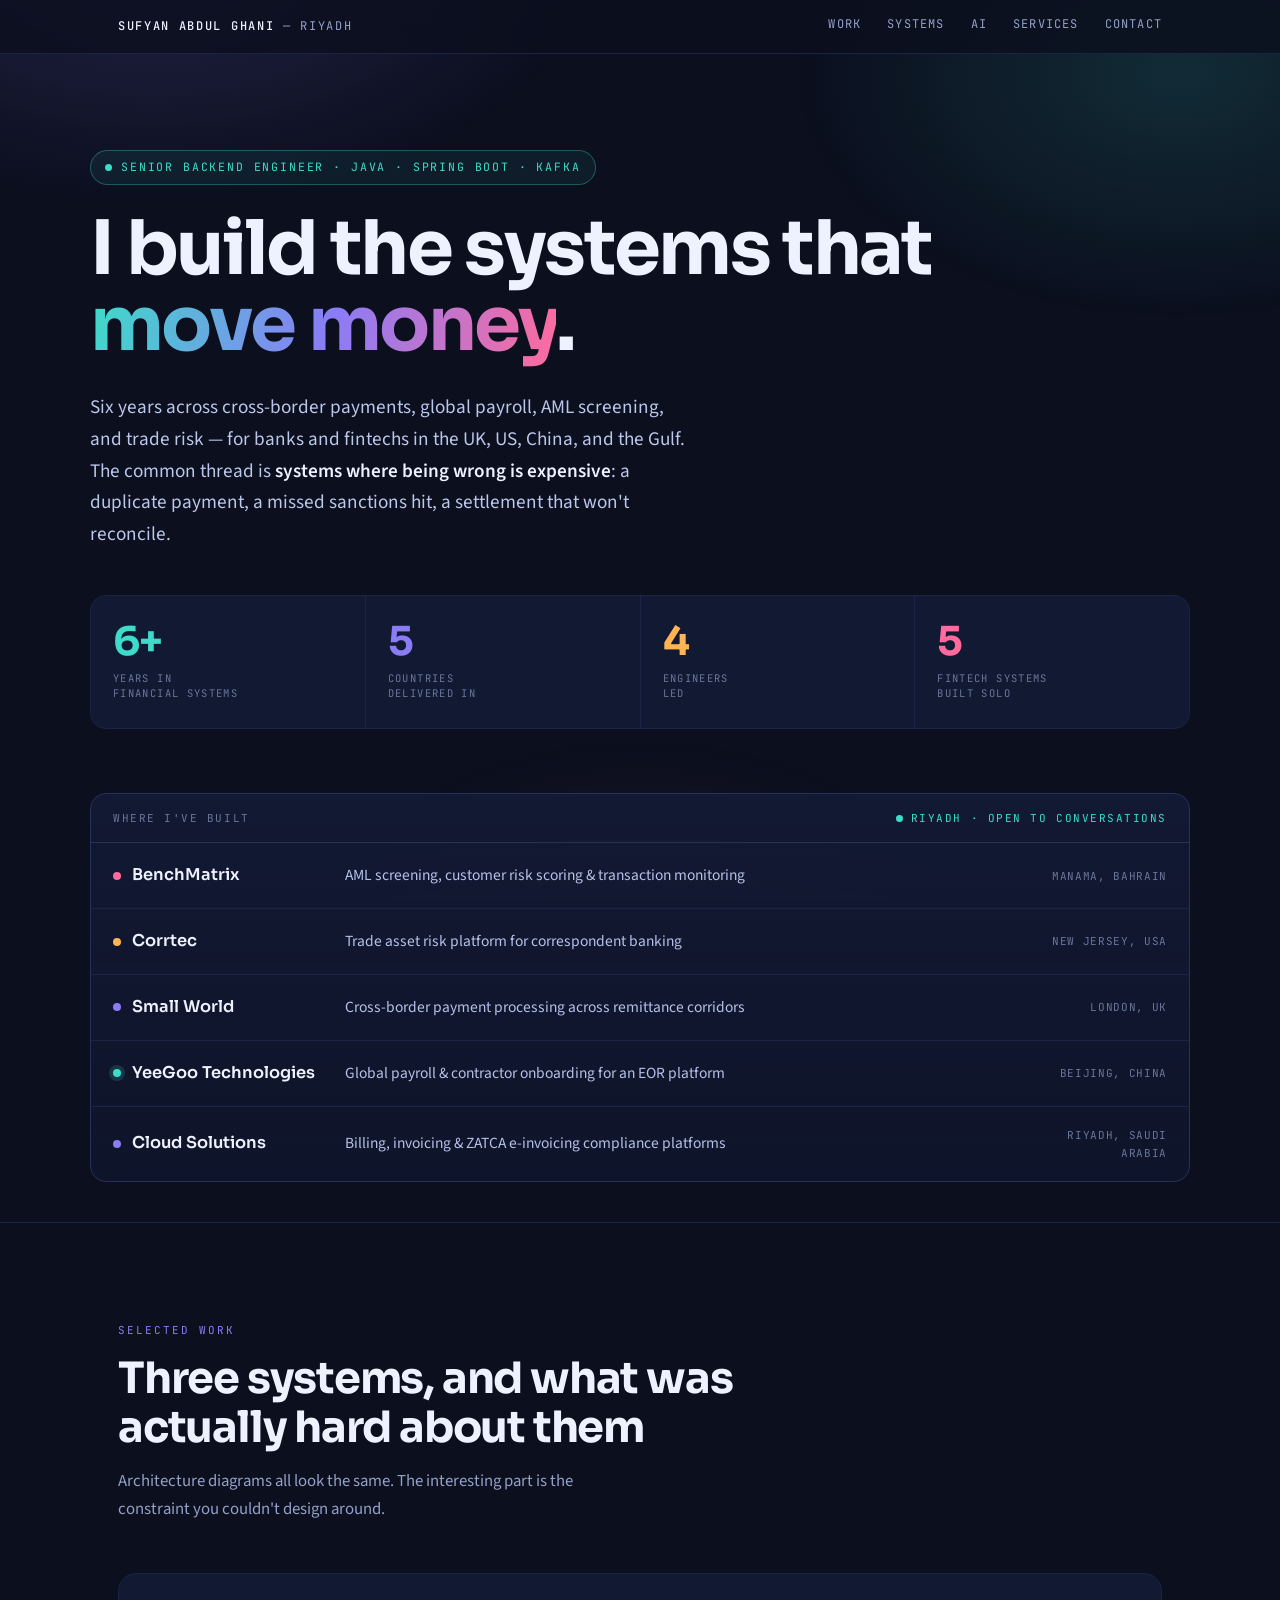
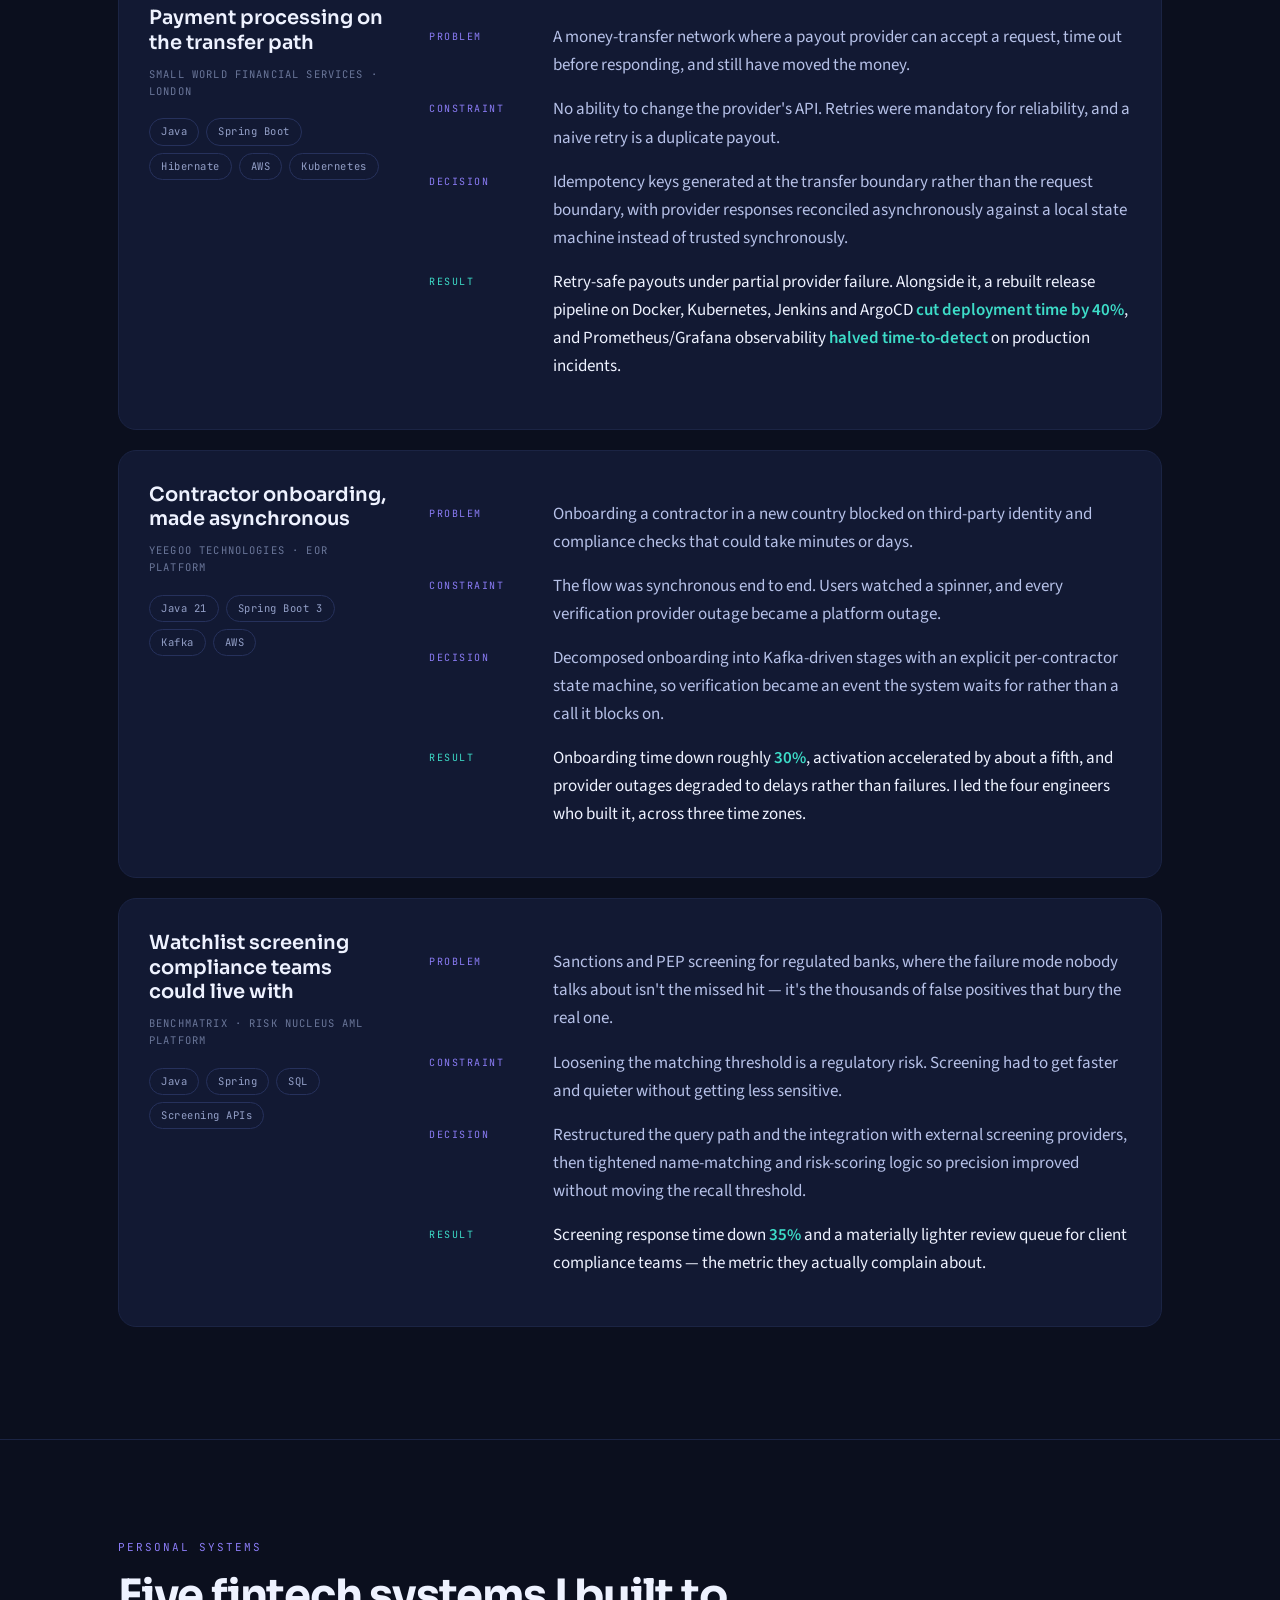
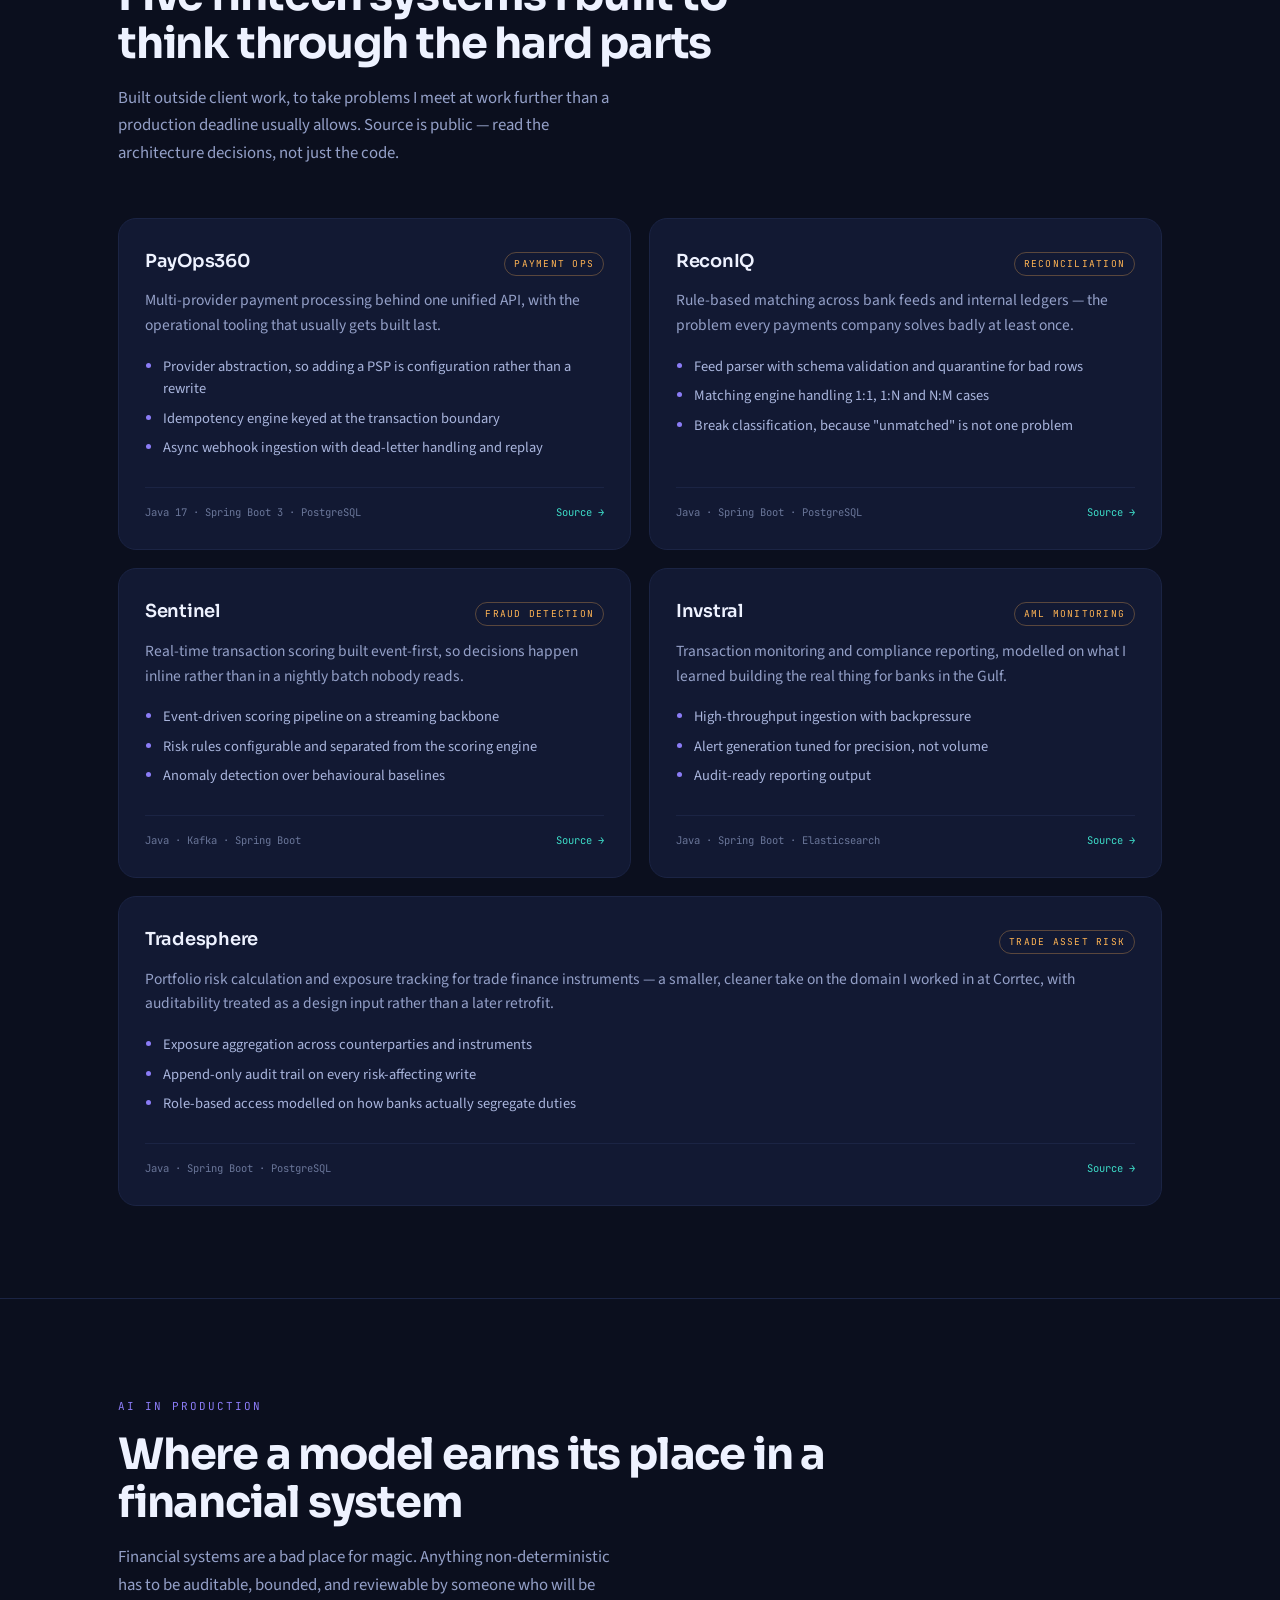
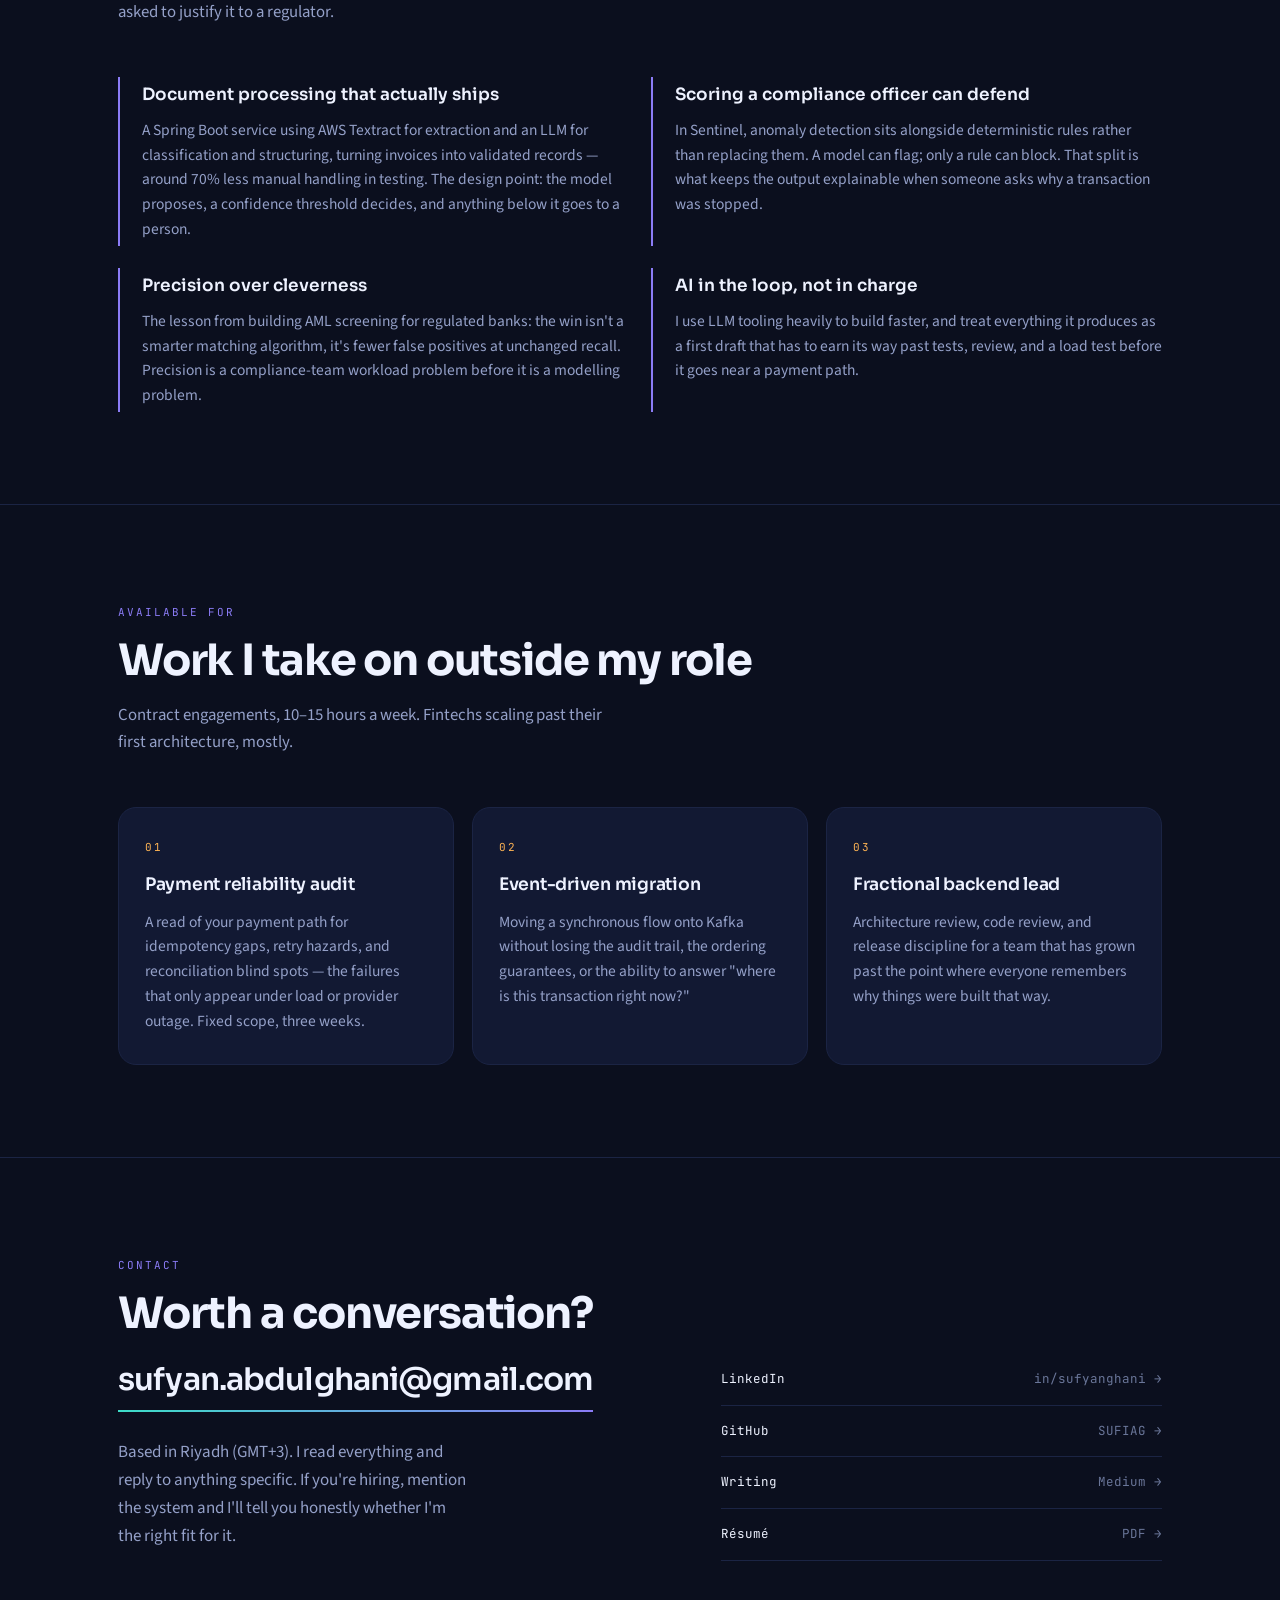
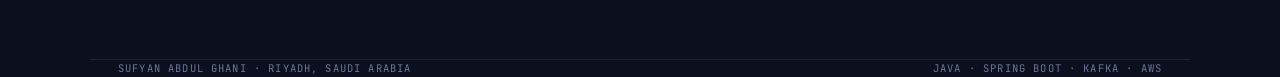
==== commit d0423415: "Update print statement from 'Hello' to 'Goodbye'" ====
--- a/index.html
+++ b/index.html
@@ -4,211 +4,228 @@
 <meta charset="utf-8">
 <meta name="viewport" content="width=device-width, initial-scale=1">
 <title>Sufyan Abdul Ghani — Backend systems for moving money</title>
-<meta name="description" content="Backend engineer building payment, payroll, and financial-compliance systems in Java, Spring Boot, and Kafka. Six years across cross-border transfers, global payroll, AML screening, and trade risk.">
+<meta name="description" content="Senior backend engineer with 6+ years building payment, payroll, and financial-compliance systems in Java, Spring Boot, and Kafka. Cross-border transfers, global payroll, AML screening, trade risk.">
+<meta name="author" content="Sufyan Abdul Ghani">
+<link rel="canonical" href="https://sufyanghani.com/">
+<meta property="og:type" content="website">
+<meta property="og:url" content="https://sufyanghani.com/">
 <meta property="og:title" content="Sufyan Abdul Ghani — Backend systems for moving money">
-<meta property="og:description" content="Java, Spring Boot, Kafka. Payments, payroll, and financial compliance.">
-<meta property="og:type" content="website">
+<meta property="og:description" content="6+ years building payments, payroll, and financial-compliance systems. Java · Spring Boot · Kafka · AWS. Riyadh.">
+<meta property="og:image" content="https://sufyanghani.com/og.png">
+<meta name="twitter:card" content="summary_large_image">
+<meta name="twitter:title" content="Sufyan Abdul Ghani — Backend systems for moving money">
+<meta name="twitter:description" content="6+ years building payments, payroll, and financial-compliance systems.">
+<meta name="twitter:image" content="https://sufyanghani.com/og.png">
+<meta name="theme-color" content="#0B0F1E">
 <link rel="preconnect" href="https://fonts.googleapis.com">
 <link rel="preconnect" href="https://fonts.gstatic.com" crossorigin>
-<link href="https://fonts.googleapis.com/css2?family=Bricolage+Grotesque:opsz,wght@12..96,400;12..96,600;12..96,700&family=JetBrains+Mono:wght@400;500;700&family=Source+Sans+3:ital,wght@0,400;0,600;1,400&display=swap" rel="stylesheet">
+<link href="https://fonts.googleapis.com/css2?family=Sora:wght@400;600;700&family=JetBrains+Mono:wght@400;500;700&family=Source+Sans+3:wght@400;600&display=swap" rel="stylesheet">
 <style>
   :root{
-    --ink:#0C1B24;
-    --ink-2:#112832;
-    --rule:#22414E;
-    --rule-soft:#1A333E;
-    --paper:#E4EDF1;
-    --muted:#8CA6B1;
-    --gold:#D9A441;
-    --mint:#7CC4A6;
-    --display:'Bricolage Grotesque',system-ui,sans-serif;
+    --bg:#0B0F1E;
+    --bg-2:#121933;
+    --bg-3:#161F3F;
+    --line:#26315C;
+    --line-soft:#1B2444;
+    --text:#EEF2FF;
+    --muted:#94A0C8;
+    --dim:#6A7699;
+    --cyan:#3DDCC8;
+    --violet:#8B7CF6;
+    --amber:#FFB454;
+    --pink:#FF6B9D;
+    --display:'Sora',system-ui,sans-serif;
     --body:'Source Sans 3',system-ui,sans-serif;
     --mono:'JetBrains Mono',ui-monospace,monospace;
-    --max:1080px;
   }
   *{box-sizing:border-box}
   html{scroll-behavior:smooth}
+  body{
+    margin:0;background:var(--bg);color:var(--text);
+    font-family:var(--body);font-size:17px;line-height:1.65;
+    -webkit-font-smoothing:antialiased;overflow-x:hidden;
+  }
+  a{color:inherit}
+  :focus-visible{outline:2px solid var(--cyan);outline-offset:4px;border-radius:3px}
+  .wrap{max-width:1100px;margin:0 auto;padding:0 28px}
+
+  /* ambient glow — pure CSS, no parallax */
+  body::before{
+    content:'';position:fixed;inset:0;pointer-events:none;z-index:0;
+    background:
+      radial-gradient(720px 420px at 12% -6%, rgba(139,124,246,.20), transparent 62%),
+      radial-gradient(620px 400px at 92% 8%, rgba(61,220,200,.14), transparent 62%),
+      radial-gradient(560px 380px at 50% 108%, rgba(255,107,157,.09), transparent 62%);
+  }
+  main,header,footer{position:relative;z-index:1}
+
+  /* ---------- reveal ---------- */
+  .rv{opacity:0;transform:translateY(22px);transition:opacity .7s cubic-bezier(.22,.8,.3,1),transform .7s cubic-bezier(.22,.8,.3,1)}
+  .rv.in{opacity:1;transform:none}
   @media (prefers-reduced-motion:reduce){
     html{scroll-behavior:auto}
+    .rv{opacity:1!important;transform:none!important;transition:none!important}
     *,*::before,*::after{animation-duration:.001ms!important;animation-iteration-count:1!important;transition-duration:.001ms!important}
   }
-  body{
-    margin:0;background:var(--ink);color:var(--paper);
-    font-family:var(--body);font-size:17px;line-height:1.62;
-    -webkit-font-smoothing:antialiased;
-  }
-  a{color:inherit}
-  :focus-visible{outline:2px solid var(--gold);outline-offset:3px;border-radius:2px}
-  .wrap{max-width:var(--max);margin:0 auto;padding:0 28px}
-
-  /* ---------- top bar ---------- */
-  .bar{
-    border-bottom:1px solid var(--rule-soft);
-    position:sticky;top:0;z-index:20;
-    background:rgba(12,27,36,.86);backdrop-filter:blur(10px);
-  }
-  .bar .wrap{display:flex;align-items:baseline;justify-content:space-between;gap:20px;padding-top:16px;padding-bottom:16px}
+
+  /* ---------- bar ---------- */
+  .bar{position:sticky;top:0;z-index:30;border-bottom:1px solid var(--line-soft);background:rgba(11,15,30,.82);backdrop-filter:blur(14px)}
+  .bar .wrap{display:flex;align-items:center;justify-content:space-between;gap:20px;padding:15px 28px}
   .mark{font-family:var(--mono);font-size:12px;letter-spacing:.14em;text-transform:uppercase;color:var(--muted)}
-  .mark b{color:var(--paper);font-weight:500}
-  .bar nav{display:flex;gap:22px;font-family:var(--mono);font-size:12px;letter-spacing:.08em;text-transform:uppercase}
-  .bar nav a{color:var(--muted);text-decoration:none;transition:color .2s}
-  .bar nav a:hover{color:var(--gold)}
-  @media(max-width:640px){.bar nav{display:none}}
+  .mark b{color:var(--text);font-weight:500}
+  .bar nav{display:flex;gap:26px;font-family:var(--mono);font-size:12px;letter-spacing:.1em;text-transform:uppercase}
+  .bar nav a{color:var(--muted);text-decoration:none;position:relative;padding-bottom:3px}
+  .bar nav a::after{content:'';position:absolute;left:0;bottom:0;width:0;height:1.5px;background:var(--cyan);transition:width .3s ease}
+  .bar nav a:hover{color:var(--text)}
+  .bar nav a:hover::after{width:100%}
+  @media(max-width:720px){.bar nav{display:none}}
 
   /* ---------- hero ---------- */
-  .hero{padding:88px 0 64px}
+  .hero{padding:96px 0 40px}
   .eyebrow{
-    font-family:var(--mono);font-size:12px;letter-spacing:.16em;text-transform:uppercase;
-    color:var(--gold);margin:0 0 22px;
-  }
+    display:inline-flex;align-items:center;gap:9px;
+    font-family:var(--mono);font-size:11.5px;letter-spacing:.16em;text-transform:uppercase;
+    color:var(--cyan);margin:0 0 26px;padding:7px 14px;
+    border:1px solid rgba(61,220,200,.32);border-radius:100px;background:rgba(61,220,200,.07);
+  }
+  .dot{width:7px;height:7px;border-radius:50%;background:var(--cyan);animation:pulse 2.4s ease-in-out infinite}
+  @keyframes pulse{0%,100%{opacity:1;transform:scale(1)}50%{opacity:.45;transform:scale(.8)}}
   h1{
-    font-family:var(--display);font-weight:600;
-    font-size:clamp(2.4rem,6.4vw,4.4rem);line-height:1.02;letter-spacing:-.025em;
-    margin:0 0 26px;max-width:16ch;
-  }
-  h1 em{font-style:normal;color:var(--gold)}
-  .lede{font-size:1.16rem;max-width:56ch;color:#C6D6DD;margin:0 0 38px}
-  .lede strong{color:var(--paper);font-weight:600}
-
-  /* ---------- the ledger (signature) ---------- */
-  .ledger{
-    border:1px solid var(--rule);background:var(--ink-2);
-    font-family:var(--mono);font-size:13px;
-    margin:56px 0 0;overflow-x:auto;
-  }
-  .ledger-head{
-    display:flex;justify-content:space-between;align-items:center;gap:16px;
-    padding:12px 18px;border-bottom:1px solid var(--rule);
-    font-size:11px;letter-spacing:.14em;text-transform:uppercase;color:var(--muted);
-  }
-  .ledger-head .status{color:var(--mint)}
-  .ledger-body{min-width:660px}
-  .entry{
-    display:grid;grid-template-columns:104px 1fr 172px 92px;
-    gap:16px;padding:11px 18px;border-bottom:1px solid var(--rule-soft);
-    opacity:0;transform:translateY(5px);
-    animation:post .42s ease forwards;
-  }
-  .entry:last-child{border-bottom:0}
-  .entry .date{color:var(--muted)}
-  .entry .desc{color:var(--paper)}
-  .entry .desc span{color:var(--muted)}
-  .entry .ref{color:var(--muted);letter-spacing:.02em}
-  .entry .amt{text-align:right;color:var(--mint);font-weight:500}
-  .entry.now .amt{color:var(--gold)}
-  @keyframes post{to{opacity:1;transform:none}}
-  .ledger-foot{
-    display:flex;justify-content:space-between;gap:16px;
-    padding:13px 18px;border-top:1px solid var(--rule);
-    font-size:11px;letter-spacing:.1em;text-transform:uppercase;color:var(--muted);
-  }
-  .ledger-foot b{color:var(--mint);font-weight:500}
-  @media(max-width:700px){
-    .ledger{font-size:12px}
-    .entry{grid-template-columns:88px 1fr 140px 78px;gap:12px;padding:10px 14px}
-  }
-
-  /* ---------- generic section ---------- */
-  section{padding:84px 0;border-top:1px solid var(--rule-soft)}
-  .sec-label{
-    font-family:var(--mono);font-size:11px;letter-spacing:.18em;text-transform:uppercase;
-    color:var(--gold);margin:0 0 14px;
-  }
-  h2{
-    font-family:var(--display);font-weight:600;letter-spacing:-.02em;
-    font-size:clamp(1.7rem,3.6vw,2.5rem);line-height:1.1;margin:0 0 14px;max-width:20ch;
-  }
-  .sec-intro{color:var(--muted);max-width:58ch;margin:0 0 46px}
-
-  /* ---------- case studies ---------- */
+    font-family:var(--display);font-weight:700;
+    font-size:clamp(2.5rem,6.6vw,4.7rem);line-height:1.02;letter-spacing:-.035em;
+    margin:0 0 28px;max-width:15ch;
+  }
+  .grad{
+    background:linear-gradient(102deg,var(--cyan) 0%,var(--violet) 52%,var(--pink) 100%);
+    -webkit-background-clip:text;background-clip:text;color:transparent;
+  }
+  .lede{font-size:1.2rem;max-width:60ch;color:#BCC7EC;margin:0 0 44px}
+  .lede strong{color:var(--text);font-weight:600}
+
+  /* ---------- stats ---------- */
+  .stats{display:grid;grid-template-columns:repeat(4,1fr);gap:1px;background:var(--line-soft);border:1px solid var(--line-soft);border-radius:16px;overflow:hidden}
+  .stat{background:var(--bg-2);padding:26px 22px;transition:background .3s ease}
+  .stat:hover{background:var(--bg-3)}
+  .stat .n{font-family:var(--display);font-weight:700;font-size:2.5rem;line-height:1;letter-spacing:-.03em;color:var(--cyan)}
+  .stat:nth-child(2) .n{color:var(--violet)}
+  .stat:nth-child(3) .n{color:var(--amber)}
+  .stat:nth-child(4) .n{color:var(--pink)}
+  .stat .l{margin-top:9px;font-family:var(--mono);font-size:10.5px;letter-spacing:.13em;text-transform:uppercase;color:var(--dim);line-height:1.5}
+  @media(max-width:820px){.stats{grid-template-columns:repeat(2,1fr)}}
+
+  /* ---------- track ---------- */
+  .track{margin:64px 0 0;border:1px solid var(--line);border-radius:16px;background:linear-gradient(180deg,var(--bg-2),rgba(18,25,51,.55));overflow:hidden}
+  .track-head{display:flex;justify-content:space-between;align-items:center;gap:16px;padding:15px 22px;border-bottom:1px solid var(--line);font-family:var(--mono);font-size:11px;letter-spacing:.14em;text-transform:uppercase;color:var(--dim)}
+  .track-head .live{color:var(--cyan);display:inline-flex;align-items:center;gap:8px}
+  .row{
+    display:grid;grid-template-columns:210px 1fr 150px;gap:22px;align-items:center;
+    padding:19px 22px;border-bottom:1px solid var(--line-soft);
+    transition:background .3s ease,padding-left .3s ease;
+  }
+  .row:last-child{border-bottom:0}
+  .row:hover{background:rgba(139,124,246,.07);padding-left:28px}
+  .row .co{font-family:var(--display);font-weight:600;font-size:1.02rem;display:flex;align-items:center;gap:11px}
+  .row .co i{width:8px;height:8px;border-radius:50%;background:var(--violet);flex:none}
+  .row:nth-child(2) .co i{background:var(--pink)}
+  .row:nth-child(3) .co i{background:var(--amber)}
+  .row:nth-child(4) .co i{background:var(--violet)}
+  .row:nth-child(5) .co i{background:var(--cyan);box-shadow:0 0 0 4px rgba(61,220,200,.16)}
+  .row .what{color:#B6C1E8;font-size:15.5px}
+  .row .loc{font-family:var(--mono);font-size:11px;letter-spacing:.06em;text-transform:uppercase;color:var(--dim);text-align:right}
+  @media(max-width:760px){
+    .row{grid-template-columns:1fr;gap:6px;padding:17px 18px}
+    .row:hover{padding-left:22px}
+    .row .loc{text-align:left}
+  }
+
+  /* ---------- sections ---------- */
+  section{padding:92px 0;border-top:1px solid var(--line-soft)}
+  .sec-label{display:inline-block;font-family:var(--mono);font-size:11px;letter-spacing:.18em;text-transform:uppercase;color:var(--violet);margin:0 0 16px}
+  h2{font-family:var(--display);font-weight:700;letter-spacing:-.028em;font-size:clamp(1.8rem,3.8vw,2.7rem);line-height:1.12;margin:0 0 16px;max-width:22ch}
+  .sec-intro{color:var(--muted);max-width:62ch;margin:0 0 50px;font-size:1.05rem}
+
+  /* ---------- cases ---------- */
   .case{
-    border-top:1px solid var(--rule-soft);padding:34px 0;
-    display:grid;grid-template-columns:220px 1fr;gap:44px;
-  }
-  .case:last-of-type{border-bottom:1px solid var(--rule-soft)}
-  .case-meta .name{
-    font-family:var(--display);font-weight:600;font-size:1.22rem;line-height:1.2;margin:0 0 8px;
-  }
-  .case-meta .org{font-family:var(--mono);font-size:11px;letter-spacing:.1em;text-transform:uppercase;color:var(--muted)}
-  .stack{display:flex;flex-wrap:wrap;gap:6px;margin-top:16px}
-  .stack span{
-    font-family:var(--mono);font-size:10.5px;letter-spacing:.06em;
-    border:1px solid var(--rule);color:var(--muted);padding:3px 8px;
-  }
-  .beat{display:grid;grid-template-columns:96px 1fr;gap:18px;margin-bottom:15px}
-  .beat dt{
-    font-family:var(--mono);font-size:10.5px;letter-spacing:.14em;text-transform:uppercase;
-    color:var(--gold);padding-top:5px;
-  }
-  .beat dd{margin:0;color:#C6D6DD}
-  .beat.result dd{color:var(--paper)}
-  .beat.result dd b{color:var(--mint);font-weight:600}
-  @media(max-width:760px){
-    .case{grid-template-columns:1fr;gap:22px}
-    .beat{grid-template-columns:1fr;gap:4px}
+    border:1px solid var(--line-soft);border-radius:18px;background:var(--bg-2);
+    padding:32px 30px;margin-bottom:20px;
+    display:grid;grid-template-columns:240px 1fr;gap:40px;
+    transition:border-color .35s ease,transform .35s ease,background .35s ease;
+  }
+  .case:hover{border-color:rgba(139,124,246,.5);transform:translateY(-4px);background:var(--bg-3)}
+  .case-meta .name{font-family:var(--display);font-weight:600;font-size:1.22rem;line-height:1.25;margin:0 0 9px}
+  .case-meta .org{font-family:var(--mono);font-size:10.5px;letter-spacing:.11em;text-transform:uppercase;color:var(--dim)}
+  .stack{display:flex;flex-wrap:wrap;gap:7px;margin-top:18px}
+  .stack span{font-family:var(--mono);font-size:10.5px;letter-spacing:.05em;border:1px solid var(--line);border-radius:100px;color:var(--muted);padding:4px 11px;transition:border-color .25s,color .25s}
+  .case:hover .stack span{border-color:rgba(61,220,200,.4);color:var(--cyan)}
+  .beat{display:grid;grid-template-columns:104px 1fr;gap:20px;margin-bottom:16px}
+  .beat:last-child{margin-bottom:0}
+  .beat dt{font-family:var(--mono);font-size:10px;letter-spacing:.15em;text-transform:uppercase;color:var(--violet);padding-top:6px}
+  .beat.result dt{color:var(--cyan)}
+  .beat dd{margin:0;color:#B6C1E8}
+  .beat.result dd{color:var(--text)}
+  .beat.result dd b{color:var(--cyan);font-weight:600}
+  @media(max-width:820px){
+    .case{grid-template-columns:1fr;gap:24px;padding:26px 22px}
+    .beat{grid-template-columns:1fr;gap:5px}
     .beat dt{padding-top:0}
   }
 
-  /* ---------- systems grid ---------- */
-  .systems{display:grid;grid-template-columns:repeat(2,1fr);gap:1px;background:var(--rule-soft);border:1px solid var(--rule-soft)}
-  .sys{background:var(--ink);padding:26px 24px;display:flex;flex-direction:column}
-  .sys-top{display:flex;justify-content:space-between;align-items:baseline;gap:12px;margin-bottom:10px}
-  .sys h3{font-family:var(--display);font-weight:600;font-size:1.1rem;margin:0;letter-spacing:-.01em}
-  .sys .kind{font-family:var(--mono);font-size:10px;letter-spacing:.12em;text-transform:uppercase;color:#5C7783;white-space:nowrap}
-  .sys p{margin:0 0 16px;color:var(--muted);font-size:15.5px;line-height:1.56}
-  .sys ul{margin:0 0 18px;padding-left:16px;color:#B4C8D1;font-size:14.5px;line-height:1.5}
-  .sys ul li{margin-bottom:5px}
-  .sys .foot{margin-top:auto;display:flex;justify-content:space-between;align-items:center;gap:12px;font-family:var(--mono);font-size:11px;color:#5C7783}
-  .sys .foot a{color:var(--gold);text-decoration:none}
+  /* ---------- systems ---------- */
+  .systems{display:grid;grid-template-columns:repeat(2,1fr);gap:18px}
+  .sys{
+    border:1px solid var(--line-soft);border-radius:18px;background:var(--bg-2);
+    padding:28px 26px;display:flex;flex-direction:column;position:relative;overflow:hidden;
+    transition:border-color .35s ease,transform .35s ease;
+  }
+  .sys::before{content:'';position:absolute;top:0;left:0;right:0;height:2px;background:linear-gradient(90deg,var(--cyan),var(--violet));opacity:0;transition:opacity .35s ease}
+  .sys:hover{border-color:rgba(61,220,200,.42);transform:translateY(-4px)}
+  .sys:hover::before{opacity:1}
+  .sys-top{display:flex;justify-content:space-between;align-items:baseline;gap:14px;margin-bottom:12px}
+  .sys h3{font-family:var(--display);font-weight:600;font-size:1.12rem;margin:0;letter-spacing:-.015em}
+  .sys .kind{font-family:var(--mono);font-size:9.5px;letter-spacing:.13em;text-transform:uppercase;color:var(--amber);white-space:nowrap;border:1px solid rgba(255,180,84,.3);border-radius:100px;padding:3px 9px}
+  .sys p{margin:0 0 18px;color:var(--muted);font-size:15.5px;line-height:1.6}
+  .sys ul{margin:0 0 20px;padding-left:18px;color:#A9B5DD;font-size:14.5px;line-height:1.55}
+  .sys ul li{margin-bottom:7px}
+  .sys ul li::marker{color:var(--violet)}
+  .sys .foot{margin-top:auto;display:flex;justify-content:space-between;align-items:center;gap:12px;font-family:var(--mono);font-size:10.5px;color:var(--dim);padding-top:16px;border-top:1px solid var(--line-soft)}
+  .sys .foot a{color:var(--cyan);text-decoration:none}
   .sys .foot a:hover{text-decoration:underline}
-  @media(max-width:760px){.systems{grid-template-columns:1fr}}
-
-  /* ---------- AI ---------- */
-  .ai-grid{display:grid;grid-template-columns:1fr 1fr;gap:34px}
-  .ai-note{border-left:2px solid var(--gold);padding-left:20px}
-  .ai-note h3{font-family:var(--display);font-weight:600;font-size:1.06rem;margin:0 0 8px}
-  .ai-note p{margin:0;color:var(--muted);font-size:15.5px;line-height:1.56}
-  @media(max-width:760px){.ai-grid{grid-template-columns:1fr;gap:26px}}
-
-  /* ---------- testimonials ---------- */
-  .quotes{display:grid;grid-template-columns:repeat(2,1fr);gap:22px}
-  .quote{border:1px solid var(--rule);background:var(--ink-2);padding:26px 24px;display:flex;flex-direction:column}
-  .quote blockquote{margin:0 0 20px;font-size:1.02rem;line-height:1.6;color:var(--paper)}
-  .quote .who{margin-top:auto;font-family:var(--mono);font-size:11px;line-height:1.7;color:var(--muted);letter-spacing:.04em}
-  .quote .who b{display:block;color:var(--paper);font-weight:500;font-size:12px;letter-spacing:.06em;text-transform:uppercase}
-  @media(max-width:760px){.quotes{grid-template-columns:1fr}}
+  @media(max-width:820px){.systems{grid-template-columns:1fr}}
+
+  /* ---------- ai ---------- */
+  .ai-grid{display:grid;grid-template-columns:1fr 1fr;gap:22px}
+  .ai-note{border-left:2px solid var(--violet);padding:4px 0 4px 22px;transition:border-color .3s,padding-left .3s}
+  .ai-note:hover{border-color:var(--cyan);padding-left:28px}
+  .ai-note h3{font-family:var(--display);font-weight:600;font-size:1.06rem;margin:0 0 9px}
+  .ai-note p{margin:0;color:var(--muted);font-size:15.5px;line-height:1.6}
+  @media(max-width:820px){.ai-grid{grid-template-columns:1fr;gap:26px}}
 
   /* ---------- services ---------- */
-  .services{display:grid;grid-template-columns:repeat(3,1fr);gap:1px;background:var(--rule-soft);border:1px solid var(--rule-soft)}
-  .svc{background:var(--ink);padding:28px 24px}
-  .svc h3{font-family:var(--display);font-weight:600;font-size:1.08rem;margin:0 0 10px;letter-spacing:-.01em}
-  .svc p{margin:0;color:var(--muted);font-size:15.5px;line-height:1.58}
-  @media(max-width:760px){.services{grid-template-columns:1fr}}
+  .services{display:grid;grid-template-columns:repeat(3,1fr);gap:18px}
+  .svc{border:1px solid var(--line-soft);border-radius:18px;background:var(--bg-2);padding:30px 26px;transition:border-color .35s,transform .35s}
+  .svc:hover{border-color:rgba(255,180,84,.45);transform:translateY(-4px)}
+  .svc .num{font-family:var(--mono);font-size:11px;color:var(--amber);letter-spacing:.14em;margin-bottom:14px;display:block}
+  .svc h3{font-family:var(--display);font-weight:600;font-size:1.08rem;margin:0 0 11px;letter-spacing:-.015em}
+  .svc p{margin:0;color:var(--muted);font-size:15.5px;line-height:1.6}
+  @media(max-width:820px){.services{grid-template-columns:1fr}}
 
   /* ---------- contact ---------- */
-  .contact-grid{display:grid;grid-template-columns:1.3fr 1fr;gap:48px;align-items:start}
+  .contact-grid{display:grid;grid-template-columns:1.25fr 1fr;gap:52px;align-items:start}
   .big-link{
-    font-family:var(--display);font-weight:600;letter-spacing:-.02em;
-    font-size:clamp(1.4rem,3.6vw,2.1rem);
-    color:var(--paper);text-decoration:none;border-bottom:2px solid var(--gold);
-    padding-bottom:3px;display:inline-block;transition:color .2s;word-break:break-word;
-  }
-  .big-link:hover{color:var(--gold)}
-  .links{list-style:none;margin:0;padding:0;font-family:var(--mono);font-size:13px}
-  .links li{border-bottom:1px solid var(--rule-soft)}
-  .links a{
-    display:flex;justify-content:space-between;gap:14px;padding:13px 0;
-    text-decoration:none;color:var(--muted);transition:color .2s;
-  }
-  .links a:hover{color:var(--gold)}
-  .links a b{color:var(--paper);font-weight:400}
-  @media(max-width:760px){.contact-grid{grid-template-columns:1fr;gap:34px}}
-
-  footer{
-    border-top:1px solid var(--rule-soft);padding:26px 0 42px;
-    font-family:var(--mono);font-size:11px;letter-spacing:.1em;text-transform:uppercase;color:#5C7783;
-    display:flex;justify-content:space-between;gap:16px;flex-wrap:wrap;
-  }
+    font-family:var(--display);font-weight:600;letter-spacing:-.028em;
+    font-size:clamp(1.25rem,3.3vw,1.95rem);color:var(--text);text-decoration:none;
+    display:inline-block;word-break:break-word;position:relative;padding-bottom:6px;
+  }
+  .big-link::after{content:'';position:absolute;left:0;bottom:0;width:100%;height:2px;background:linear-gradient(90deg,var(--cyan),var(--violet))}
+  .big-link:hover{color:var(--cyan)}
+  .links{list-style:none;margin:0;padding:0;font-family:var(--mono);font-size:12.5px}
+  .links li{border-bottom:1px solid var(--line-soft)}
+  .links a{display:flex;justify-content:space-between;gap:14px;padding:15px 0;text-decoration:none;color:var(--dim);transition:color .25s,padding-left .25s}
+  .links a:hover{color:var(--cyan);padding-left:8px}
+  .links a b{color:var(--text);font-weight:400}
+  @media(max-width:820px){.contact-grid{grid-template-columns:1fr;gap:36px}}
+
+  footer{border-top:1px solid var(--line-soft);padding:30px 0 48px;font-family:var(--mono);font-size:10.5px;letter-spacing:.11em;text-transform:uppercase;color:var(--dim);display:flex;justify-content:space-between;gap:16px;flex-wrap:wrap}
 </style>
 </head>
 <body>
@@ -220,6 +237,7 @@
       <a href="#work">Work</a>
       <a href="#systems">Systems</a>
       <a href="#ai">AI</a>
+      <a href="#services">Services</a>
       <a href="#contact">Contact</a>
     </nav>
   </div>
@@ -227,70 +245,62 @@
 
 <main>
   <div class="wrap hero">
-    <p class="eyebrow">Backend engineer · Java · Spring Boot · Kafka</p>
-    <h1>I build the systems that <em>move money</em>.</h1>
-    <p class="lede">
+    <p class="eyebrow rv"><span class="dot"></span> Senior Backend Engineer · Java · Spring Boot · Kafka</p>
+    <h1 class="rv">I build the systems that <span class="grad">move money</span>.</h1>
+    <p class="lede rv">
       Six years across cross-border payments, global payroll, AML screening, and trade risk —
       for banks and fintechs in the UK, US, China, and the Gulf. The common thread is
       <strong>systems where being wrong is expensive</strong>: a duplicate payment, a missed
       sanctions hit, a settlement that won't reconcile.
     </p>
 
-    <!-- SIGNATURE: career as a posted reconciliation ledger -->
-    <div class="ledger" role="region" aria-label="Career history, shown as ledger entries">
-      <div class="ledger-head">
-        <span>Ledger — engineering history</span>
-        <span class="status">● Reconciled</span>
-      </div>
-      <div class="ledger-body">
-        <div class="entry" style="animation-delay:.10s">
-          <span class="date">2020–2022</span>
-          <span class="desc">AML screening &amp; transaction monitoring <span>— Risk Nucleus</span></span>
-          <span class="ref">BenchMatrix · Bahrain</span>
-          <span class="amt">2 yrs</span>
-        </div>
-        <div class="entry" style="animation-delay:.22s">
-          <span class="date">2022–2023</span>
-          <span class="desc">Trade asset risk platform <span>— CorrRisk</span></span>
-          <span class="ref">Corrtec · New Jersey</span>
-          <span class="amt">1 yr</span>
-        </div>
-        <div class="entry" style="animation-delay:.34s">
-          <span class="date">2023–2024</span>
-          <span class="desc">Cross-border payment processing <span>— remittance corridors</span></span>
-          <span class="ref">Small World · London</span>
-          <span class="amt">1 yr</span>
-        </div>
-        <div class="entry" style="animation-delay:.46s">
-          <span class="date">2024–2026</span>
-          <span class="desc">Global payroll &amp; contractor onboarding <span>— EOR platform</span></span>
-          <span class="ref">YeeGoo · Beijing</span>
-          <span class="amt">2 yrs</span>
-        </div>
-        <div class="entry now" style="animation-delay:.58s">
-          <span class="date">2026–</span>
-          <span class="desc">Senior Software Engineer <span>— [EDIT: current focus]</span></span>
-          <span class="ref">Cloud Solutions · Riyadh</span>
-          <span class="amt">Open</span>
-        </div>
-      </div>
-      <div class="ledger-foot">
-        <span>5 entries · 4 countries · 1 domain</span>
-        <span>Balance: <b>6 years in financial systems</b></span>
+    <div class="stats rv">
+      <div class="stat"><div class="n" data-count="6" data-suffix="+">0</div><div class="l">Years in<br>financial systems</div></div>
+      <div class="stat"><div class="n" data-count="5">0</div><div class="l">Countries<br>delivered in</div></div>
+      <div class="stat"><div class="n" data-count="4">0</div><div class="l">Engineers<br>led</div></div>
+      <div class="stat"><div class="n" data-count="5">0</div><div class="l">Fintech systems<br>built solo</div></div>
+    </div>
+
+    <div class="track rv">
+      <div class="track-head">
+        <span>Where I've built</span>
+        <span class="live"><span class="dot"></span> Riyadh · Open to conversations</span>
+      </div>
+      <div class="row">
+        <span class="co"><i></i>BenchMatrix</span>
+        <span class="what">AML screening, customer risk scoring &amp; transaction monitoring</span>
+        <span class="loc">Manama, Bahrain</span>
+      </div>
+      <div class="row">
+        <span class="co"><i></i>Corrtec</span>
+        <span class="what">Trade asset risk platform for correspondent banking</span>
+        <span class="loc">New Jersey, USA</span>
+      </div>
+      <div class="row">
+        <span class="co"><i></i>Small World</span>
+        <span class="what">Cross-border payment processing across remittance corridors</span>
+        <span class="loc">London, UK</span>
+      </div>
+      <div class="row">
+        <span class="co"><i></i>YeeGoo Technologies</span>
+        <span class="what">Global payroll &amp; contractor onboarding for an EOR platform</span>
+        <span class="loc">Beijing, China</span>
+      </div>
+      <div class="row">
+        <span class="co"><i></i>Cloud Solutions</span>
+        <span class="what">Billing, invoicing &amp; ZATCA e-invoicing compliance platforms</span>
+        <span class="loc">Riyadh, Saudi Arabia</span>
       </div>
     </div>
   </div>
 
   <section id="work">
     <div class="wrap">
-      <p class="sec-label">Selected work</p>
-      <h2>Three systems, and what was actually hard about them</h2>
-      <p class="sec-intro">
-        Architecture diagrams all look the same. The interesting part is the constraint you
-        couldn't design around.
-      </p>
-
-      <article class="case">
+      <p class="sec-label rv">Selected work</p>
+      <h2 class="rv">Three systems, and what was actually hard about them</h2>
+      <p class="sec-intro rv">Architecture diagrams all look the same. The interesting part is the constraint you couldn't design around.</p>
+
+      <article class="case rv">
         <div class="case-meta">
           <h3 class="name">Payment processing on the transfer path</h3>
           <p class="org">Small World Financial Services · London</p>
@@ -300,33 +310,33 @@
           <div class="beat"><dt>Problem</dt><dd>A money-transfer network where a payout provider can accept a request, time out before responding, and still have moved the money.</dd></div>
           <div class="beat"><dt>Constraint</dt><dd>No ability to change the provider's API. Retries were mandatory for reliability, and a naive retry is a duplicate payout.</dd></div>
           <div class="beat"><dt>Decision</dt><dd>Idempotency keys generated at the transfer boundary rather than the request boundary, with provider responses reconciled asynchronously against a local state machine instead of trusted synchronously.</dd></div>
-          <div class="beat result"><dt>Result</dt><dd>Retry-safe payouts under partial provider failure. Alongside it, a rebuilt release pipeline on Docker, Kubernetes, Jenkins, and ArgoCD <b>cut deployment time by 40%</b>, and Prometheus/Grafana observability <b>halved time-to-detect</b> on production incidents.</dd></div>
+          <div class="beat result"><dt>Result</dt><dd>Retry-safe payouts under partial provider failure. Alongside it, a rebuilt release pipeline on Docker, Kubernetes, Jenkins and ArgoCD <b>cut deployment time by 40%</b>, and Prometheus/Grafana observability <b>halved time-to-detect</b> on production incidents.</dd></div>
         </dl>
       </article>
 
-      <article class="case">
+      <article class="case rv">
         <div class="case-meta">
           <h3 class="name">Contractor onboarding, made asynchronous</h3>
-          <p class="org">YeeGoo Technologies · Employer of Record platform</p>
+          <p class="org">YeeGoo Technologies · EOR platform</p>
           <div class="stack"><span>Java 21</span><span>Spring Boot 3</span><span>Kafka</span><span>AWS</span></div>
         </div>
         <dl>
-          <div class="beat"><dt>Problem</dt><dd>Onboarding an independent contractor in a new country blocked on third-party identity and compliance checks that could take minutes or days.</dd></div>
+          <div class="beat"><dt>Problem</dt><dd>Onboarding a contractor in a new country blocked on third-party identity and compliance checks that could take minutes or days.</dd></div>
           <div class="beat"><dt>Constraint</dt><dd>The flow was synchronous end to end. Users watched a spinner, and every verification provider outage became a platform outage.</dd></div>
-          <div class="beat"><dt>Decision</dt><dd>Decomposed onboarding into Kafka-driven stages with an explicit per-contractor state machine, so verification became an event the system waits for rather than a call it blocks on — with real-time status surfaced instead of a spinner.</dd></div>
-          <div class="beat result"><dt>Result</dt><dd>Contractor activation accelerated by roughly a fifth, onboarding time down about <b>30%</b>, and provider outages degraded to delays rather than failures. I led the four engineers who built it, across three time zones.</dd></div>
+          <div class="beat"><dt>Decision</dt><dd>Decomposed onboarding into Kafka-driven stages with an explicit per-contractor state machine, so verification became an event the system waits for rather than a call it blocks on.</dd></div>
+          <div class="beat result"><dt>Result</dt><dd>Onboarding time down roughly <b>30%</b>, activation accelerated by about a fifth, and provider outages degraded to delays rather than failures. I led the four engineers who built it, across three time zones.</dd></div>
         </dl>
       </article>
 
-      <article class="case">
+      <article class="case rv">
         <div class="case-meta">
-          <h3 class="name">Watchlist screening that compliance teams could live with</h3>
+          <h3 class="name">Watchlist screening compliance teams could live with</h3>
           <p class="org">BenchMatrix · Risk Nucleus AML platform</p>
-          <div class="stack"><span>Java</span><span>Spring</span><span>SQL</span><span>Third-party screening APIs</span></div>
+          <div class="stack"><span>Java</span><span>Spring</span><span>SQL</span><span>Screening APIs</span></div>
         </div>
         <dl>
           <div class="beat"><dt>Problem</dt><dd>Sanctions and PEP screening for regulated banks, where the failure mode nobody talks about isn't the missed hit — it's the thousands of false positives that bury the real one.</dd></div>
-          <div class="beat"><dt>Constraint</dt><dd>Loosening the matching threshold is a regulatory risk. The screening had to get faster and quieter without getting less sensitive.</dd></div>
+          <div class="beat"><dt>Constraint</dt><dd>Loosening the matching threshold is a regulatory risk. Screening had to get faster and quieter without getting less sensitive.</dd></div>
           <div class="beat"><dt>Decision</dt><dd>Restructured the query path and the integration with external screening providers, then tightened name-matching and risk-scoring logic so precision improved without moving the recall threshold.</dd></div>
           <div class="beat result"><dt>Result</dt><dd>Screening response time down <b>35%</b> and a materially lighter review queue for client compliance teams — the metric they actually complain about.</dd></div>
         </dl>
@@ -336,15 +346,12 @@
 
   <section id="systems">
     <div class="wrap">
-      <p class="sec-label">Personal systems</p>
-      <h2>Five fintech systems I built to think through the hard parts</h2>
-      <p class="sec-intro">
-        Built outside client work, to take problems I meet at work further than a production
-        deadline usually allows. Source is public — read the architecture decisions, not just the code.
-      </p>
+      <p class="sec-label rv">Personal systems</p>
+      <h2 class="rv">Five fintech systems I built to think through the hard parts</h2>
+      <p class="sec-intro rv">Built outside client work, to take problems I meet at work further than a production deadline usually allows. Source is public — read the architecture decisions, not just the code.</p>
 
       <div class="systems">
-        <div class="sys">
+        <div class="sys rv">
           <div class="sys-top"><h3>PayOps360</h3><span class="kind">Payment ops</span></div>
           <p>Multi-provider payment processing behind one unified API, with the operational tooling that usually gets built last.</p>
           <ul>
@@ -355,7 +362,7 @@
           <div class="foot"><span>Java 17 · Spring Boot 3 · PostgreSQL</span><a href="https://github.com/SUFIAG/payOps360">Source →</a></div>
         </div>
 
-        <div class="sys">
+        <div class="sys rv">
           <div class="sys-top"><h3>ReconIQ</h3><span class="kind">Reconciliation</span></div>
           <p>Rule-based matching across bank feeds and internal ledgers — the problem every payments company solves badly at least once.</p>
           <ul>
@@ -366,7 +373,7 @@
           <div class="foot"><span>Java · Spring Boot · PostgreSQL</span><a href="https://github.com/SUFIAG">Source →</a></div>
         </div>
 
-        <div class="sys">
+        <div class="sys rv">
           <div class="sys-top"><h3>Sentinel</h3><span class="kind">Fraud detection</span></div>
           <p>Real-time transaction scoring built event-first, so decisions happen inline rather than in a nightly batch nobody reads.</p>
           <ul>
@@ -377,7 +384,7 @@
           <div class="foot"><span>Java · Kafka · Spring Boot</span><a href="https://github.com/SUFIAG">Source →</a></div>
         </div>
 
-        <div class="sys">
+        <div class="sys rv">
           <div class="sys-top"><h3>Invstral</h3><span class="kind">AML monitoring</span></div>
           <p>Transaction monitoring and compliance reporting, modelled on what I learned building the real thing for banks in the Gulf.</p>
           <ul>
@@ -388,7 +395,7 @@
           <div class="foot"><span>Java · Spring Boot · Elasticsearch</span><a href="https://github.com/SUFIAG">Source →</a></div>
         </div>
 
-        <div class="sys" style="grid-column:1/-1">
+        <div class="sys rv" style="grid-column:1/-1">
           <div class="sys-top"><h3>Tradesphere</h3><span class="kind">Trade asset risk</span></div>
           <p>Portfolio risk calculation and exposure tracking for trade finance instruments — a smaller, cleaner take on the domain I worked in at Corrtec, with auditability treated as a design input rather than a later retrofit.</p>
           <ul>
@@ -404,26 +411,23 @@
 
   <section id="ai">
     <div class="wrap">
-      <p class="sec-label">AI in production</p>
-      <h2>Where a model earns its place in a financial system</h2>
-      <p class="sec-intro">
-        Financial systems are a bad place for magic. Anything non-deterministic has to be
-        auditable, bounded, and reviewable by someone who will be asked to justify it to a regulator.
-      </p>
+      <p class="sec-label rv">AI in production</p>
+      <h2 class="rv">Where a model earns its place in a financial system</h2>
+      <p class="sec-intro rv">Financial systems are a bad place for magic. Anything non-deterministic has to be auditable, bounded, and reviewable by someone who will be asked to justify it to a regulator.</p>
       <div class="ai-grid">
-        <div class="ai-note">
+        <div class="ai-note rv">
           <h3>Document processing that actually ships</h3>
           <p>A Spring Boot service using AWS Textract for extraction and an LLM for classification and structuring, turning invoices into validated records — around 70% less manual handling in testing. The design point: the model proposes, a confidence threshold decides, and anything below it goes to a person.</p>
         </div>
-        <div class="ai-note">
+        <div class="ai-note rv">
           <h3>Scoring a compliance officer can defend</h3>
           <p>In Sentinel, anomaly detection sits alongside deterministic rules rather than replacing them. A model can flag; only a rule can block. That split is what keeps the output explainable when someone asks why a transaction was stopped.</p>
         </div>
-        <div class="ai-note">
+        <div class="ai-note rv">
           <h3>Precision over cleverness</h3>
           <p>The lesson from building AML screening for regulated banks: the win isn't a smarter matching algorithm, it's fewer false positives at unchanged recall. Precision is a compliance-team workload problem before it is a modelling problem.</p>
         </div>
-        <div class="ai-note">
+        <div class="ai-note rv">
           <h3>AI in the loop, not in charge</h3>
           <p>I use LLM tooling heavily to build faster, and treat everything it produces as a first draft that has to earn its way past tests, review, and a load test before it goes near a payment path.</p>
         </div>
@@ -431,62 +435,24 @@
     </div>
   </section>
 
-  <!-- =====================================================================
-       TESTIMONIALS — HIDDEN UNTIL REAL. DO NOT PUBLISH AS-IS.
-
-       Ask each person for a LinkedIn recommendation (request messages are
-       in outreach-kit.md). When one arrives, paste THEIR EXACT WORDS,
-       remove the comment markers around this block, and it goes live.
-
-       Do not paste words you wrote yourself under someone else's name.
-       All four of these people are findable on LinkedIn in under a minute.
-  ====================================================================== -->
-  <!--
-  <section id="references">
-    <div class="wrap">
-      <p class="sec-label">References</p>
-      <h2>People I've worked for</h2>
-      <p class="sec-intro">Each of these is a public LinkedIn recommendation — click through to verify any of them.</p>
-      <div class="quotes">
-        <div class="quote">
-          <blockquote>[PASTE MAJID'S EXACT WORDS]</blockquote>
-          <p class="who"><b>Majid Altaweraqi, PMP</b>Project Manager · Riyadh<br>AML platform delivery</p>
-        </div>
-        <div class="quote">
-          <blockquote>[PASTE PETER'S EXACT WORDS]</blockquote>
-          <p class="who"><b>Peter Filgur</b>Managing Director · Corrtec LLC<br>New Jersey</p>
-        </div>
-        <div class="quote">
-          <blockquote>[PASTE KLEBER'S EXACT WORDS]</blockquote>
-          <p class="who"><b>Kleber Maniga</b>Team Lead · Small World Financial Services<br>London</p>
-        </div>
-        <div class="quote">
-          <blockquote>[PASTE CHRIS'S EXACT WORDS]</blockquote>
-          <p class="who"><b>Chris Kawula</b>Managing Director, North America · Small World<br>Denver</p>
-        </div>
-      </div>
-    </div>
-  </section>
-  -->
-
   <section id="services">
     <div class="wrap">
-      <p class="sec-label">Available for</p>
-      <h2>Work I take on outside my role</h2>
-      <p class="sec-intro">
-        Contract engagements through my own practice, 10–15 hours a week. Fintechs scaling
-        past their first architecture, mostly.
-      </p>
+      <p class="sec-label rv">Available for</p>
+      <h2 class="rv">Work I take on outside my role</h2>
+      <p class="sec-intro rv">Contract engagements, 10–15 hours a week. Fintechs scaling past their first architecture, mostly.</p>
       <div class="services">
-        <div class="svc">
+        <div class="svc rv">
+          <span class="num">01</span>
           <h3>Payment reliability audit</h3>
-          <p>A read of your payment path for idempotency gaps, retry hazards, and reconciliation blind spots — the failures that only show up under load or provider outage. Fixed scope, three weeks.</p>
-        </div>
-        <div class="svc">
+          <p>A read of your payment path for idempotency gaps, retry hazards, and reconciliation blind spots — the failures that only appear under load or provider outage. Fixed scope, three weeks.</p>
+        </div>
+        <div class="svc rv">
+          <span class="num">02</span>
           <h3>Event-driven migration</h3>
           <p>Moving a synchronous flow onto Kafka without losing the audit trail, the ordering guarantees, or the ability to answer "where is this transaction right now?"</p>
         </div>
-        <div class="svc">
+        <div class="svc rv">
+          <span class="num">03</span>
           <h3>Fractional backend lead</h3>
           <p>Architecture review, code review, and release discipline for a team that has grown past the point where everyone remembers why things were built that way.</p>
         </div>
@@ -496,20 +462,20 @@
 
   <section id="contact">
     <div class="wrap">
-      <p class="sec-label">Contact</p>
-      <h2>Worth a conversation?</h2>
+      <p class="sec-label rv">Contact</p>
+      <h2 class="rv">Worth a conversation?</h2>
       <div class="contact-grid">
-        <div>
+        <div class="rv">
           <a class="big-link" href="mailto:sufyan.abdulghani@gmail.com">sufyan.abdulghani@gmail.com</a>
-          <p style="color:var(--muted);margin-top:24px;max-width:44ch">
+          <p style="color:var(--muted);margin-top:26px;max-width:44ch">
             Based in Riyadh (GMT+3). I read everything and reply to anything specific.
             If you're hiring, mention the system and I'll tell you honestly whether I'm the right fit for it.
           </p>
         </div>
-        <ul class="links">
+        <ul class="links rv">
           <li><a href="https://www.linkedin.com/in/sufyanghani/"><b>LinkedIn</b><span>in/sufyanghani →</span></a></li>
           <li><a href="https://github.com/SUFIAG"><b>GitHub</b><span>SUFIAG →</span></a></li>
-          <li><a href="https://medium.com/@sufyanabdulghani"><b>Writing</b><span>Medium →</span></a></li>
+          <li><a href="https://medium.com/@sufyanghani"><b>Writing</b><span>Medium →</span></a></li>
           <li><a href="/Sufyan-Abdul-Ghani-Resume.pdf"><b>Résumé</b><span>PDF →</span></a></li>
         </ul>
       </div>
@@ -522,5 +488,51 @@
   <span>Java · Spring Boot · Kafka · AWS</span>
 </footer>
 
+<script>
+(function(){
+  var reduce = window.matchMedia('(prefers-reduced-motion: reduce)').matches;
+  var items = document.querySelectorAll('.rv');
+
+  if (reduce || !('IntersectionObserver' in window)) {
+    items.forEach(function(el){ el.classList.add('in'); });
+    document.querySelectorAll('[data-count]').forEach(function(el){
+      el.textContent = el.dataset.count + (el.dataset.suffix || '');
+    });
+    return;
+  }
+
+  var io = new IntersectionObserver(function(entries){
+    entries.forEach(function(e){
+      if (!e.isIntersecting) return;
+      var el = e.target;
+      var sibs = Array.prototype.slice.call(el.parentNode.querySelectorAll('.rv'));
+      el.style.transitionDelay = Math.min(sibs.indexOf(el), 4) * 80 + 'ms';
+      el.classList.add('in');
+      io.unobserve(el);
+    });
+  }, { threshold: 0.12, rootMargin: '0px 0px -40px 0px' });
+  items.forEach(function(el){ io.observe(el); });
+
+  var counters = document.querySelectorAll('[data-count]');
+  var co = new IntersectionObserver(function(entries){
+    entries.forEach(function(e){
+      if (!e.isIntersecting) return;
+      var el = e.target, target = +el.dataset.count, suffix = el.dataset.suffix || '';
+      var start = null, dur = 1100;
+      function step(ts){
+        if (!start) start = ts;
+        var p = Math.min((ts - start) / dur, 1);
+        var eased = 1 - Math.pow(1 - p, 3);
+        el.textContent = Math.round(eased * target) + (p === 1 ? suffix : '');
+        if (p < 1) requestAnimationFrame(step);
+      }
+      requestAnimationFrame(step);
+      co.unobserve(el);
+    });
+  }, { threshold: 0.5 });
+  counters.forEach(function(el){ co.observe(el); });
+})();
+</script>
+
 </body>
 </html>
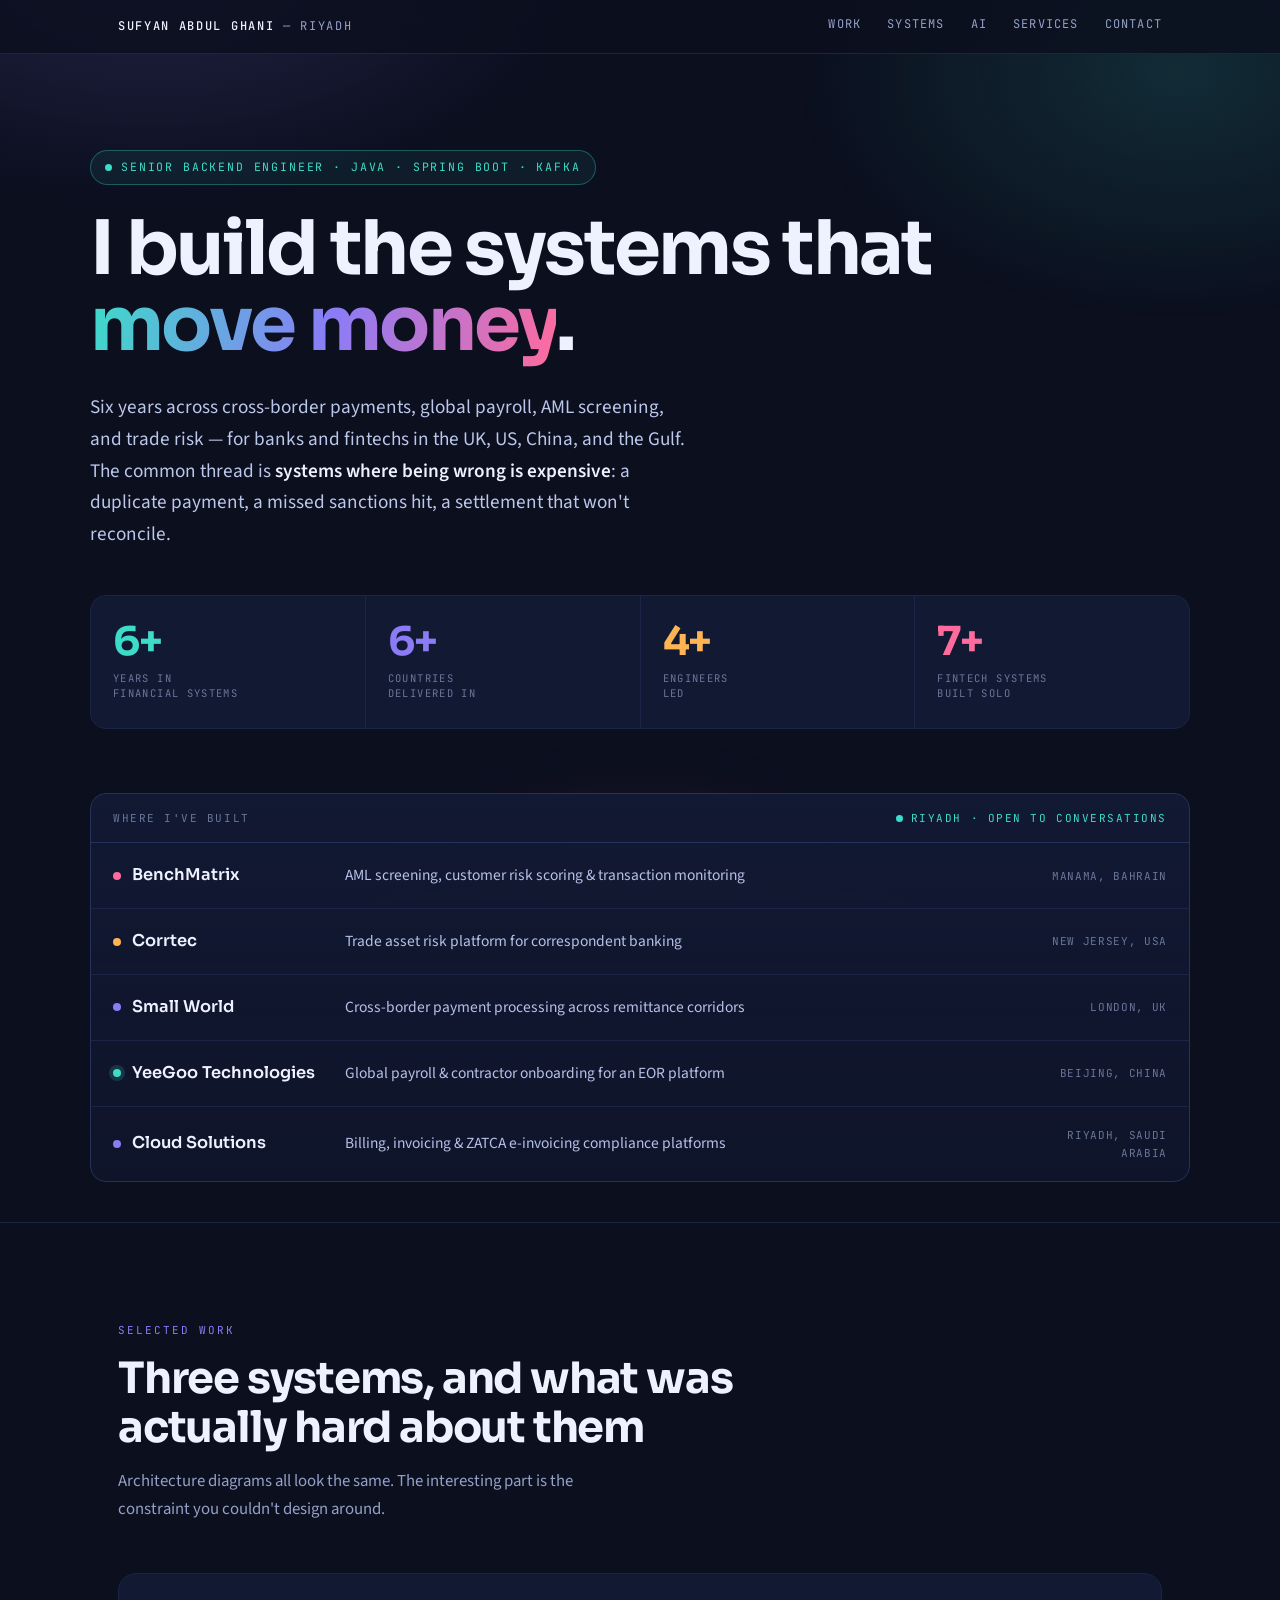
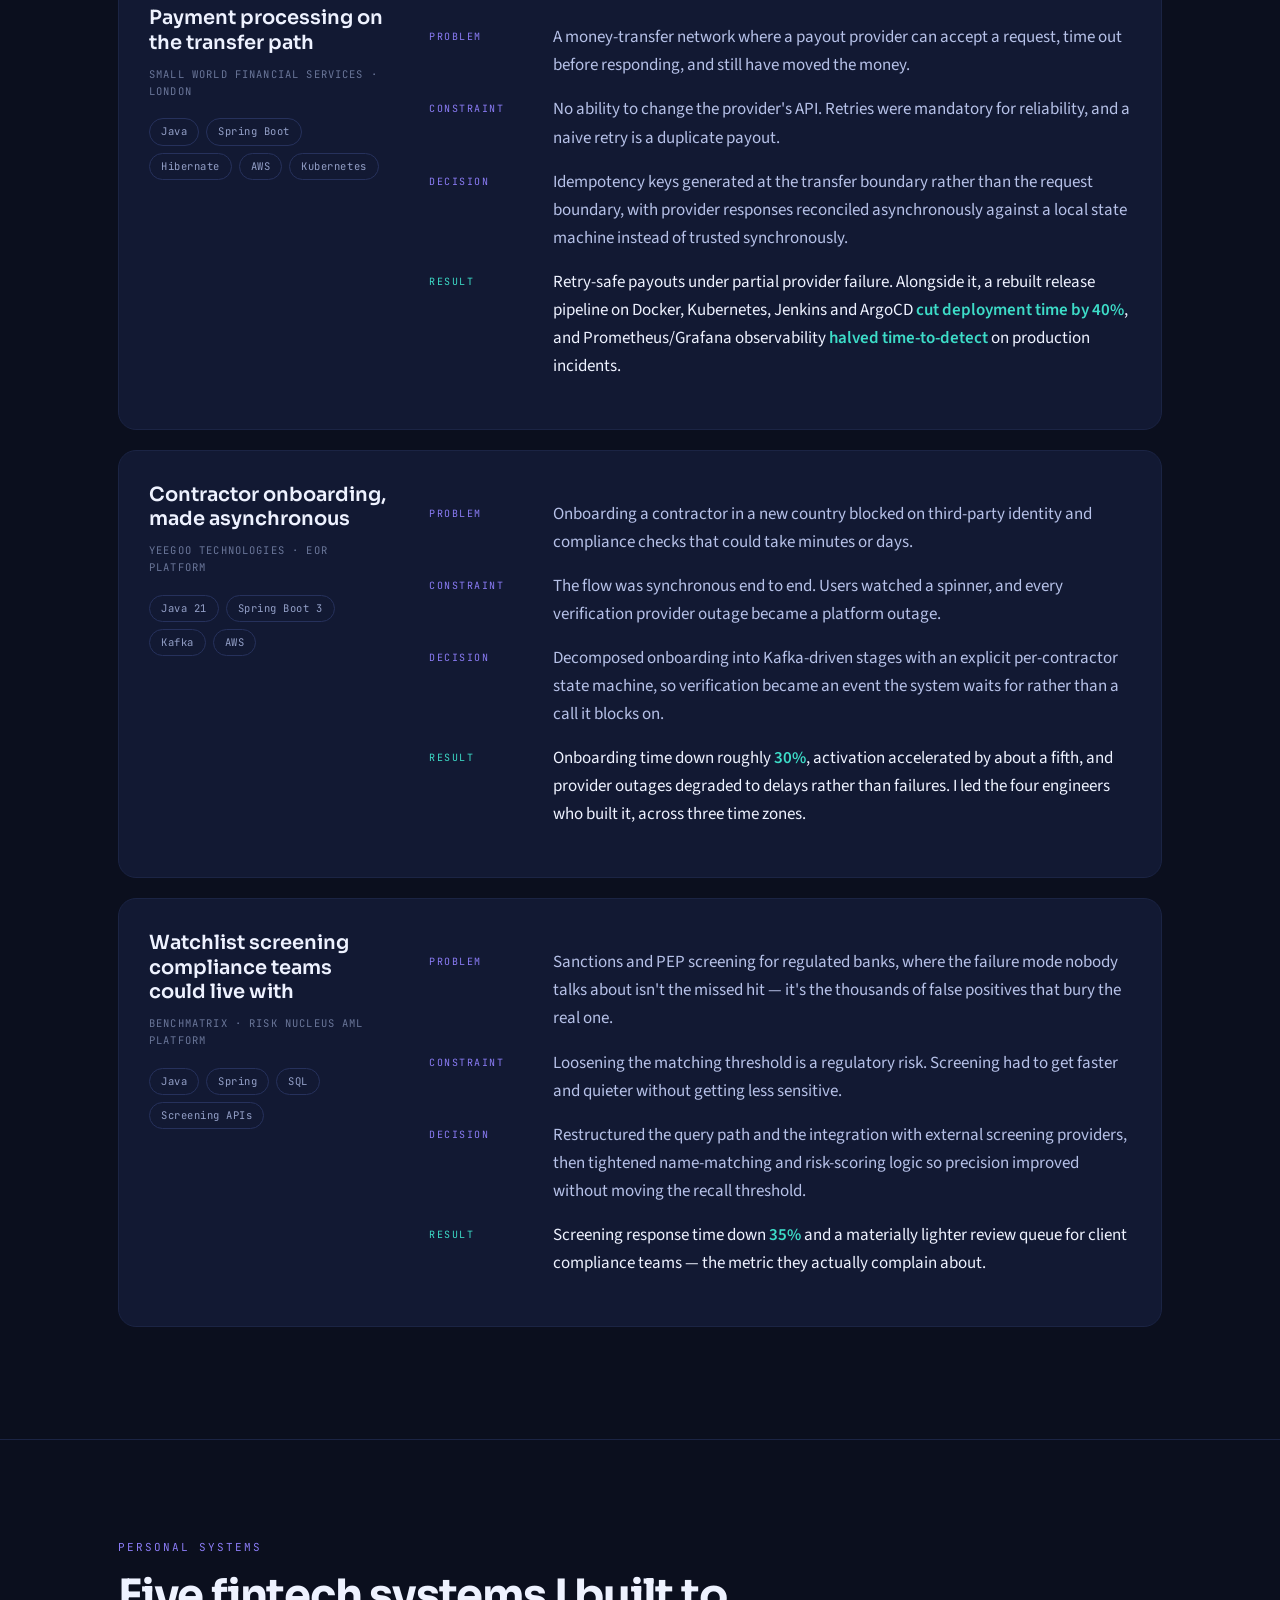
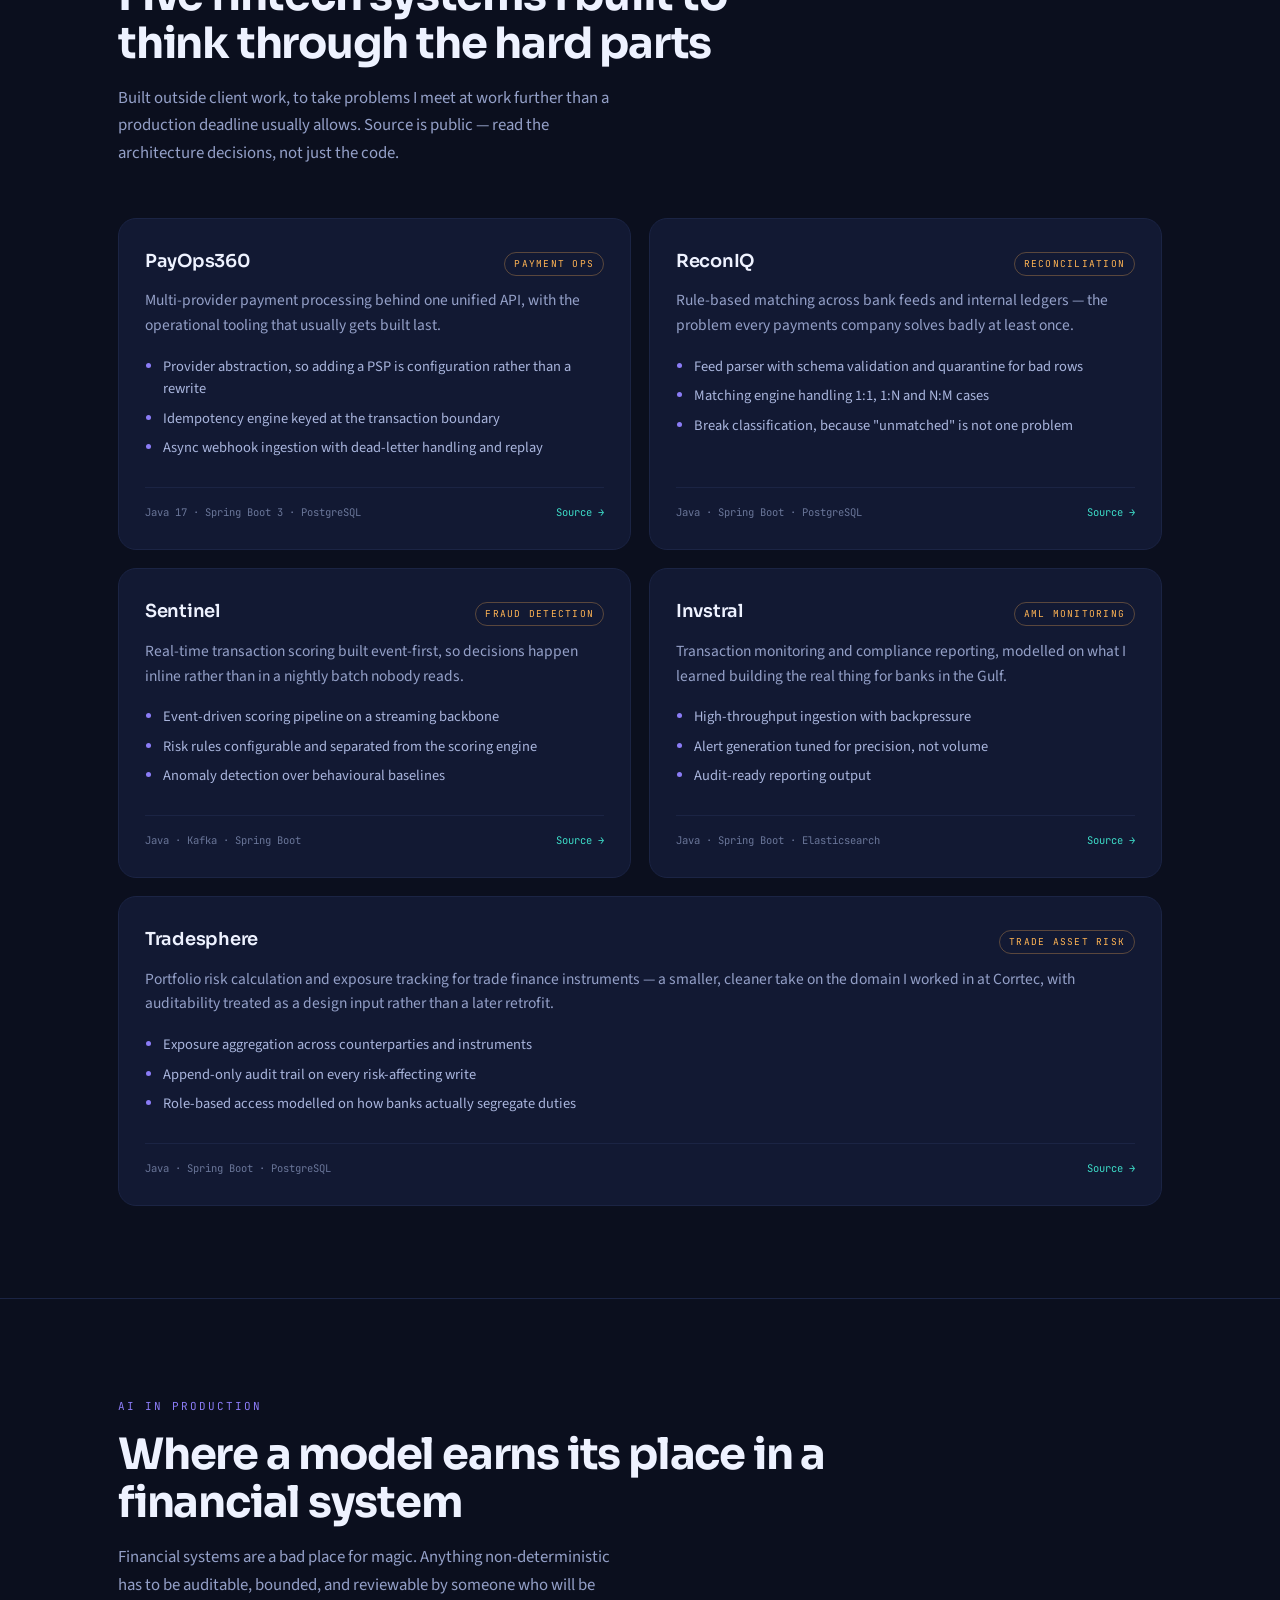
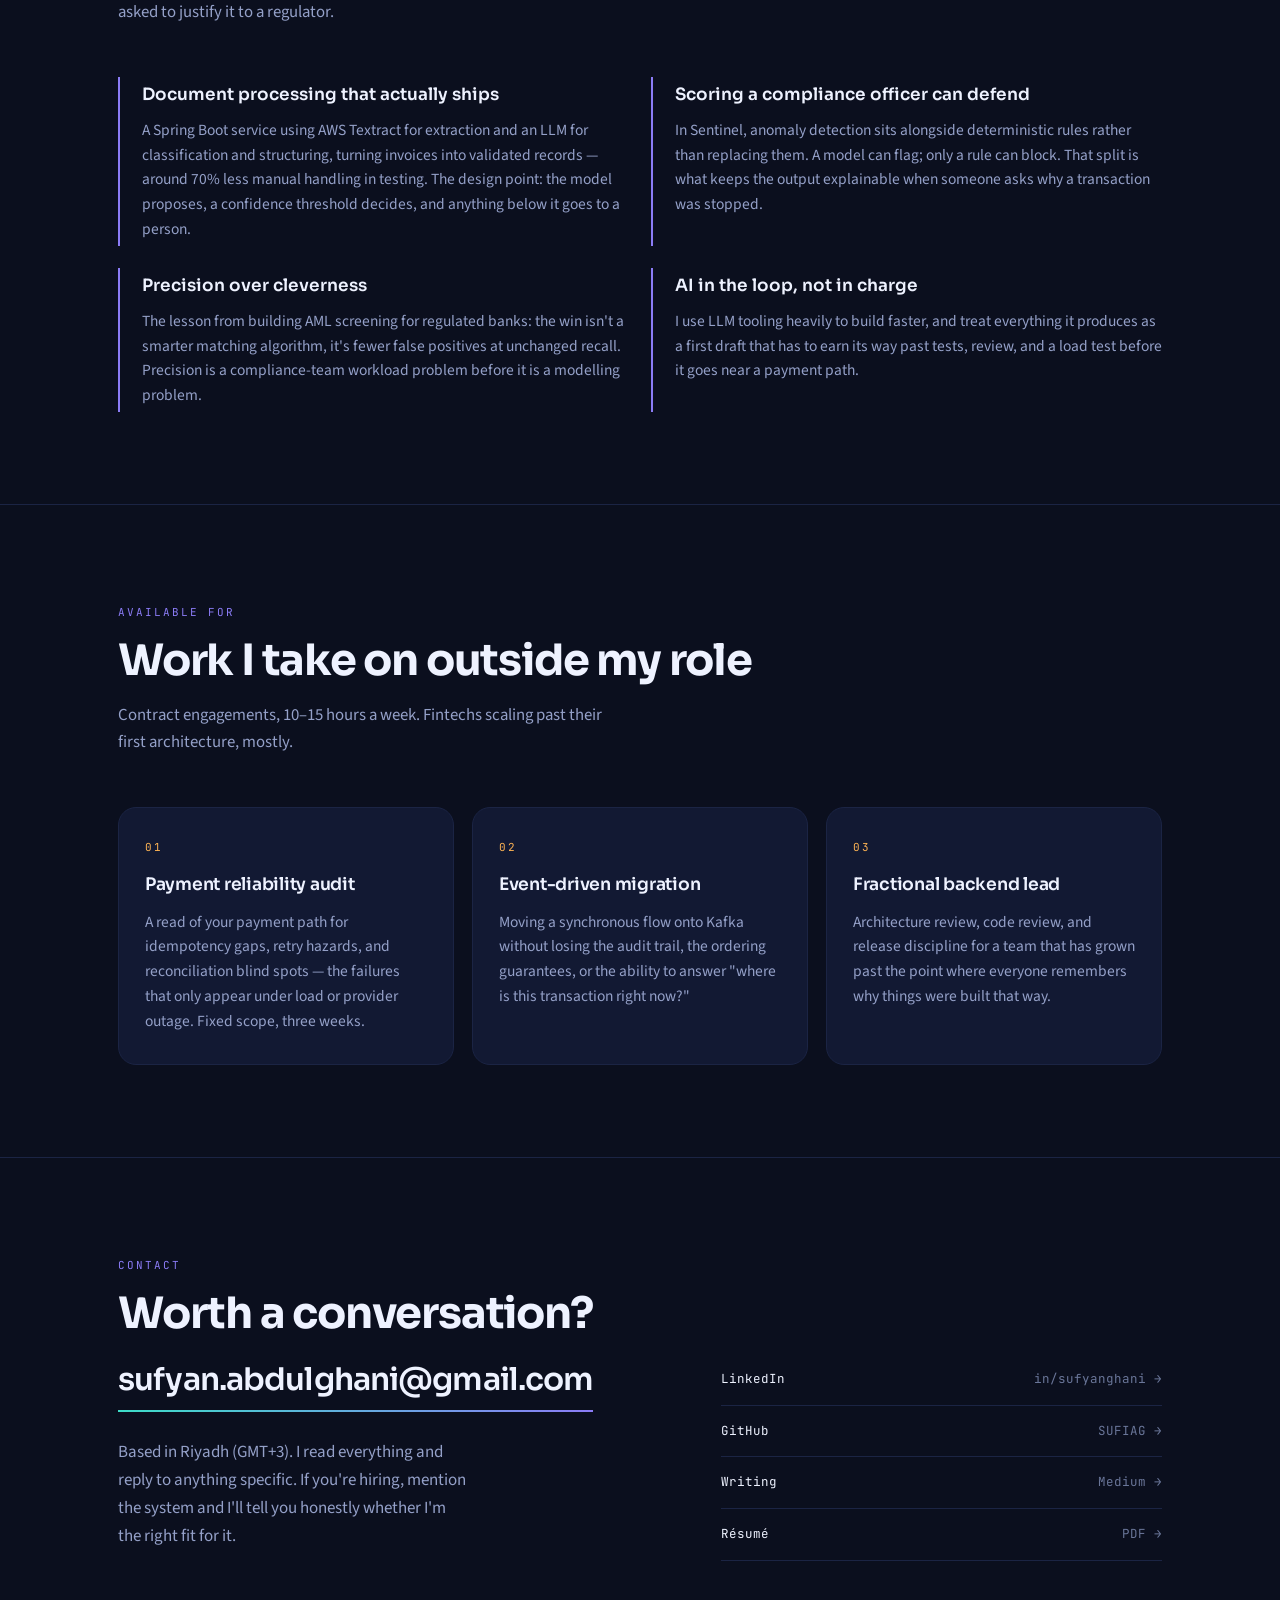
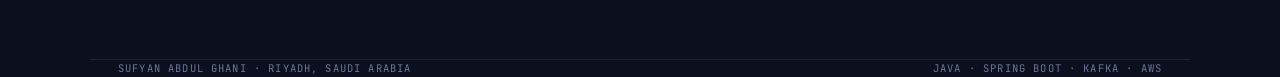
==== commit 1ffdbf72: "Update statistics section in index.html" ====
--- a/index.html
+++ b/index.html
@@ -256,9 +256,9 @@
 
     <div class="stats rv">
       <div class="stat"><div class="n" data-count="6" data-suffix="+">0</div><div class="l">Years in<br>financial systems</div></div>
-      <div class="stat"><div class="n" data-count="5">0</div><div class="l">Countries<br>delivered in</div></div>
-      <div class="stat"><div class="n" data-count="4">0</div><div class="l">Engineers<br>led</div></div>
-      <div class="stat"><div class="n" data-count="5">0</div><div class="l">Fintech systems<br>built solo</div></div>
+      <div class="stat"><div class="n" data-count="6" data-suffix="+">0</div><div class="l">Countries<br>delivered in</div></div>
+      <div class="stat"><div class="n" data-count="4" data-suffix="+">0</div><div class="l">Engineers<br>led</div></div>
+      <div class="stat"><div class="n" data-count="7" data-suffix="+">0</div><div class="l">Fintech systems<br>built solo</div></div>
     </div>
 
     <div class="track rv">
